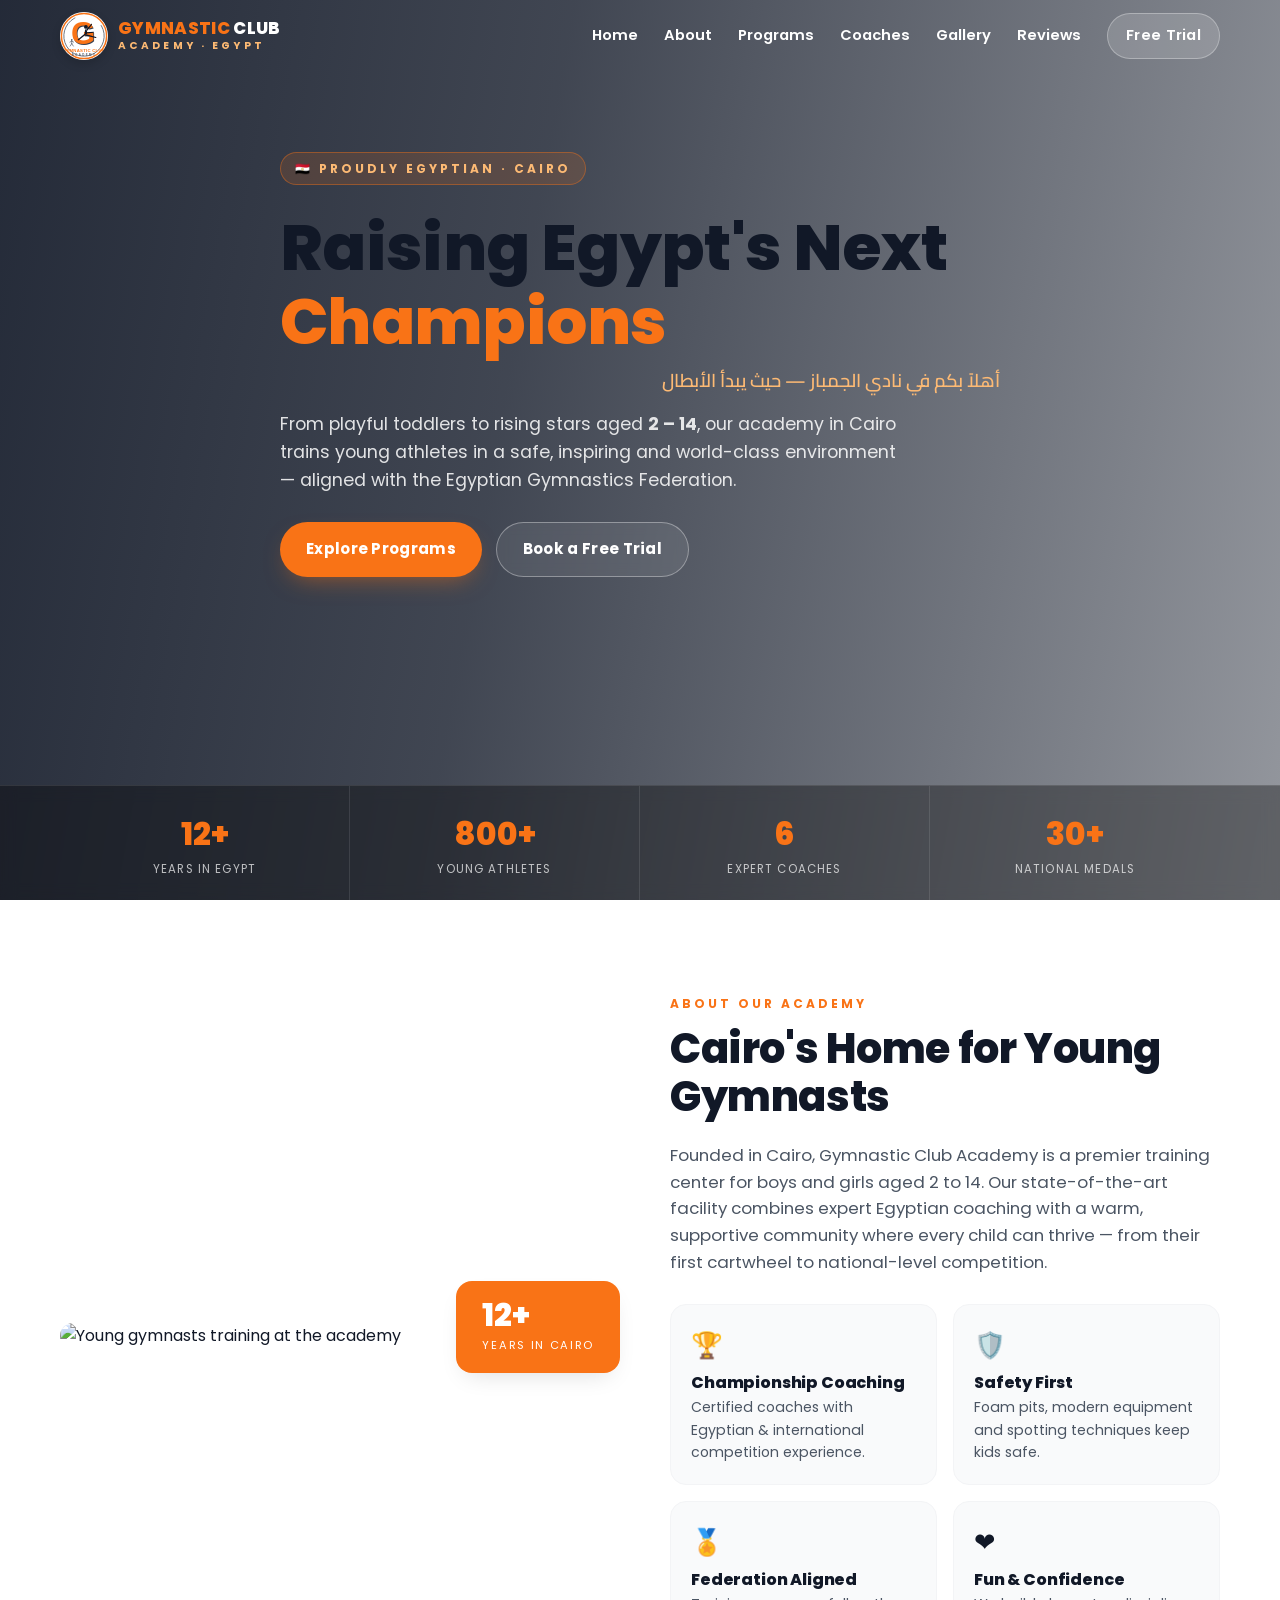
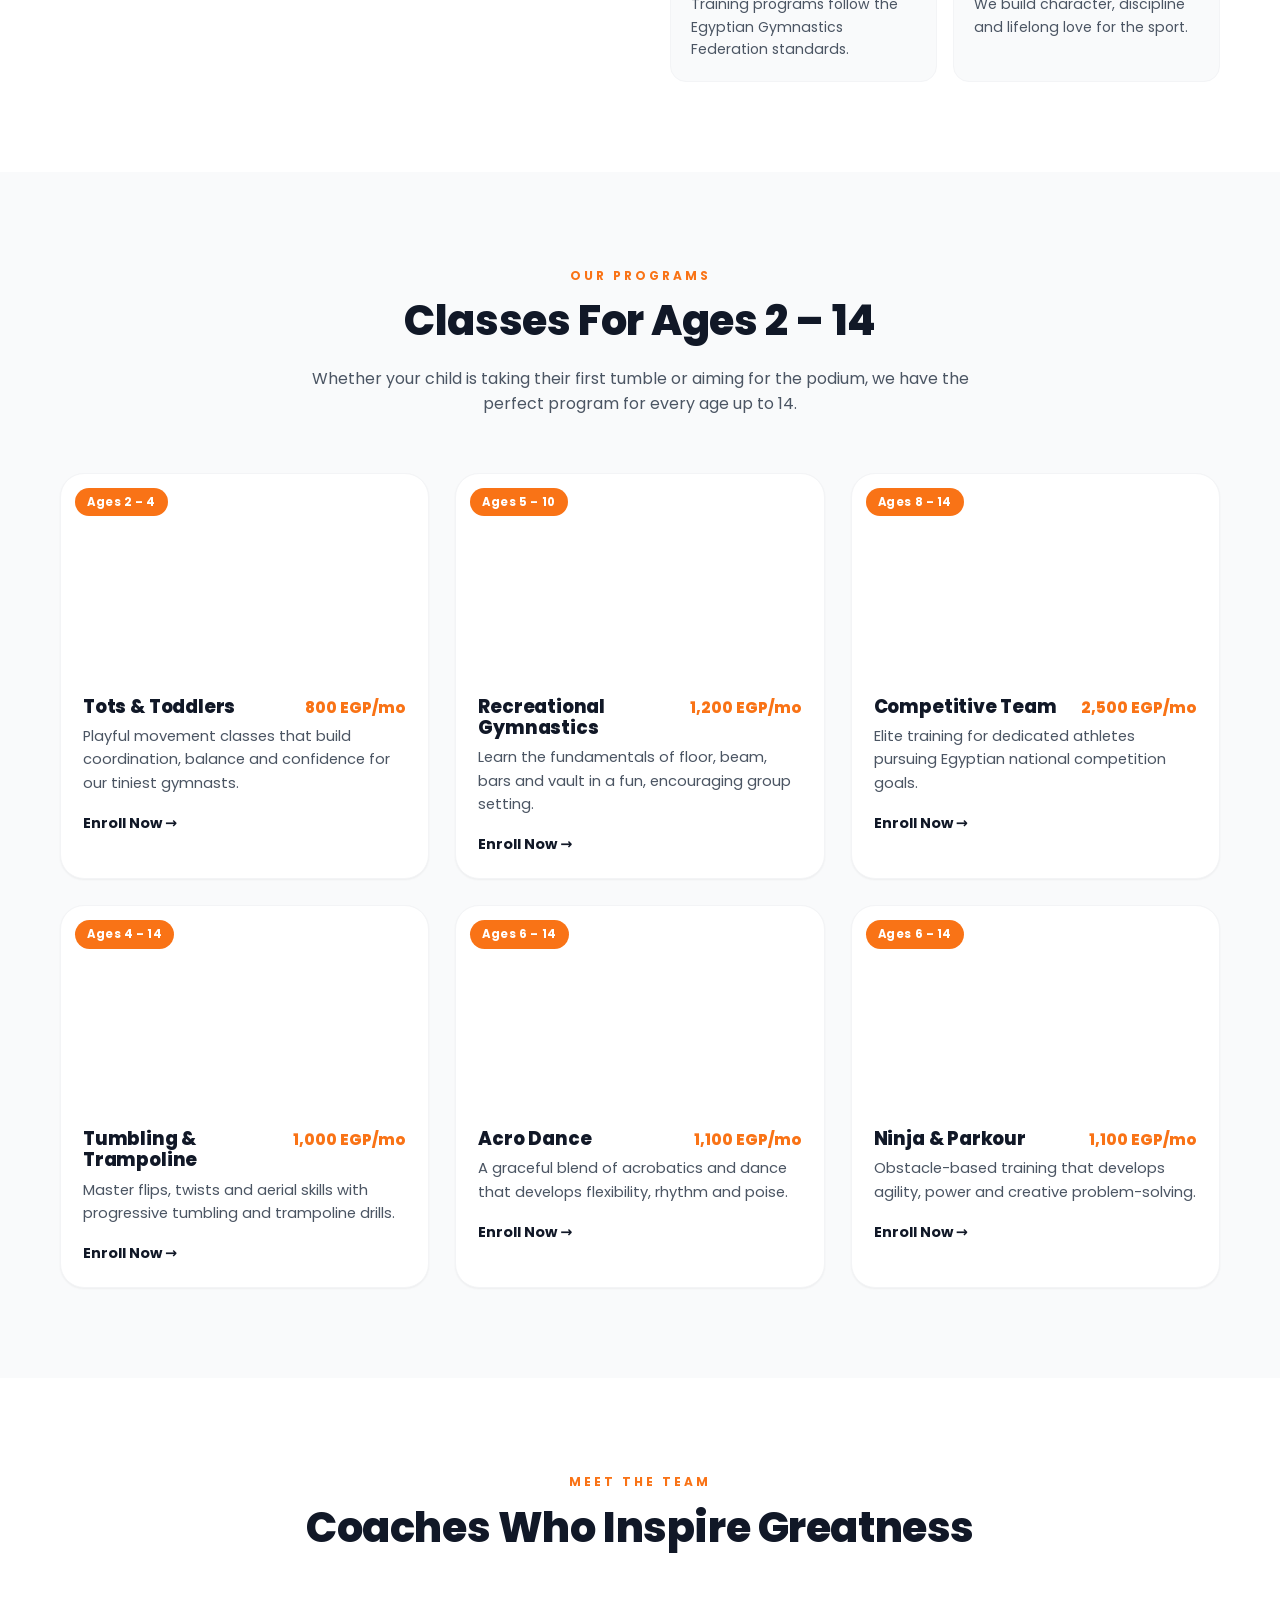
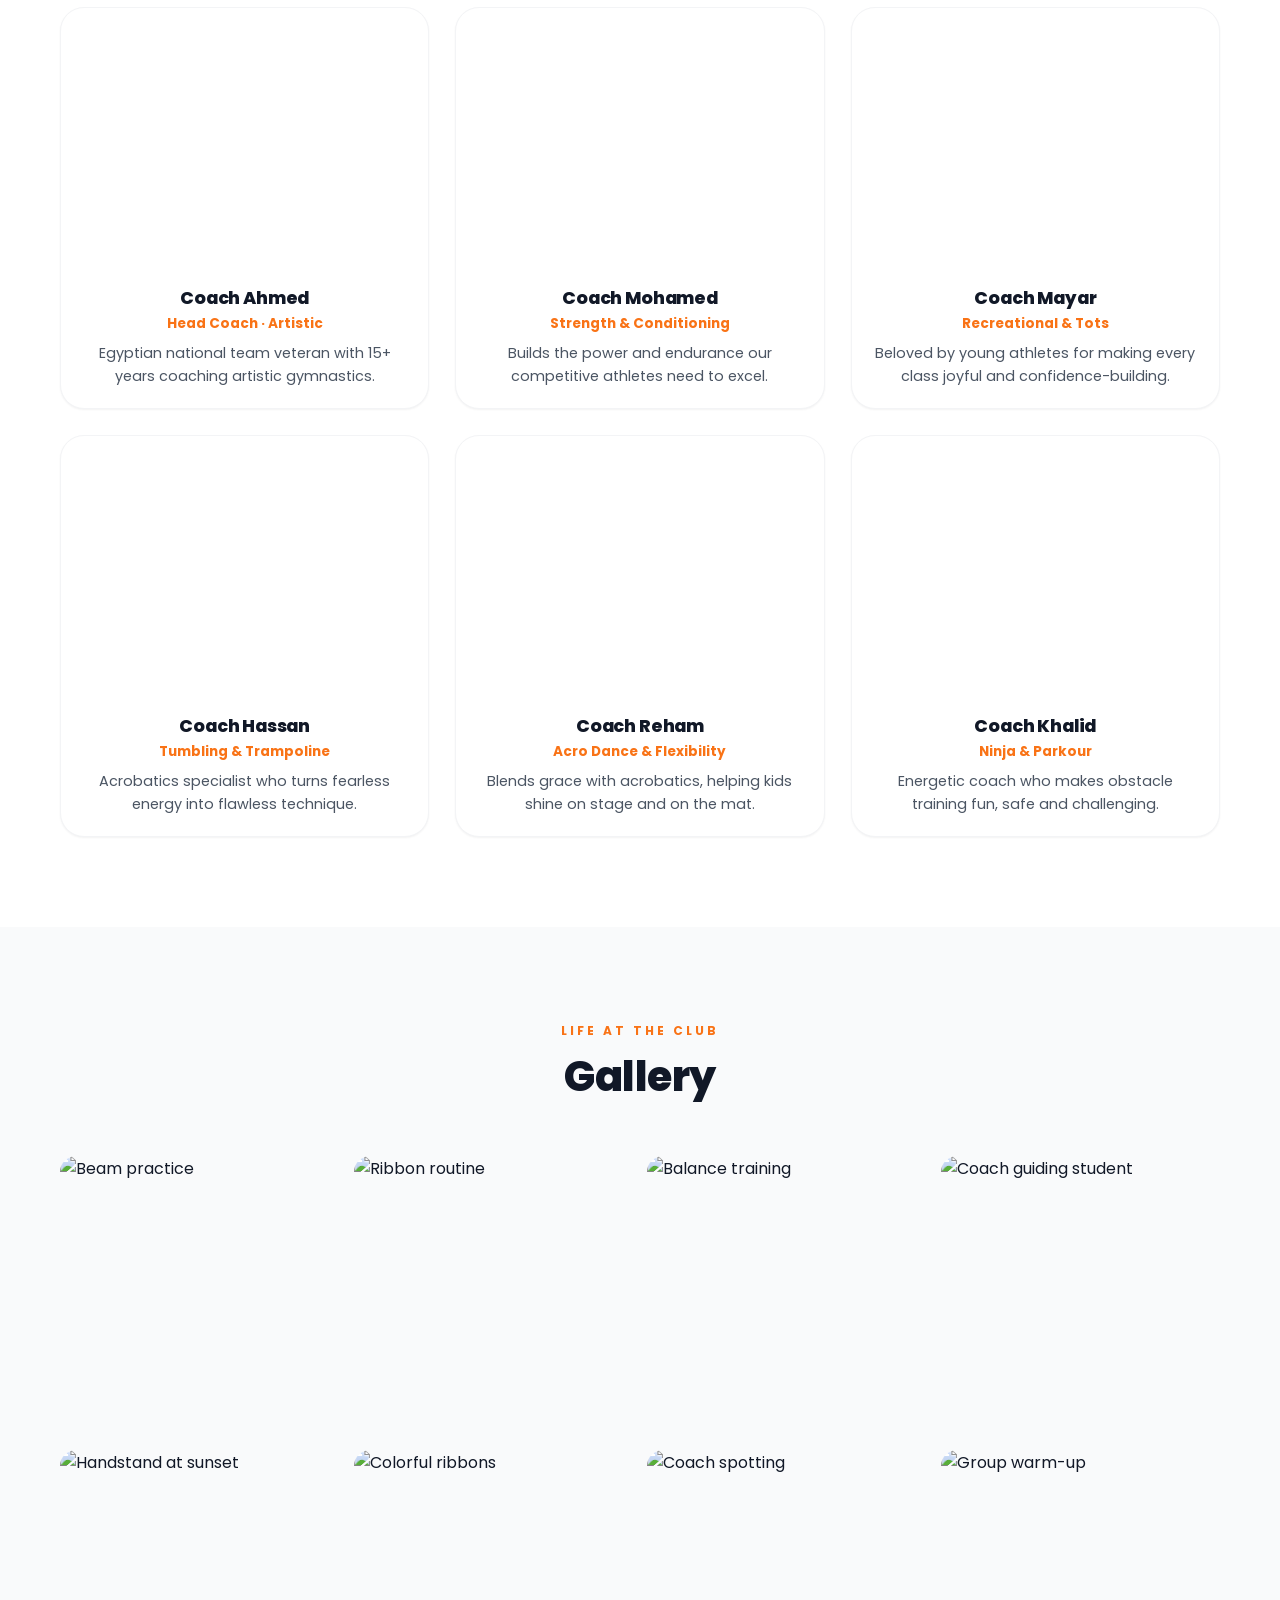
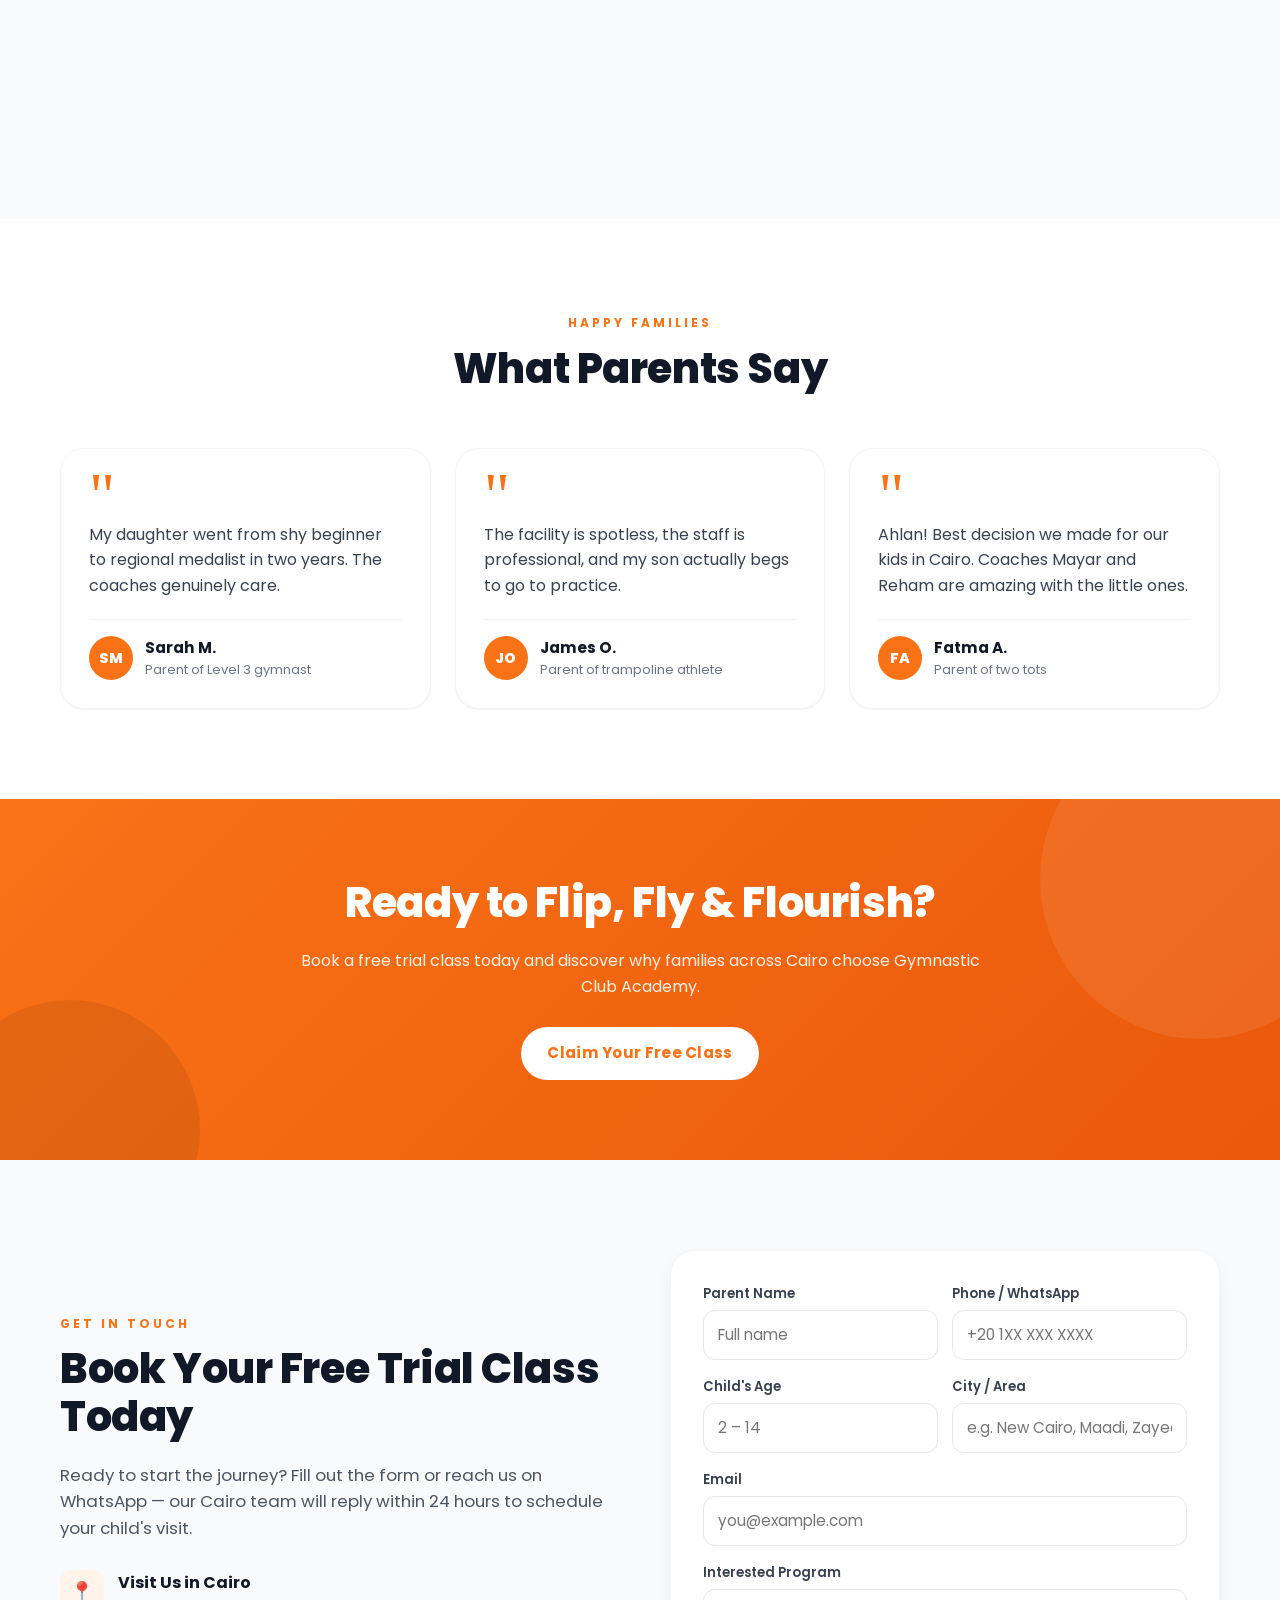
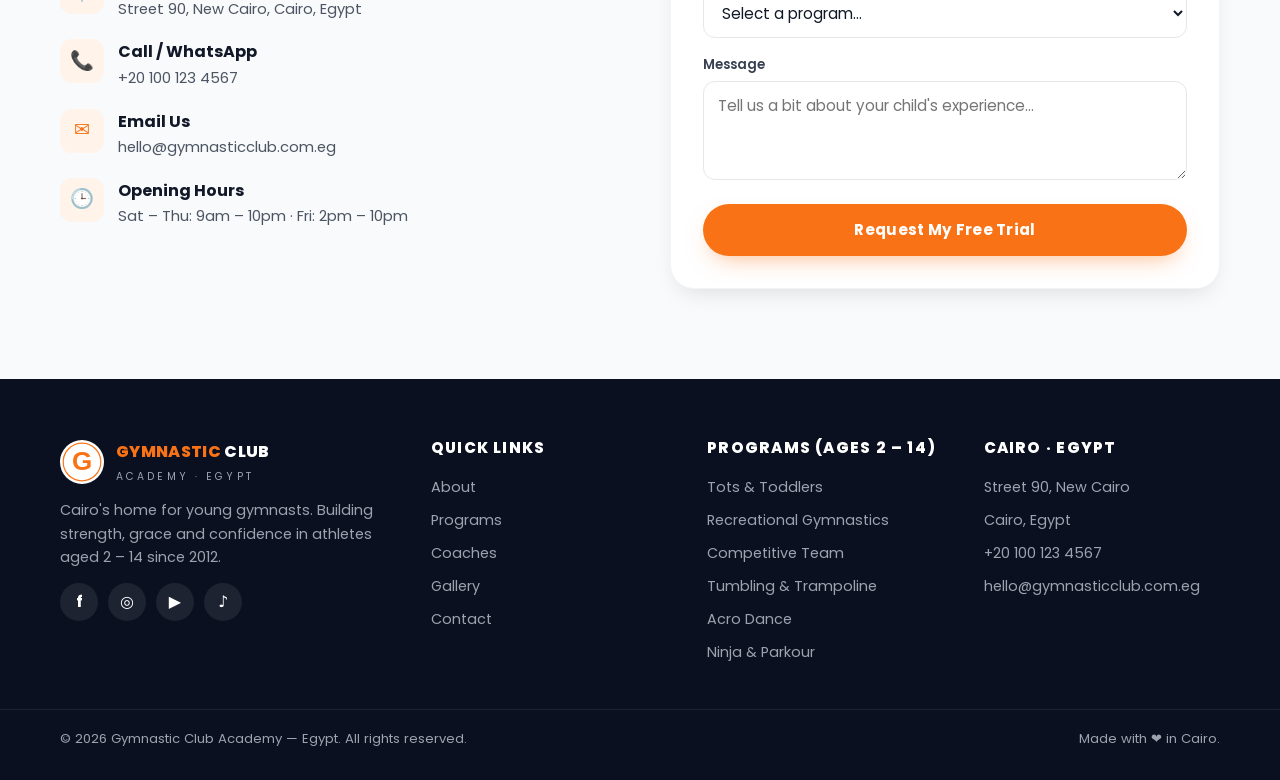
==== index.html @ 57401bd4 "Add files via upload" ====
<!doctype html>
<html lang="en">
<head>
  <meta charset="UTF-8" />
  <meta name="viewport" content="width=device-width, initial-scale=1.0" />
  <meta name="description" content="Gymnastic Club Academy — Cairo's home for young gymnasts aged 2 to 14. Programs, coaches, gallery and free trial booking." />
  <meta name="theme-color" content="#f97316" />
  <title>Gymnastic Club Academy · Cairo, Egypt</title>
  <link rel="stylesheet" href="./styles.css" />
  <link rel="preconnect" href="https://fonts.googleapis.com" />
  <link rel="preconnect" href="https://fonts.gstatic.com" crossorigin />
  <link href="https://fonts.googleapis.com/css2?family=Cairo:wght@400;600;700;900&family=Poppins:wght@400;500;600;700;800&display=swap" rel="stylesheet" />
</head>
<body>

  <!-- ============ NAVBAR ============ -->
  <header class="navbar" id="navbar">
    <div class="container nav-inner">
      <a href="#home" class="brand" aria-label="Gymnastic Club Academy home">
        <!-- Inline SVG logo matching the provided emblem -->
        <svg class="brand-logo" viewBox="0 0 200 200" xmlns="http://www.w3.org/2000/svg" aria-hidden="true">
          <circle cx="100" cy="100" r="96" fill="#ffffff" />
          <circle cx="100" cy="100" r="94" fill="none" stroke="#f97316" stroke-width="6" />
          <circle cx="100" cy="100" r="84" fill="none" stroke="#4b5563" stroke-width="3"
                  stroke-dasharray="400 120" transform="rotate(-30 100 100)" />
          <text x="100" y="138" text-anchor="middle" font-family="Arial Black, Impact, sans-serif"
                font-size="130" font-weight="900" fill="#374151">G</text>
          <text x="96" y="134" text-anchor="middle" font-family="Arial Black, Impact, sans-serif"
                font-size="130" font-weight="900" fill="#f97316">G</text>
          <g fill="#4b5563" transform="translate(38 110) scale(0.55)">
            <circle cx="20" cy="10" r="6" />
            <path d="M20 16 L20 40 M20 40 L8 58 M20 40 L32 58 M20 20 L6 28 M20 20 L34 28"
                  stroke="#4b5563" stroke-width="5" stroke-linecap="round" fill="none" />
          </g>
          <g fill="#111827">
            <circle cx="108" cy="62" r="8" />
            <path d="M108 70 C112 74 114 82 112 92 L104 92 C102 82 104 74 108 70 Z" />
            <path d="M110 72 L130 50 C132 48 135 51 133 53 L114 78 Z" />
            <path d="M110 84 L140 82 C143 82 143 86 140 86 L110 90 Z" />
            <path d="M106 92 L150 104 C153 105 152 109 149 108 L104 98 Z" />
            <path d="M108 94 L78 118 C76 120 72 117 74 115 L104 90 Z" />
          </g>
          <text x="100" y="168" text-anchor="middle" font-family="Arial Black, sans-serif"
                font-size="18" font-weight="900" fill="#f97316" letter-spacing="1">GYMNASTIC CLUB</text>
          <text x="100" y="184" text-anchor="middle" font-family="Arial, sans-serif"
                font-size="12" font-weight="700" fill="#4b5563" letter-spacing="6">ACADEMY</text>
        </svg>
        <span class="brand-text">
          <span class="brand-title"><span class="orange">GYMNASTIC</span> CLUB</span>
          <span class="brand-sub">ACADEMY · EGYPT</span>
        </span>
      </a>

      <nav class="nav-links" id="navLinks" aria-label="Primary">
        <a href="#home">Home</a>
        <a href="#about">About</a>
        <a href="#programs">Programs</a>
        <a href="#coaches">Coaches</a>
        <a href="#gallery">Gallery</a>
        <a href="#testimonials">Reviews</a>
        <a href="#contact" class="btn btn-primary btn-sm nav-cta">Free Trial</a>
      </nav>

      <button class="nav-toggle" id="navToggle" aria-label="Toggle menu" aria-expanded="false">
        <span></span><span></span><span></span>
      </button>
    </div>
  </header>

  <main>
    <!-- ============ HERO ============ -->
    <section id="home" class="hero">
      <div class="hero-bg" style="background-image:url('https://images.pexels.com/photos/3763699/pexels-photo-3763699.jpeg?auto=compress&cs=tinysrgb&fit=crop&h=1100&w=1600');"></div>
      <div class="hero-overlay"></div>
      <div class="container hero-inner">
        <span class="eyebrow eyebrow-light">🇪🇬 Proudly Egyptian · Cairo</span>
        <h1>Raising Egypt's Next <span class="orange">Champions</span></h1>
        <p class="hero-ar" dir="rtl" lang="ar">أهلاً بكم في نادي الجمباز — حيث يبدأ الأبطال</p>
        <p class="hero-lead">
          From playful toddlers to rising stars aged <strong>2 – 14</strong>, our academy
          in Cairo trains young athletes in a safe, inspiring and world-class environment —
          aligned with the Egyptian Gymnastics Federation.
        </p>
        <div class="hero-cta">
          <a href="#programs" class="btn btn-primary">Explore Programs</a>
          <a href="#contact" class="btn btn-ghost">Book a Free Trial</a>
        </div>
      </div>
      <div class="hero-stats">
        <div class="container stats-grid">
          <div><div class="stat-value">12+</div><div class="stat-label">Years in Egypt</div></div>
          <div><div class="stat-value">800+</div><div class="stat-label">Young Athletes</div></div>
          <div><div class="stat-value">6</div><div class="stat-label">Expert Coaches</div></div>
          <div><div class="stat-value">30+</div><div class="stat-label">National Medals</div></div>
        </div>
      </div>
    </section>

    <!-- ============ ABOUT ============ -->
    <section id="about" class="section">
      <div class="container grid-2">
        <div class="about-media reveal">
          <img src="https://images.pexels.com/photos/7201562/pexels-photo-7201562.jpeg?auto=compress&cs=tinysrgb&fit=crop&h=800&w=900"
               alt="Young gymnasts training at the academy" />
          <div class="about-badge">
            <div class="about-badge-value">12+</div>
            <div class="about-badge-label">Years in Cairo</div>
          </div>
        </div>
        <div class="reveal">
          <span class="eyebrow">About Our Academy</span>
          <h2>Cairo's Home for Young Gymnasts</h2>
          <p class="lead">
            Founded in Cairo, Gymnastic Club Academy is a premier training center for
            boys and girls aged 2 to 14. Our state-of-the-art facility combines expert
            Egyptian coaching with a warm, supportive community where every child can
            thrive — from their first cartwheel to national-level competition.
          </p>
          <div class="feature-grid">
            <div class="feature"><div class="feature-icon">🏆</div><h3>Championship Coaching</h3><p>Certified coaches with Egyptian & international competition experience.</p></div>
            <div class="feature"><div class="feature-icon">🛡️</div><h3>Safety First</h3><p>Foam pits, modern equipment and spotting techniques keep kids safe.</p></div>
            <div class="feature"><div class="feature-icon">🏅</div><h3>Federation Aligned</h3><p>Training programs follow the Egyptian Gymnastics Federation standards.</p></div>
            <div class="feature"><div class="feature-icon">❤️</div><h3>Fun & Confidence</h3><p>We build character, discipline and lifelong love for the sport.</p></div>
          </div>
        </div>
      </div>
    </section>

    <!-- ============ PROGRAMS ============ -->
    <section id="programs" class="section section-alt">
      <div class="container">
        <div class="section-head reveal">
          <span class="eyebrow">Our Programs</span>
          <h2>Classes For Ages 2 – 14</h2>
          <p>Whether your child is taking their first tumble or aiming for the podium, we have the perfect program for every age up to 14.</p>
        </div>
        <div class="cards">
          <article class="card reveal">
            <div class="card-img" style="background-image:url('https://images.pexels.com/photos/7207355/pexels-photo-7207355.jpeg?auto=compress&cs=tinysrgb&fit=crop&h=600&w=800');">
              <span class="badge">Ages 2 – 4</span>
            </div>
            <div class="card-body">
              <div class="card-row"><h3>Tots & Toddlers</h3><span class="price">800 EGP/mo</span></div>
              <p>Playful movement classes that build coordination, balance and confidence for our tiniest gymnasts.</p>
              <a href="#contact" class="link">Enroll Now →</a>
            </div>
          </article>
          <article class="card reveal">
            <div class="card-img" style="background-image:url('https://images.pexels.com/photos/7207754/pexels-photo-7207754.jpeg?auto=compress&cs=tinysrgb&fit=crop&h=600&w=800');">
              <span class="badge">Ages 5 – 10</span>
            </div>
            <div class="card-body">
              <div class="card-row"><h3>Recreational Gymnastics</h3><span class="price">1,200 EGP/mo</span></div>
              <p>Learn the fundamentals of floor, beam, bars and vault in a fun, encouraging group setting.</p>
              <a href="#contact" class="link">Enroll Now →</a>
            </div>
          </article>
          <article class="card reveal">
            <div class="card-img" style="background-image:url('https://images.pexels.com/photos/3763121/pexels-photo-3763121.jpeg?auto=compress&cs=tinysrgb&fit=crop&h=600&w=800');">
              <span class="badge">Ages 8 – 14</span>
            </div>
            <div class="card-body">
              <div class="card-row"><h3>Competitive Team</h3><span class="price">2,500 EGP/mo</span></div>
              <p>Elite training for dedicated athletes pursuing Egyptian national competition goals.</p>
              <a href="#contact" class="link">Enroll Now →</a>
            </div>
          </article>
          <article class="card reveal">
            <div class="card-img" style="background-image:url('https://images.pexels.com/photos/9654738/pexels-photo-9654738.jpeg?auto=compress&cs=tinysrgb&fit=crop&h=600&w=800');">
              <span class="badge">Ages 4 – 14</span>
            </div>
            <div class="card-body">
              <div class="card-row"><h3>Tumbling & Trampoline</h3><span class="price">1,000 EGP/mo</span></div>
              <p>Master flips, twists and aerial skills with progressive tumbling and trampoline drills.</p>
              <a href="#contact" class="link">Enroll Now →</a>
            </div>
          </article>
          <article class="card reveal">
            <div class="card-img" style="background-image:url('https://images.pexels.com/photos/6715767/pexels-photo-6715767.jpeg?auto=compress&cs=tinysrgb&fit=crop&h=600&w=800');">
              <span class="badge">Ages 6 – 14</span>
            </div>
            <div class="card-body">
              <div class="card-row"><h3>Acro Dance</h3><span class="price">1,100 EGP/mo</span></div>
              <p>A graceful blend of acrobatics and dance that develops flexibility, rhythm and poise.</p>
              <a href="#contact" class="link">Enroll Now →</a>
            </div>
          </article>
          <article class="card reveal">
            <div class="card-img" style="background-image:url('https://images.pexels.com/photos/6572570/pexels-photo-6572570.jpeg?auto=compress&cs=tinysrgb&fit=crop&h=600&w=800');">
              <span class="badge">Ages 6 – 14</span>
            </div>
            <div class="card-body">
              <div class="card-row"><h3>Ninja & Parkour</h3><span class="price">1,100 EGP/mo</span></div>
              <p>Obstacle-based training that develops agility, power and creative problem-solving.</p>
              <a href="#contact" class="link">Enroll Now →</a>
            </div>
          </article>
        </div>
      </div>
    </section>

    <!-- ============ COACHES ============ -->
    <section id="coaches" class="section">
      <div class="container">
        <div class="section-head reveal">
          <span class="eyebrow">Meet The Team</span>
          <h2>Coaches Who Inspire Greatness</h2>
        </div>
        <div class="coaches-grid">
          <article class="coach reveal">
            <div class="coach-img" style="background-image:url('https://images.pexels.com/photos/3764495/pexels-photo-3764495.jpeg?auto=compress&cs=tinysrgb&fit=crop&h=700&w=600');"></div>
            <div class="coach-body">
              <h3>Coach Ahmed</h3>
              <p class="coach-role">Head Coach · Artistic</p>
              <p class="coach-bio">Egyptian national team veteran with 15+ years coaching artistic gymnastics.</p>
            </div>
          </article>
          <article class="coach reveal">
            <div class="coach-img" style="background-image:url('https://images.pexels.com/photos/6572635/pexels-photo-6572635.jpeg?auto=compress&cs=tinysrgb&fit=crop&h=700&w=600');"></div>
            <div class="coach-body">
              <h3>Coach Mohamed</h3>
              <p class="coach-role">Strength & Conditioning</p>
              <p class="coach-bio">Builds the power and endurance our competitive athletes need to excel.</p>
            </div>
          </article>
          <article class="coach reveal">
            <div class="coach-img" style="background-image:url('https://images.pexels.com/photos/6715947/pexels-photo-6715947.jpeg?auto=compress&cs=tinysrgb&fit=crop&h=700&w=600');"></div>
            <div class="coach-body">
              <h3>Coach Mayar</h3>
              <p class="coach-role">Recreational & Tots</p>
              <p class="coach-bio">Beloved by young athletes for making every class joyful and confidence-building.</p>
            </div>
          </article>
          <article class="coach reveal">
            <div class="coach-img" style="background-image:url('https://images.pexels.com/photos/6572570/pexels-photo-6572570.jpeg?auto=compress&cs=tinysrgb&fit=crop&h=700&w=600');"></div>
            <div class="coach-body">
              <h3>Coach Hassan</h3>
              <p class="coach-role">Tumbling & Trampoline</p>
              <p class="coach-bio">Acrobatics specialist who turns fearless energy into flawless technique.</p>
            </div>
          </article>
          <article class="coach reveal">
            <div class="coach-img" style="background-image:url('https://images.pexels.com/photos/6715767/pexels-photo-6715767.jpeg?auto=compress&cs=tinysrgb&fit=crop&h=700&w=600');"></div>
            <div class="coach-body">
              <h3>Coach Reham</h3>
              <p class="coach-role">Acro Dance & Flexibility</p>
              <p class="coach-bio">Blends grace with acrobatics, helping kids shine on stage and on the mat.</p>
            </div>
          </article>
          <article class="coach reveal">
            <div class="coach-img" style="background-image:url('https://images.pexels.com/photos/3763121/pexels-photo-3763121.jpeg?auto=compress&cs=tinysrgb&fit=crop&h=700&w=600');"></div>
            <div class="coach-body">
              <h3>Coach Khalid</h3>
              <p class="coach-role">Ninja & Parkour</p>
              <p class="coach-bio">Energetic coach who makes obstacle training fun, safe and challenging.</p>
            </div>
          </article>
        </div>
      </div>
    </section>

    <!-- ============ GALLERY ============ -->
    <section id="gallery" class="section section-alt">
      <div class="container">
        <div class="section-head reveal">
          <span class="eyebrow">Life At The Club</span>
          <h2>Gallery</h2>
        </div>
        <div class="gallery">
          <figure class="reveal"><img src="https://images.pexels.com/photos/6572617/pexels-photo-6572617.jpeg?auto=compress&cs=tinysrgb&fit=crop&h=700&w=700" alt="Beam practice" /></figure>
          <figure class="reveal"><img src="https://images.pexels.com/photos/7207109/pexels-photo-7207109.jpeg?auto=compress&cs=tinysrgb&fit=crop&h=700&w=700" alt="Ribbon routine" /></figure>
          <figure class="reveal"><img src="https://images.pexels.com/photos/6572560/pexels-photo-6572560.jpeg?auto=compress&cs=tinysrgb&fit=crop&h=700&w=700" alt="Balance training" /></figure>
          <figure class="reveal"><img src="https://images.pexels.com/photos/7207351/pexels-photo-7207351.jpeg?auto=compress&cs=tinysrgb&fit=crop&h=700&w=700" alt="Coach guiding student" /></figure>
          <figure class="reveal"><img src="https://images.pexels.com/photos/36993250/pexels-photo-36993250.jpeg?auto=compress&cs=tinysrgb&fit=crop&h=700&w=700" alt="Handstand at sunset" /></figure>
          <figure class="reveal"><img src="https://images.pexels.com/photos/7207105/pexels-photo-7207105.jpeg?auto=compress&cs=tinysrgb&fit=crop&h=700&w=700" alt="Colorful ribbons" /></figure>
          <figure class="reveal"><img src="https://images.pexels.com/photos/7339099/pexels-photo-7339099.jpeg?auto=compress&cs=tinysrgb&fit=crop&h=700&w=700" alt="Coach spotting" /></figure>
          <figure class="reveal"><img src="https://images.pexels.com/photos/7207562/pexels-photo-7207562.jpeg?auto=compress&cs=tinysrgb&fit=crop&h=700&w=700" alt="Group warm-up" /></figure>
        </div>
      </div>
    </section>

    <!-- ============ TESTIMONIALS ============ -->
    <section id="testimonials" class="section">
      <div class="container">
        <div class="section-head reveal">
          <span class="eyebrow">Happy Families</span>
          <h2>What Parents Say</h2>
        </div>
        <div class="quotes">
          <figure class="quote reveal">
            <div class="quote-mark">"</div>
            <blockquote>My daughter went from shy beginner to regional medalist in two years. The coaches genuinely care.</blockquote>
            <figcaption><div class="avatar">SM</div><div><strong>Sarah M.</strong><span>Parent of Level 3 gymnast</span></div></figcaption>
          </figure>
          <figure class="quote reveal">
            <div class="quote-mark">"</div>
            <blockquote>The facility is spotless, the staff is professional, and my son actually begs to go to practice.</blockquote>
            <figcaption><div class="avatar">JO</div><div><strong>James O.</strong><span>Parent of trampoline athlete</span></div></figcaption>
          </figure>
          <figure class="quote reveal">
            <div class="quote-mark">"</div>
            <blockquote>Ahlan! Best decision we made for our kids in Cairo. Coaches Mayar and Reham are amazing with the little ones.</blockquote>
            <figcaption><div class="avatar">FA</div><div><strong>Fatma A.</strong><span>Parent of two tots</span></div></figcaption>
          </figure>
        </div>
      </div>
    </section>

    <!-- ============ CTA BANNER ============ -->
    <section class="cta-banner">
      <div class="container cta-inner">
        <h2>Ready to Flip, Fly & Flourish?</h2>
        <p>Book a free trial class today and discover why families across Cairo choose Gymnastic Club Academy.</p>
        <a href="#contact" class="btn btn-white">Claim Your Free Class</a>
      </div>
    </section>

    <!-- ============ CONTACT ============ -->
    <section id="contact" class="section section-alt">
      <div class="container grid-2">
        <div class="reveal">
          <span class="eyebrow">Get In Touch</span>
          <h2>Book Your Free Trial Class Today</h2>
          <p class="lead">Ready to start the journey? Fill out the form or reach us on WhatsApp — our Cairo team will reply within 24 hours to schedule your child's visit.</p>

          <ul class="contact-list">
            <li><div class="ci">📍</div><div><strong>Visit Us in Cairo</strong><span>Street 90, New Cairo, Cairo, Egypt</span></div></li>
            <li><div class="ci">📞</div><div><strong>Call / WhatsApp</strong><span>+20 100 123 4567</span></div></li>
            <li><div class="ci">✉️</div><div><strong>Email Us</strong><span>hello@gymnasticclub.com.eg</span></div></li>
            <li><div class="ci">🕒</div><div><strong>Opening Hours</strong><span>Sat – Thu: 9am – 10pm · Fri: 2pm – 10pm</span></div></li>
          </ul>
        </div>

        <form class="form reveal" id="contactForm" novalidate>
          <div class="form-row">
            <div>
              <label for="parentName">Parent Name</label>
              <input id="parentName" name="parentName" type="text" required placeholder="Full name" />
            </div>
            <div>
              <label for="phone">Phone / WhatsApp</label>
              <input id="phone" name="phone" type="tel" required placeholder="+20 1XX XXX XXXX" />
            </div>
          </div>
          <div class="form-row">
            <div>
              <label for="age">Child's Age</label>
              <input id="age" name="age" type="number" min="2" max="14" required placeholder="2 – 14" />
            </div>
            <div>
              <label for="area">City / Area</label>
              <input id="area" name="area" type="text" placeholder="e.g. New Cairo, Maadi, Zayed" />
            </div>
          </div>
          <div>
            <label for="email">Email</label>
            <input id="email" name="email" type="email" required placeholder="you@example.com" />
          </div>
          <div>
            <label for="program">Interested Program</label>
            <select id="program" name="program">
              <option value="">Select a program…</option>
              <option>Tots & Toddlers (2 – 4)</option>
              <option>Recreational Gymnastics (5 – 10)</option>
              <option>Competitive Team (8 – 14)</option>
              <option>Tumbling & Trampoline (4 – 14)</option>
              <option>Acro Dance (6 – 14)</option>
              <option>Ninja & Parkour (6 – 14)</option>
            </select>
          </div>
          <div>
            <label for="message">Message</label>
            <textarea id="message" name="message" rows="3" placeholder="Tell us a bit about your child's experience…"></textarea>
          </div>
          <button type="submit" class="btn btn-primary btn-block">Request My Free Trial</button>
          <div class="form-success" id="formSuccess" hidden>🎉 شكراً! Your request has been received. We'll be in touch soon.</div>
        </form>
      </div>
    </section>
  </main>

  <!-- ============ FOOTER ============ -->
  <footer class="footer">
    <div class="container footer-grid">
      <div>
        <div class="footer-logo">
          <svg viewBox="0 0 200 200" xmlns="http://www.w3.org/2000/svg" aria-hidden="true" width="44" height="44">
            <circle cx="100" cy="100" r="96" fill="#ffffff" />
            <circle cx="100" cy="100" r="94" fill="none" stroke="#f97316" stroke-width="6" />
            <text x="100" y="138" text-anchor="middle" font-family="Arial Black, sans-serif" font-size="130" font-weight="900" fill="#f97316">G</text>
          </svg>
          <div>
            <div class="footer-brand"><span class="orange">GYMNASTIC</span> CLUB</div>
            <div class="footer-brand-sub">ACADEMY · EGYPT</div>
          </div>
        </div>
        <p class="footer-desc">Cairo's home for young gymnasts. Building strength, grace and confidence in athletes aged 2 – 14 since 2012.</p>
        <div class="socials">
          <a href="#" aria-label="Facebook">f</a>
          <a href="#" aria-label="Instagram">◎</a>
          <a href="#" aria-label="YouTube">▶</a>
          <a href="#" aria-label="TikTok">♪</a>
        </div>
      </div>

      <div>
        <h4>Quick Links</h4>
        <ul>
          <li><a href="#about">About</a></li>
          <li><a href="#programs">Programs</a></li>
          <li><a href="#coaches">Coaches</a></li>
          <li><a href="#gallery">Gallery</a></li>
          <li><a href="#contact">Contact</a></li>
        </ul>
      </div>

      <div>
        <h4>Programs (Ages 2 – 14)</h4>
        <ul>
          <li>Tots & Toddlers</li>
          <li>Recreational Gymnastics</li>
          <li>Competitive Team</li>
          <li>Tumbling & Trampoline</li>
          <li>Acro Dance</li>
          <li>Ninja & Parkour</li>
        </ul>
      </div>

      <div>
        <h4>Cairo · Egypt</h4>
        <ul>
          <li>Street 90, New Cairo</li>
          <li>Cairo, Egypt</li>
          <li>+20 100 123 4567</li>
          <li>hello@gymnasticclub.com.eg</li>
        </ul>
      </div>
    </div>
    <div class="footer-bottom">
      <div class="container footer-bottom-inner">
        <p>© <span id="year"></span> Gymnastic Club Academy — Egypt. All rights reserved.</p>
        <p>Made with ❤️ in Cairo.</p>
      </div>
    </div>
  </footer>

  <script type="module" src="./script.js"></script>
</body>
</html>
---- styles.css ----
/* =================== Design tokens =================== */
:root {
  --orange: #f97316;
  --orange-dark: #ea580c;
  --orange-light: #fff3ea;
  --ink: #111827;
  --gray-900: #111827;
  --gray-800: #1f2937;
  --gray-700: #374151;
  --gray-600: #4b5563;
  --gray-500: #6b7280;
  --gray-400: #9ca3af;
  --gray-300: #d1d5db;
  --gray-200: #e5e7eb;
  --gray-100: #f3f4f6;
  --gray-50:  #f9fafb;
  --white: #ffffff;

  --radius: 16px;
  --radius-lg: 24px;
  --shadow-sm: 0 1px 2px rgba(0,0,0,.05);
  --shadow:    0 10px 25px -10px rgba(0,0,0,.15);
  --shadow-lg: 0 20px 40px -15px rgba(0,0,0,.25);

  --container: 1200px;
  --nav-h: 72px;

  --font: "Poppins", "Cairo", system-ui, -apple-system, "Segoe UI", sans-serif;
}

/* =================== Reset =================== */
*, *::before, *::after { box-sizing: border-box; }
html { scroll-behavior: smooth; -webkit-text-size-adjust: 100%; }
body {
  margin: 0;
  font-family: var(--font);
  color: var(--ink);
  background: var(--white);
  line-height: 1.6;
  -webkit-font-smoothing: antialiased;
}
img { max-width: 100%; display: block; }
a { color: inherit; text-decoration: none; }
button { font: inherit; cursor: pointer; border: none; background: none; color: inherit; }
h1, h2, h3, h4 { margin: 0 0 .5em; line-height: 1.15; font-weight: 800; letter-spacing: -.01em; color: var(--ink); }
p { margin: 0 0 1em; }
ul { margin: 0; padding: 0; list-style: none; }

.container { width: 100%; max-width: var(--container); margin: 0 auto; padding: 0 20px; }

.orange { color: var(--orange); }

/* =================== Buttons =================== */
.btn {
  display: inline-flex; align-items: center; justify-content: center;
  gap: .5em;
  padding: 14px 26px;
  border-radius: 999px;
  font-weight: 700;
  font-size: .95rem;
  letter-spacing: .02em;
  transition: transform .2s ease, background-color .2s ease, box-shadow .2s ease, color .2s ease;
  white-space: nowrap;
}
.btn-sm { padding: 10px 18px; font-size: .85rem; }
.btn-block { width: 100%; }
.btn-primary {
  background: var(--orange); color: white;
  box-shadow: 0 10px 25px -10px rgba(249,115,22,.55);
}
.btn-primary:hover { background: var(--orange-dark); transform: translateY(-2px); }
.btn-ghost {
  background: rgba(255,255,255,.08);
  color: white; border: 1px solid rgba(255,255,255,.35);
  backdrop-filter: blur(6px);
}
.btn-ghost:hover { background: rgba(255,255,255,.18); }
.btn-white { background: white; color: var(--orange); }
.btn-white:hover { transform: translateY(-2px); box-shadow: 0 15px 30px -10px rgba(0,0,0,.3); }

/* =================== Navbar =================== */
.navbar {
  position: fixed; inset: 0 0 auto 0; z-index: 50;
  height: var(--nav-h);
  display: flex; align-items: center;
  transition: background-color .25s ease, box-shadow .25s ease, color .25s ease;
  color: white;
}
.navbar.scrolled {
  background: rgba(255,255,255,.96);
  color: var(--ink);
  box-shadow: var(--shadow-sm);
  backdrop-filter: blur(8px);
}
.nav-inner { display: flex; align-items: center; justify-content: space-between; gap: 16px; width: 100%; }
.brand { display: inline-flex; align-items: center; gap: 10px; }
.brand-logo { width: 48px; height: 48px; border-radius: 50%; box-shadow: 0 4px 10px rgba(0,0,0,.15); background: white; }
.brand-text { display: flex; flex-direction: column; line-height: 1; }
.brand-title { font-weight: 800; font-size: 1.05rem; letter-spacing: .02em; }
.brand-sub { font-size: .65rem; font-weight: 700; letter-spacing: .3em; color: var(--orange); margin-top: 4px; }
.navbar:not(.scrolled) .brand-sub { color: #fdba74; }

.nav-links { display: flex; align-items: center; gap: 26px; }
.nav-links a { font-weight: 600; font-size: .92rem; transition: color .2s ease; }
.nav-links a:not(.btn):hover { color: var(--orange); }
.navbar:not(.scrolled) .nav-cta { background: rgba(255,255,255,.15); box-shadow: none; border: 1px solid rgba(255,255,255,.3); }
.navbar:not(.scrolled) .nav-cta:hover { background: var(--orange); border-color: var(--orange); }

.nav-toggle { display: none; width: 40px; height: 40px; flex-direction: column; justify-content: center; gap: 5px; }
.nav-toggle span { display: block; width: 22px; height: 2px; background: currentColor; border-radius: 2px; transition: transform .25s, opacity .2s; margin: 0 auto; }
.nav-toggle.open span:nth-child(1) { transform: translateY(7px) rotate(45deg); }
.nav-toggle.open span:nth-child(2) { opacity: 0; }
.nav-toggle.open span:nth-child(3) { transform: translateY(-7px) rotate(-45deg); }

@media (max-width: 960px) {
  .nav-toggle { display: flex; }
  .nav-links {
    position: absolute; top: var(--nav-h); left: 0; right: 0;
    flex-direction: column; align-items: stretch; gap: 0;
    background: var(--gray-900); color: white;
    padding: 12px 16px 20px;
    max-height: 0; overflow: hidden;
    transition: max-height .3s ease;
  }
  .nav-links.open { max-height: 500px; }
  .nav-links a { padding: 14px 8px; border-bottom: 1px solid rgba(255,255,255,.08); }
  .nav-links a.btn { margin-top: 12px; border-bottom: none; }
}

/* =================== Hero =================== */
.hero {
  position: relative; min-height: 100vh;
  display: flex; flex-direction: column; justify-content: center;
  padding-top: var(--nav-h);
  color: white;
  overflow: hidden;
}
.hero-bg {
  position: absolute; inset: 0;
  background-size: cover; background-position: center;
  transform: scale(1.05);
}
.hero-overlay {
  position: absolute; inset: 0;
  background: linear-gradient(100deg, rgba(17,24,39,.92) 0%, rgba(17,24,39,.8) 40%, rgba(17,24,39,.45) 100%);
}
.hero-inner { position: relative; z-index: 2; padding: 80px 20px 60px; max-width: 760px; }
.hero h1 { font-size: clamp(2.2rem, 5.5vw, 4rem); margin: 14px 0 8px; }
.hero-ar { font-family: "Cairo", sans-serif; color: #fdba74; font-weight: 600; font-size: 1.15rem; margin: 0 0 14px; }
.hero-lead { font-size: 1.1rem; color: rgba(255,255,255,.85); max-width: 620px; }
.hero-cta { display: flex; gap: 14px; flex-wrap: wrap; margin-top: 28px; }

.eyebrow {
  display: inline-block; font-size: .75rem; font-weight: 700;
  letter-spacing: .25em; text-transform: uppercase;
  color: var(--orange); margin-bottom: 12px;
}
.eyebrow-light { color: #fdba74; background: rgba(249,115,22,.15); padding: 6px 14px; border-radius: 999px; border: 1px solid rgba(249,115,22,.4); }

.hero-stats {
  position: relative; z-index: 2;
  background: rgba(0,0,0,.35); backdrop-filter: blur(8px);
  border-top: 1px solid rgba(255,255,255,.1);
  margin-top: auto;
}
.stats-grid { display: grid; grid-template-columns: repeat(4, 1fr); }
.stats-grid > div { padding: 22px 12px; text-align: center; border-right: 1px solid rgba(255,255,255,.1); }
.stats-grid > div:last-child { border-right: none; }
.stat-value { font-size: 2rem; font-weight: 800; color: var(--orange); }
.stat-label { font-size: .72rem; letter-spacing: .1em; text-transform: uppercase; color: rgba(255,255,255,.7); }
@media (max-width: 640px) {
  .stats-grid { grid-template-columns: repeat(2, 1fr); }
  .stats-grid > div:nth-child(2) { border-right: none; }
  .stats-grid > div:nth-child(1), .stats-grid > div:nth-child(2) { border-bottom: 1px solid rgba(255,255,255,.1); }
}

/* =================== Sections =================== */
.section { padding: 90px 0; }
.section-alt { background: var(--gray-50); }
.section-head { max-width: 680px; margin: 0 auto 56px; text-align: center; }
.section-head h2 { font-size: clamp(1.9rem, 3.5vw, 2.6rem); }
.section-head p { color: var(--gray-600); margin-top: 12px; }
h2 { font-size: clamp(1.9rem, 3.5vw, 2.6rem); }
.lead { color: var(--gray-600); font-size: 1.05rem; }

.grid-2 { display: grid; grid-template-columns: 1fr 1fr; gap: 60px; align-items: center; }
@media (max-width: 900px) { .grid-2 { grid-template-columns: 1fr; gap: 40px; } }

/* =================== About =================== */
.about-media { position: relative; }
.about-media img { border-radius: var(--radius-lg); box-shadow: var(--shadow-lg); }
.about-badge {
  position: absolute; right: -10px; bottom: -24px;
  background: var(--orange); color: white;
  padding: 18px 26px; border-radius: var(--radius);
  box-shadow: var(--shadow);
}
.about-badge-value { font-size: 2rem; font-weight: 800; line-height: 1; }
.about-badge-label { font-size: .7rem; letter-spacing: .15em; text-transform: uppercase; margin-top: 6px; }
@media (max-width: 600px) { .about-badge { right: 12px; bottom: -20px; padding: 12px 18px; } }

.feature-grid { display: grid; grid-template-columns: 1fr 1fr; gap: 16px; margin-top: 28px; }
.feature {
  padding: 20px; border-radius: var(--radius);
  background: var(--gray-50); border: 1px solid var(--gray-100);
  transition: border-color .2s, box-shadow .2s, transform .2s;
}
.feature:hover { border-color: #fed7aa; box-shadow: var(--shadow); transform: translateY(-2px); }
.feature-icon { font-size: 1.6rem; margin-bottom: 8px; }
.feature h3 { font-size: 1rem; margin: 0 0 4px; }
.feature p { font-size: .88rem; color: var(--gray-600); margin: 0; }
@media (max-width: 520px) { .feature-grid { grid-template-columns: 1fr; } }

/* =================== Program cards =================== */
.cards { display: grid; grid-template-columns: repeat(3, 1fr); gap: 26px; }
@media (max-width: 900px) { .cards { grid-template-columns: repeat(2, 1fr); } }
@media (max-width: 600px) { .cards { grid-template-columns: 1fr; } }

.card {
  background: white; border-radius: var(--radius-lg); overflow: hidden;
  box-shadow: var(--shadow-sm); border: 1px solid var(--gray-100);
  transition: transform .25s ease, box-shadow .25s ease;
}
.card:hover { transform: translateY(-6px); box-shadow: var(--shadow-lg); }
.card-img {
  position: relative; height: 200px;
  background-size: cover; background-position: center;
  transition: transform .5s ease;
}
.card:hover .card-img { transform: scale(1.05); }
.badge {
  position: absolute; top: 14px; left: 14px;
  background: var(--orange); color: white;
  padding: 5px 12px; border-radius: 999px;
  font-size: .72rem; font-weight: 700; letter-spacing: .05em;
}
.card-body { padding: 22px; }
.card-row { display: flex; justify-content: space-between; align-items: baseline; gap: 12px; }
.card-row h3 { font-size: 1.15rem; margin: 0 0 8px; }
.price { color: var(--orange); font-weight: 800; font-size: .95rem; white-space: nowrap; }
.card-body p { color: var(--gray-600); font-size: .92rem; margin: 0 0 14px; }
.link { color: var(--gray-900); font-weight: 700; font-size: .9rem; transition: color .2s; }
.link:hover { color: var(--orange); }

/* =================== Coaches =================== */
.coaches-grid { display: grid; grid-template-columns: repeat(3, 1fr); gap: 26px; }
@media (max-width: 900px) { .coaches-grid { grid-template-columns: repeat(2, 1fr); } }
@media (max-width: 560px) { .coaches-grid { grid-template-columns: 1fr; } }
.coach {
  background: white; border-radius: var(--radius-lg); overflow: hidden;
  box-shadow: var(--shadow-sm); border: 1px solid var(--gray-100);
  transition: box-shadow .25s, transform .25s;
}
.coach:hover { box-shadow: var(--shadow-lg); transform: translateY(-4px); }
.coach-img { height: 260px; background-size: cover; background-position: center top; transition: transform .5s; }
.coach:hover .coach-img { transform: scale(1.05); }
.coach-body { padding: 20px; text-align: center; }
.coach-body h3 { font-size: 1.1rem; margin: 0 0 4px; }
.coach-role { color: var(--orange); font-weight: 700; font-size: .85rem; margin: 0 0 8px; }
.coach-bio { color: var(--gray-600); font-size: .9rem; margin: 0; }

/* =================== Gallery =================== */
.gallery { display: grid; grid-template-columns: repeat(4, 1fr); gap: 14px; }
@media (max-width: 900px) { .gallery { grid-template-columns: repeat(3, 1fr); } }
@media (max-width: 600px) { .gallery { grid-template-columns: repeat(2, 1fr); } }
.gallery figure { margin: 0; overflow: hidden; border-radius: var(--radius); aspect-ratio: 1 / 1; }
.gallery img { width: 100%; height: 100%; object-fit: cover; transition: transform .6s ease; }
.gallery figure:hover img { transform: scale(1.1); }

/* =================== Testimonials =================== */
.quotes { display: grid; grid-template-columns: repeat(3, 1fr); gap: 24px; }
@media (max-width: 900px) { .quotes { grid-template-columns: 1fr; } }
.quote {
  background: white; padding: 28px;
  border-radius: var(--radius-lg);
  box-shadow: var(--shadow-sm); border: 1px solid var(--gray-100);
  margin: 0;
}
.quote-mark { font-size: 4rem; line-height: .6; color: var(--orange); font-family: Georgia, serif; }
.quote blockquote { margin: 6px 0 20px; color: var(--gray-700); font-size: 1rem; }
.quote figcaption { display: flex; align-items: center; gap: 12px; border-top: 1px solid var(--gray-100); padding-top: 16px; }
.avatar {
  width: 44px; height: 44px; border-radius: 50%;
  background: var(--orange); color: white;
  display: flex; align-items: center; justify-content: center;
  font-weight: 800; font-size: .9rem;
}
.quote figcaption div:last-child { display: flex; flex-direction: column; }
.quote figcaption strong { font-size: .95rem; }
.quote figcaption span { font-size: .8rem; color: var(--gray-500); }

/* =================== CTA Banner =================== */
.cta-banner {
  background: linear-gradient(135deg, #f97316, #ea580c);
  color: white; padding: 80px 0;
  position: relative; overflow: hidden;
}
.cta-banner::before, .cta-banner::after {
  content: ""; position: absolute; border-radius: 50%;
  background: rgba(255,255,255,.08);
}
.cta-banner::before { width: 320px; height: 320px; right: -80px; top: -80px; }
.cta-banner::after { width: 260px; height: 260px; left: -60px; bottom: -100px; background: rgba(0,0,0,.08); }
.cta-inner { position: relative; text-align: center; max-width: 720px; margin: 0 auto; }
.cta-inner h2 { color: white; font-size: clamp(1.8rem, 3.5vw, 2.6rem); }
.cta-inner p { color: rgba(255,255,255,.9); margin: 10px auto 28px; }

/* =================== Contact =================== */
.contact-list { display: grid; gap: 18px; margin-top: 28px; }
.contact-list li { display: flex; gap: 14px; align-items: flex-start; }
.ci {
  width: 44px; height: 44px; flex: 0 0 44px;
  background: var(--orange-light); color: var(--orange);
  display: flex; align-items: center; justify-content: center;
  border-radius: 12px; font-size: 1.2rem;
}
.contact-list strong { display: block; color: var(--ink); font-weight: 700; }
.contact-list span { color: var(--gray-600); font-size: .92rem; }

.form {
  background: white; padding: 32px;
  border-radius: var(--radius-lg);
  box-shadow: var(--shadow); border: 1px solid var(--gray-100);
  display: grid; gap: 16px;
}
.form-row { display: grid; grid-template-columns: 1fr 1fr; gap: 14px; }
@media (max-width: 560px) { .form-row { grid-template-columns: 1fr; } .form { padding: 22px; } }
.form label { display: block; font-size: .82rem; font-weight: 600; color: var(--gray-700); margin-bottom: 6px; }
.form input, .form select, .form textarea {
  width: 100%; padding: 12px 14px;
  border: 1px solid var(--gray-200); border-radius: 12px;
  font: inherit; font-size: .95rem; color: var(--ink);
  background: white; transition: border-color .2s, box-shadow .2s;
}
.form textarea { resize: vertical; min-height: 90px; }
.form input:focus, .form select:focus, .form textarea:focus {
  outline: none; border-color: var(--orange); box-shadow: 0 0 0 3px rgba(249,115,22,.15);
}
.form-success {
  background: #ecfdf5; color: #065f46; border: 1px solid #a7f3d0;
  padding: 12px 16px; border-radius: 12px; font-weight: 600; font-size: .9rem;
}

/* =================== Footer =================== */
.footer { background: #0b1020; color: #9ca3af; padding-top: 60px; }
.footer-grid { display: grid; grid-template-columns: 1.4fr 1fr 1fr 1fr; gap: 40px; padding-bottom: 40px; }
@media (max-width: 900px) { .footer-grid { grid-template-columns: 1fr 1fr; } }
@media (max-width: 520px) { .footer-grid { grid-template-columns: 1fr; } }
.footer-logo { display: flex; align-items: center; gap: 12px; margin-bottom: 14px; }
.footer-logo svg { background: white; border-radius: 50%; padding: 2px; }
.footer-brand { color: white; font-weight: 800; letter-spacing: .02em; }
.footer-brand-sub { font-size: .65rem; letter-spacing: .3em; color: var(--gray-400); margin-top: 4px; }
.footer-desc { font-size: .9rem; max-width: 320px; }
.footer h4 { color: white; font-size: .95rem; text-transform: uppercase; letter-spacing: .08em; margin-bottom: 14px; }
.footer ul li { padding: 5px 0; font-size: .9rem; }
.footer ul li a:hover { color: var(--orange); }
.socials { display: flex; gap: 10px; margin-top: 14px; }
.socials a {
  width: 38px; height: 38px; border-radius: 50%;
  background: rgba(255,255,255,.08); color: white;
  display: inline-flex; align-items: center; justify-content: center;
  font-weight: 700; transition: background .2s;
}
.socials a:hover { background: var(--orange); }
.footer-bottom { border-top: 1px solid rgba(255,255,255,.08); padding: 18px 0; }
.footer-bottom-inner { display: flex; justify-content: space-between; gap: 12px; flex-wrap: wrap; font-size: .82rem; }

/* =================== Reveal animation =================== */
.reveal { opacity: 0; transform: translateY(20px); transition: opacity .7s ease, transform .7s ease; }
.reveal.in { opacity: 1; transform: translateY(0); }
@media (prefers-reduced-motion: reduce) {
  .reveal { opacity: 1; transform: none; transition: none; }
  html { scroll-behavior: auto; }
}
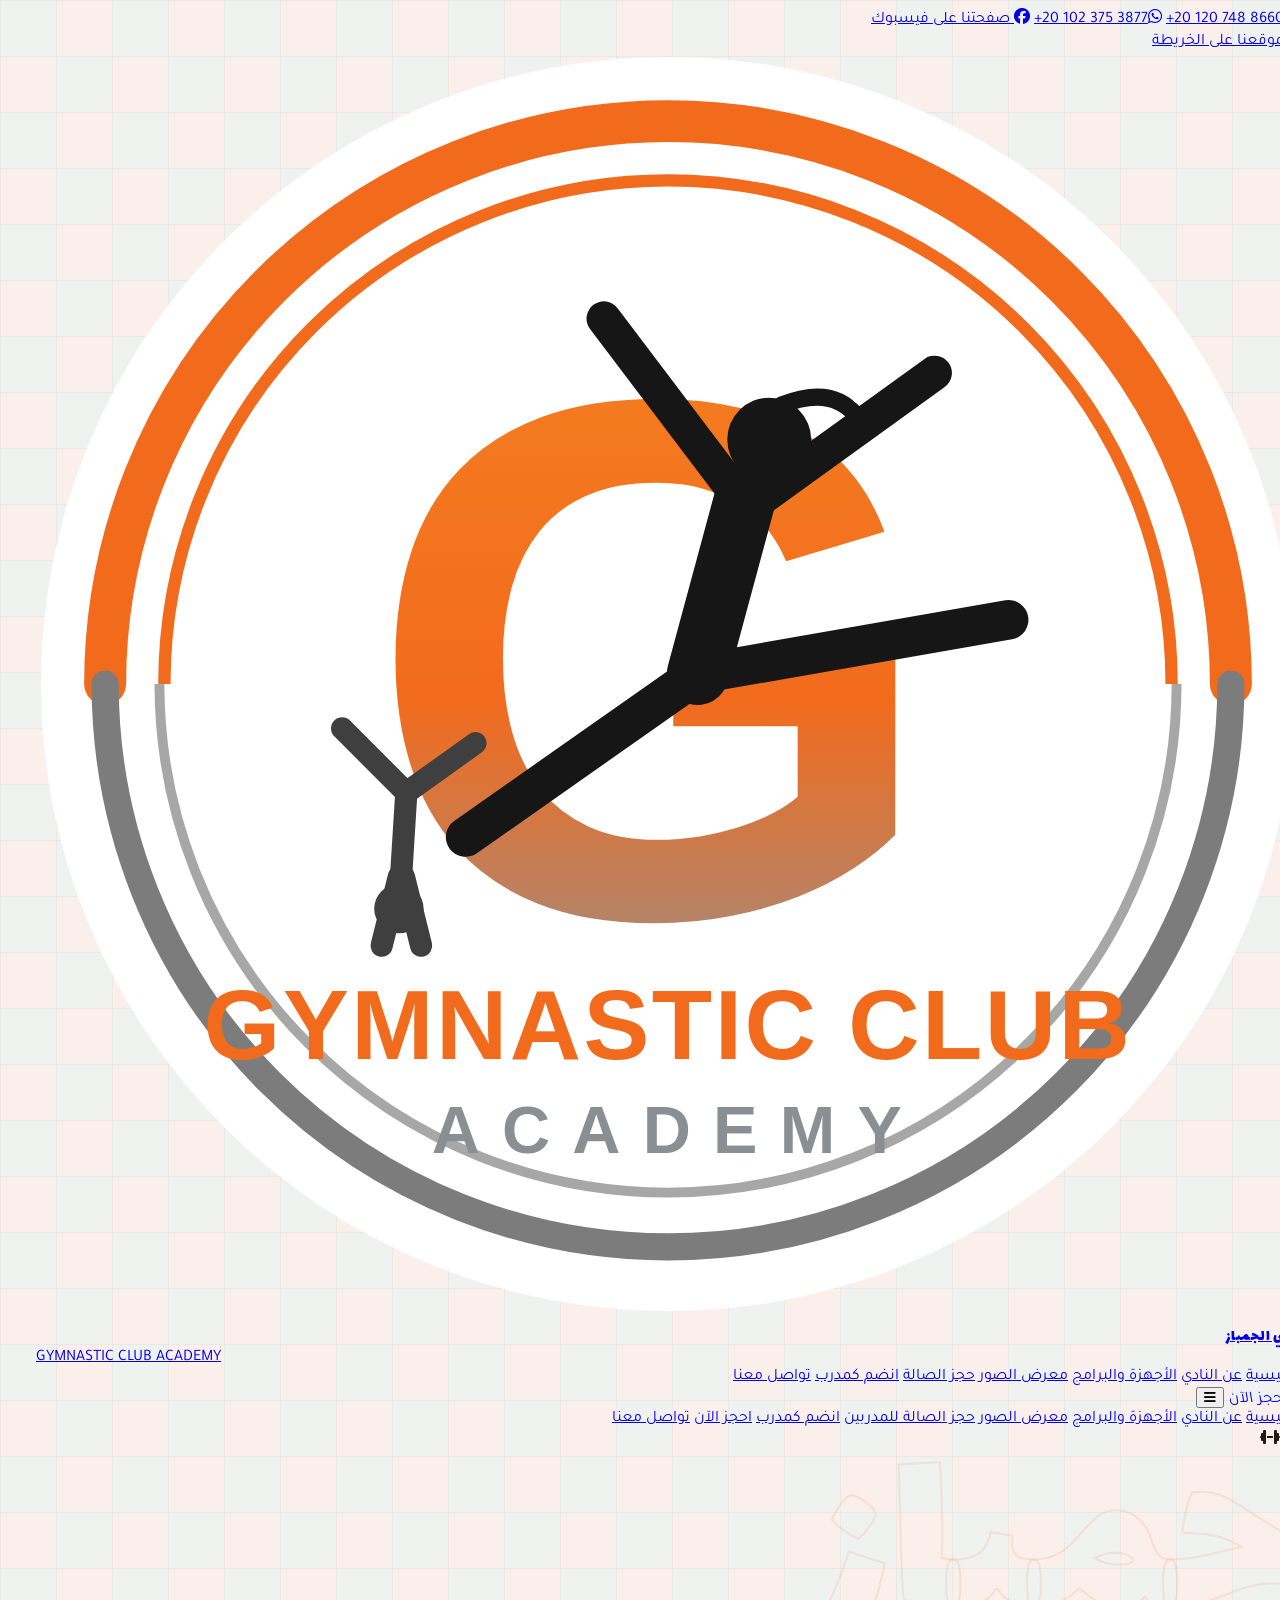
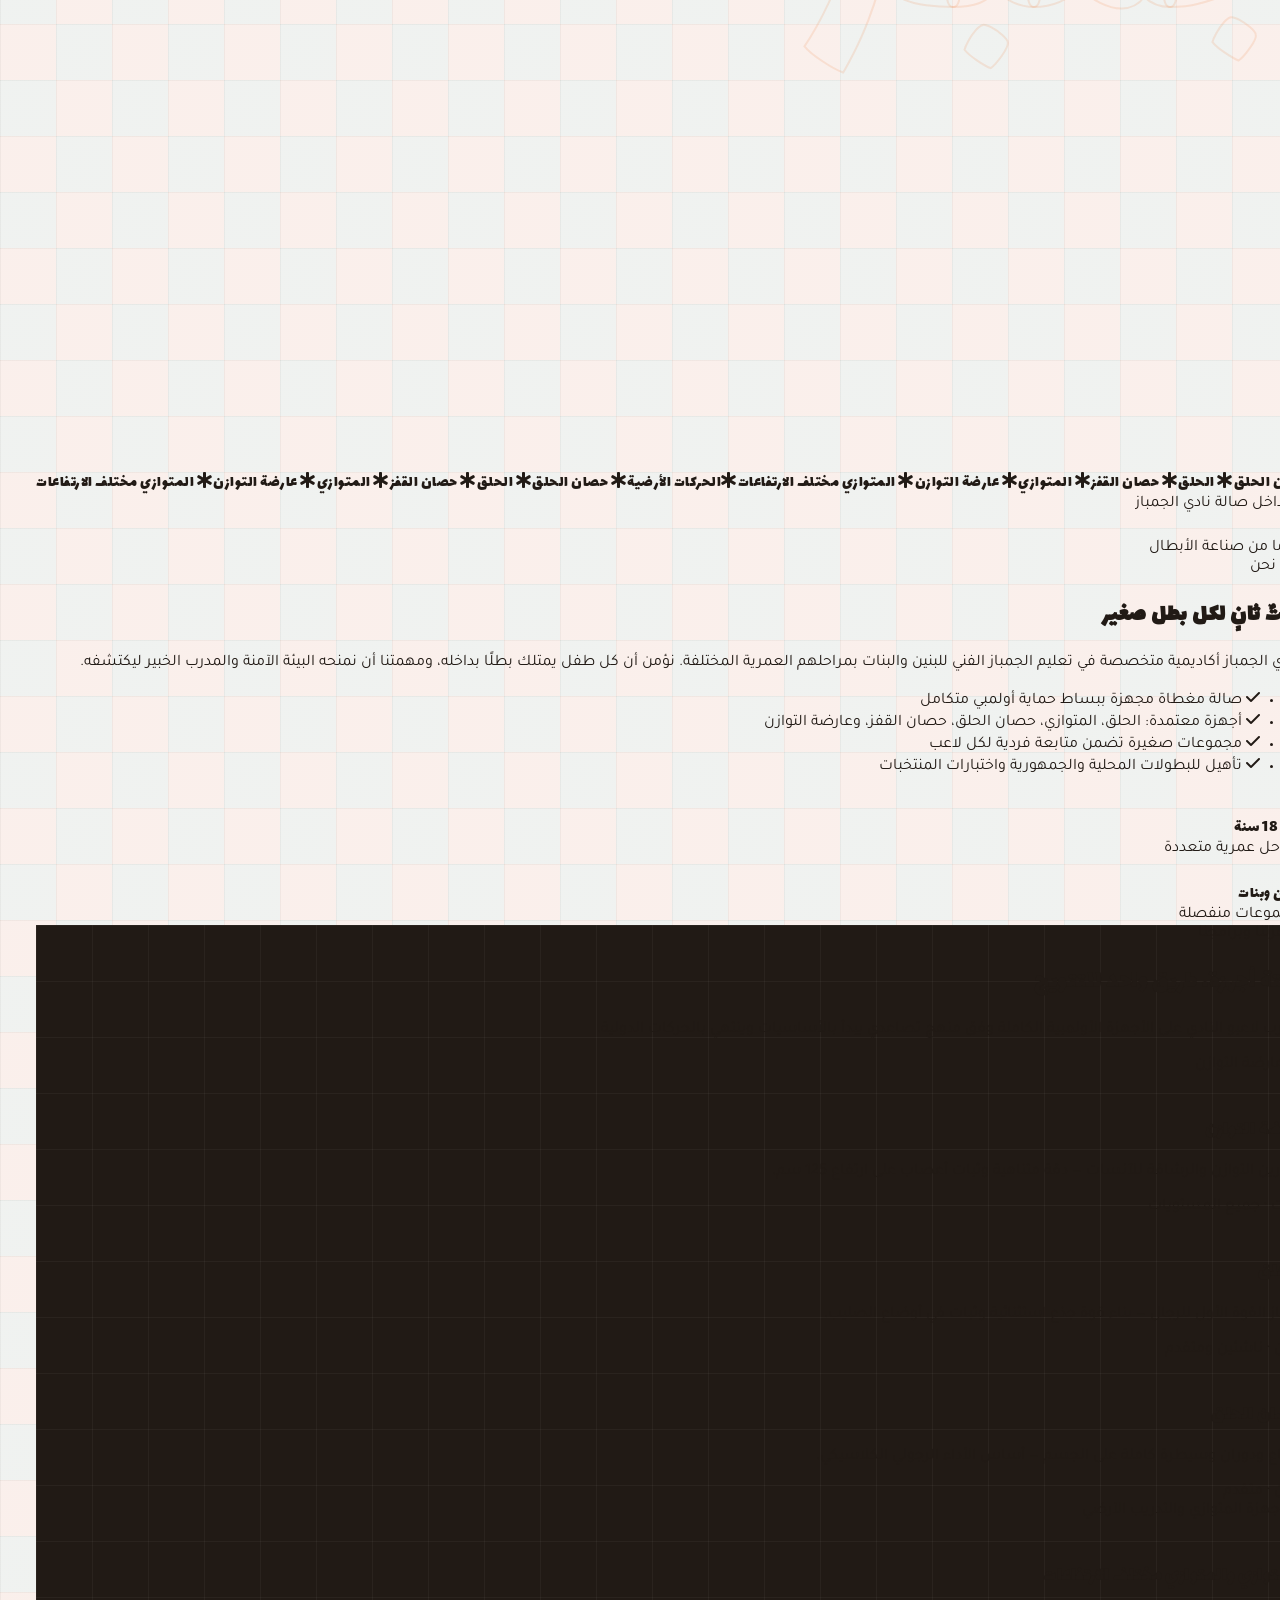
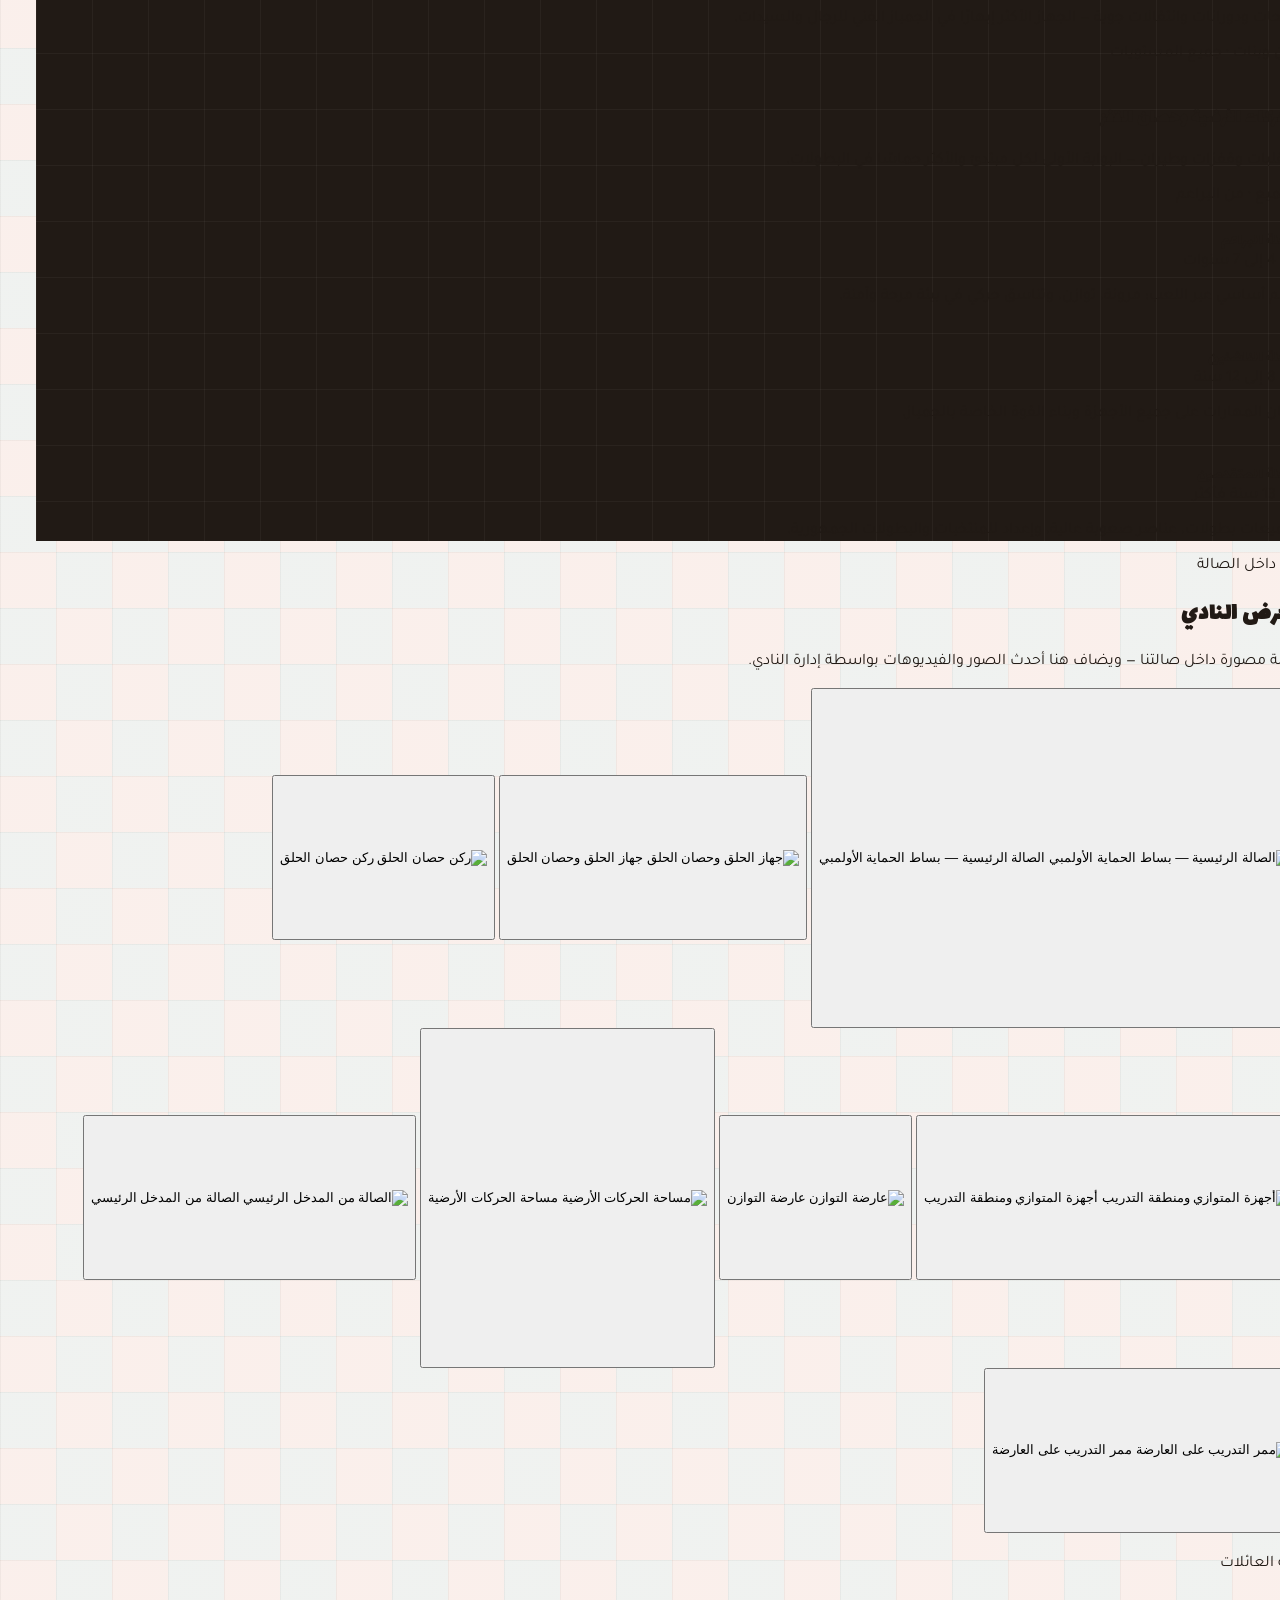
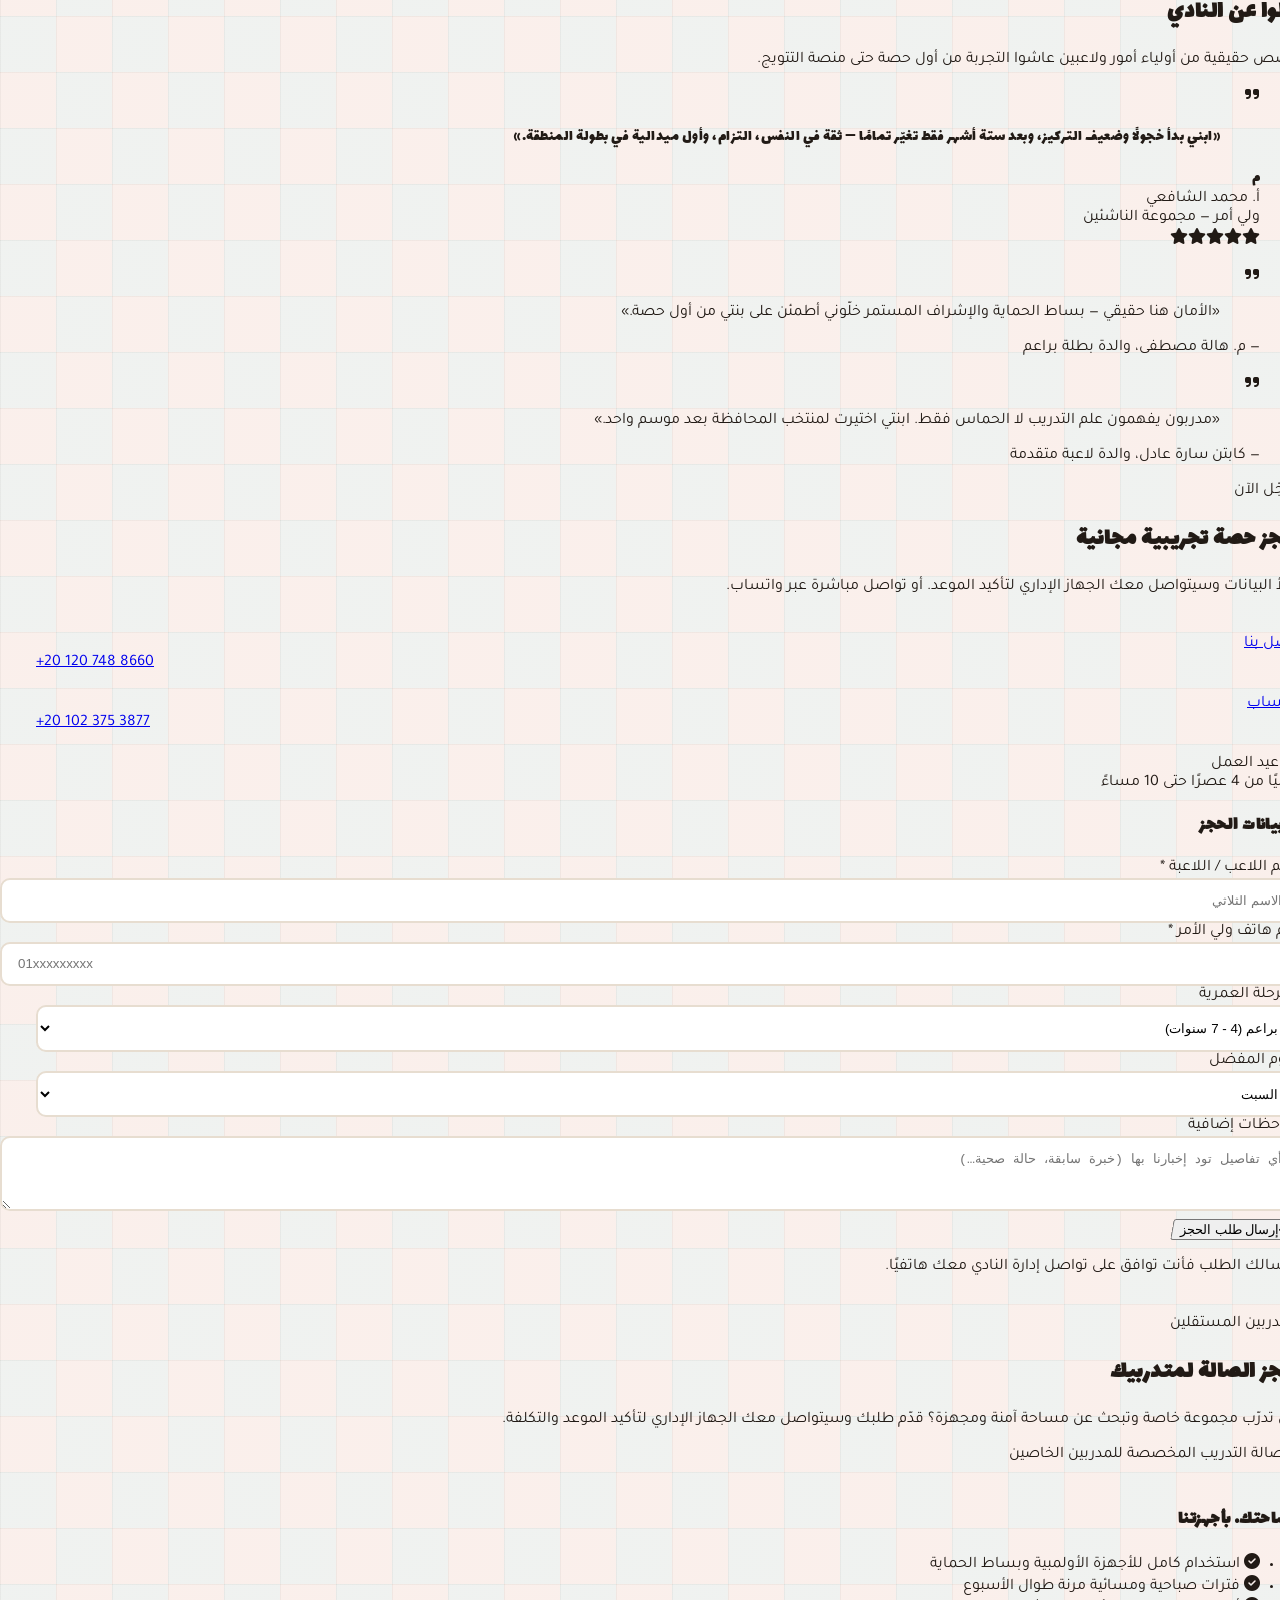
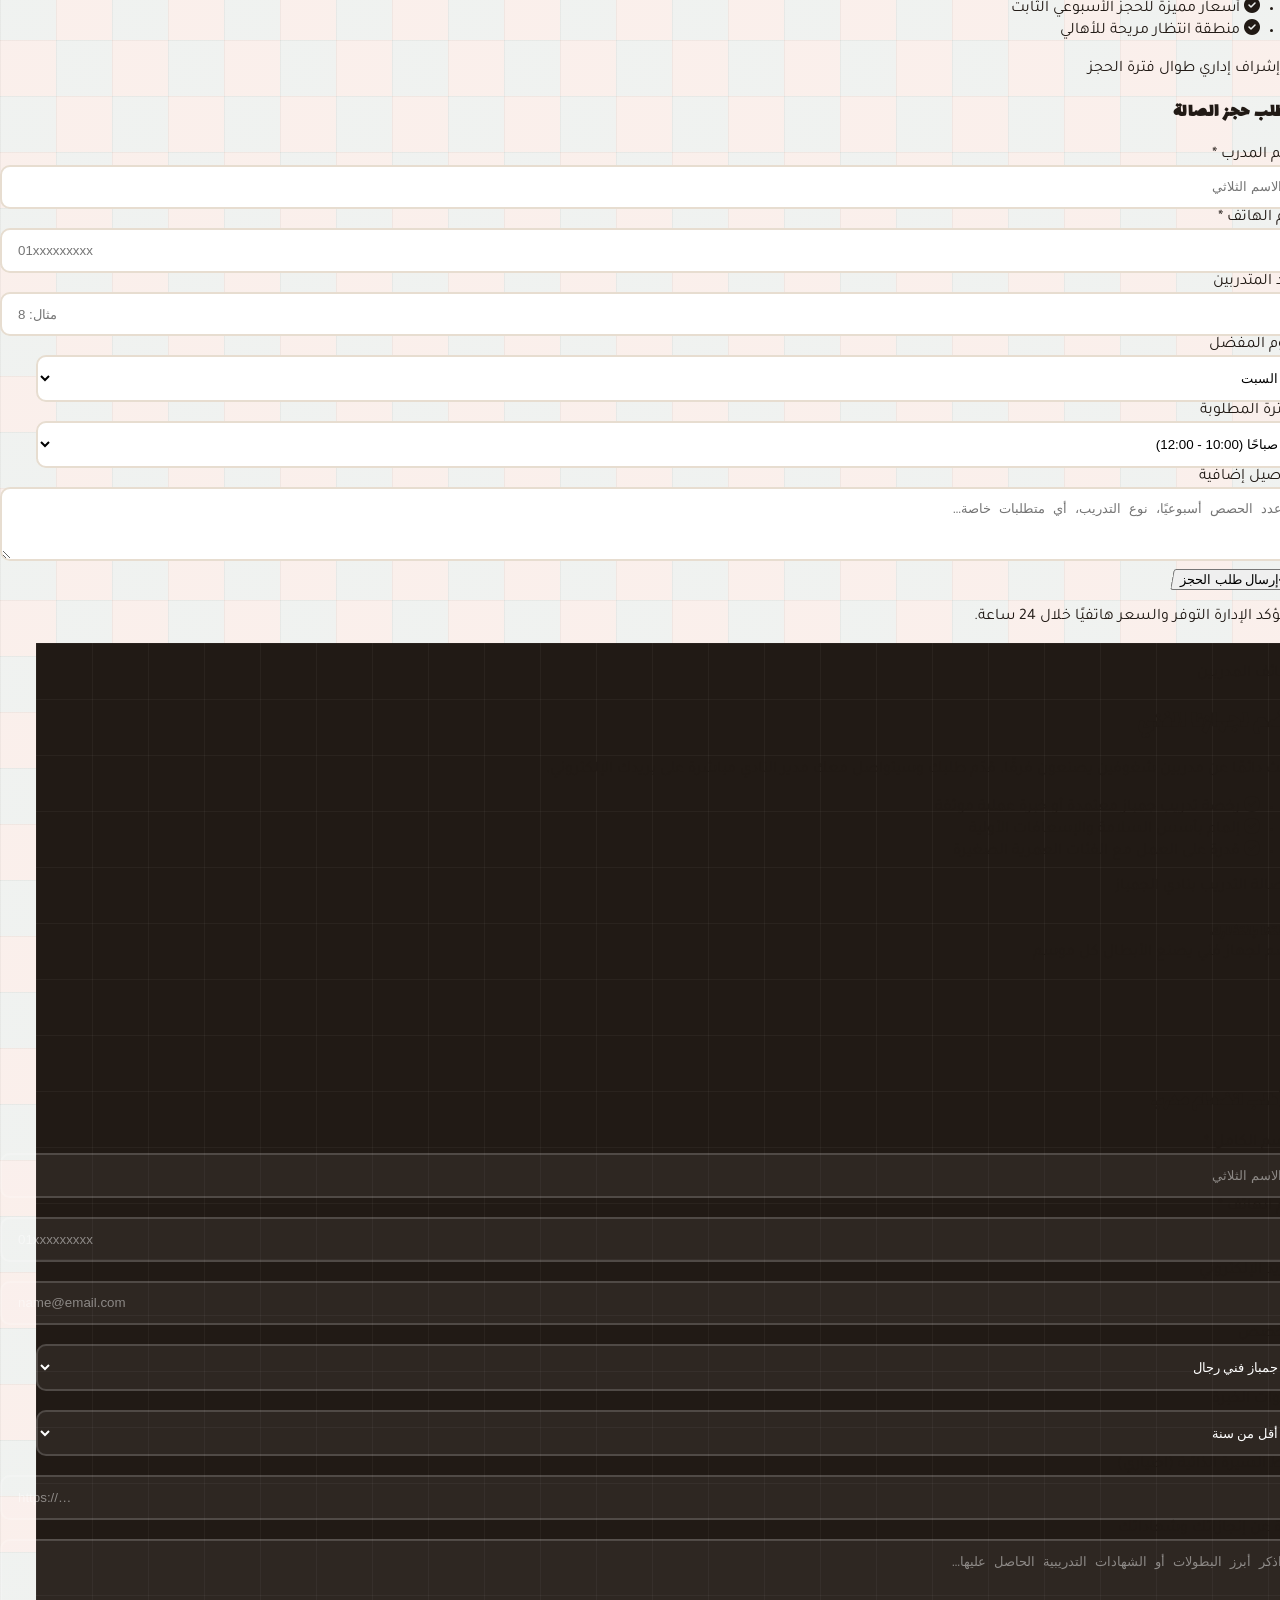
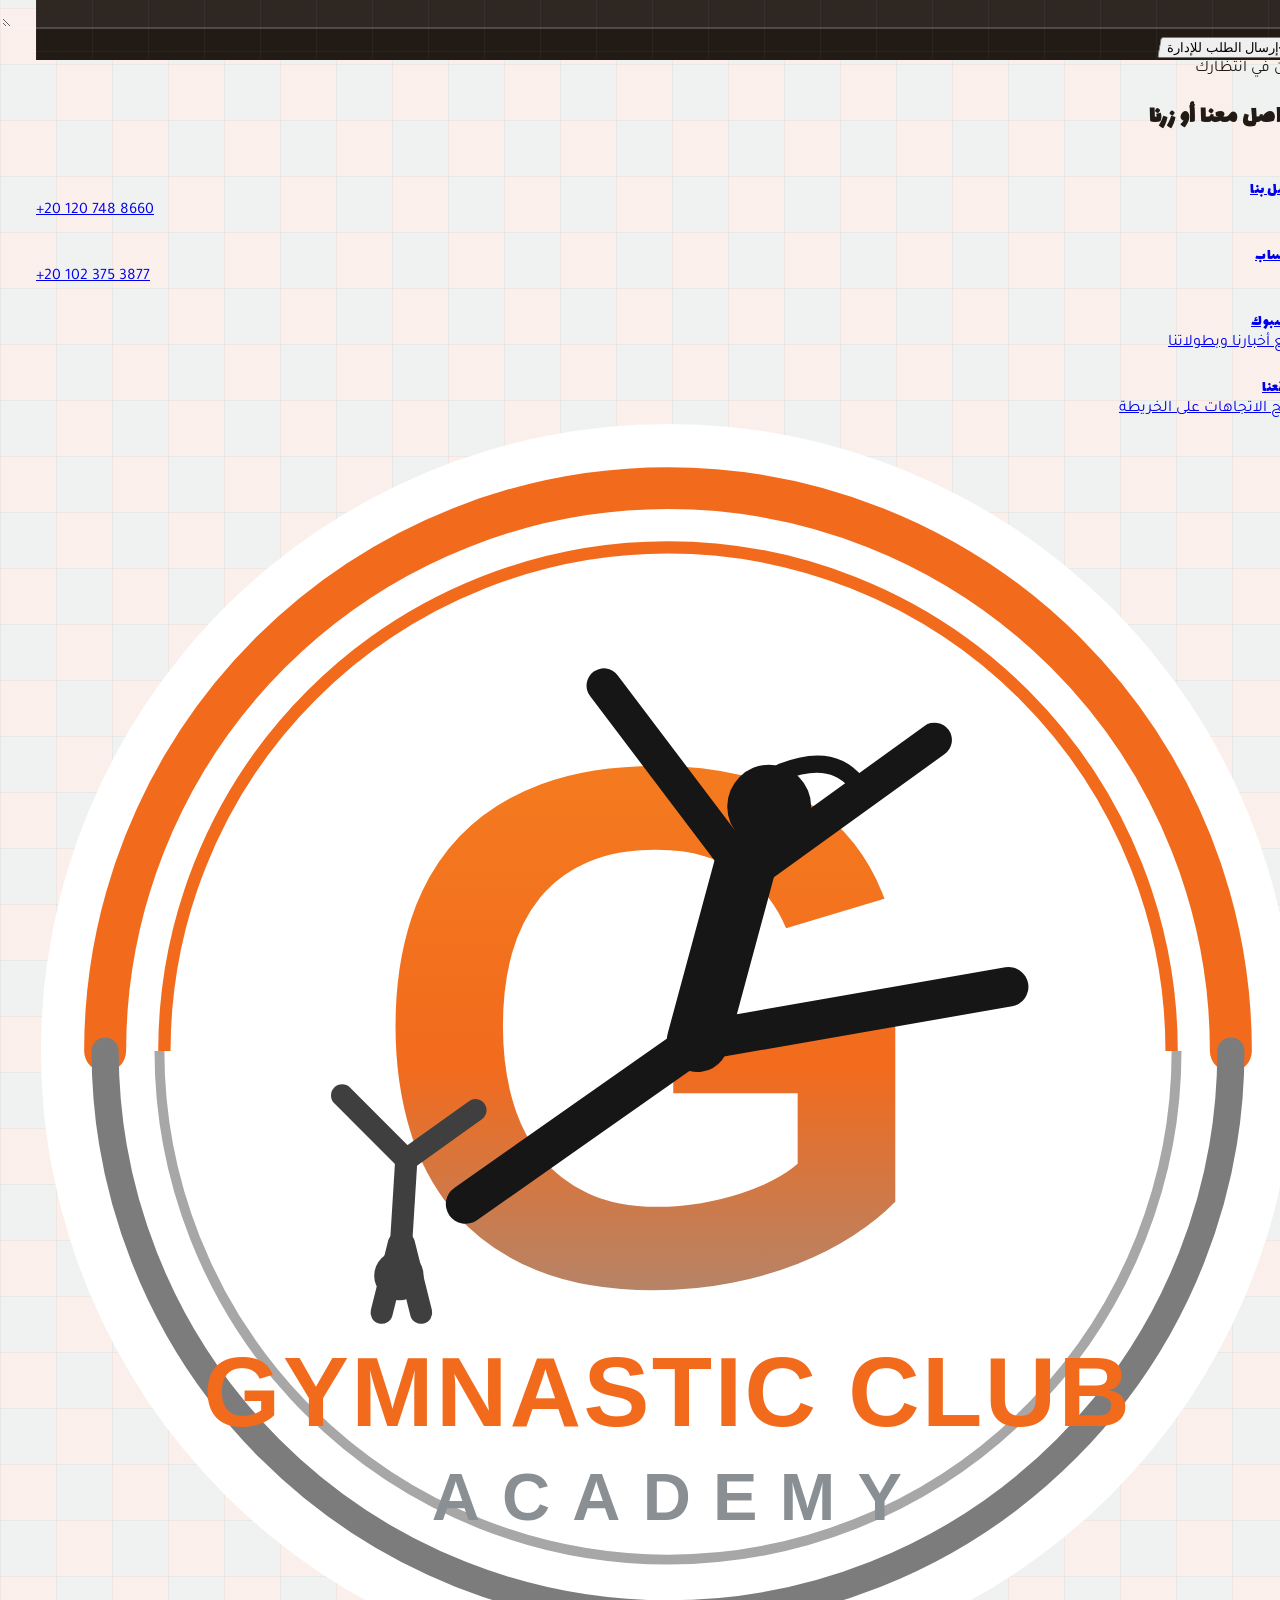
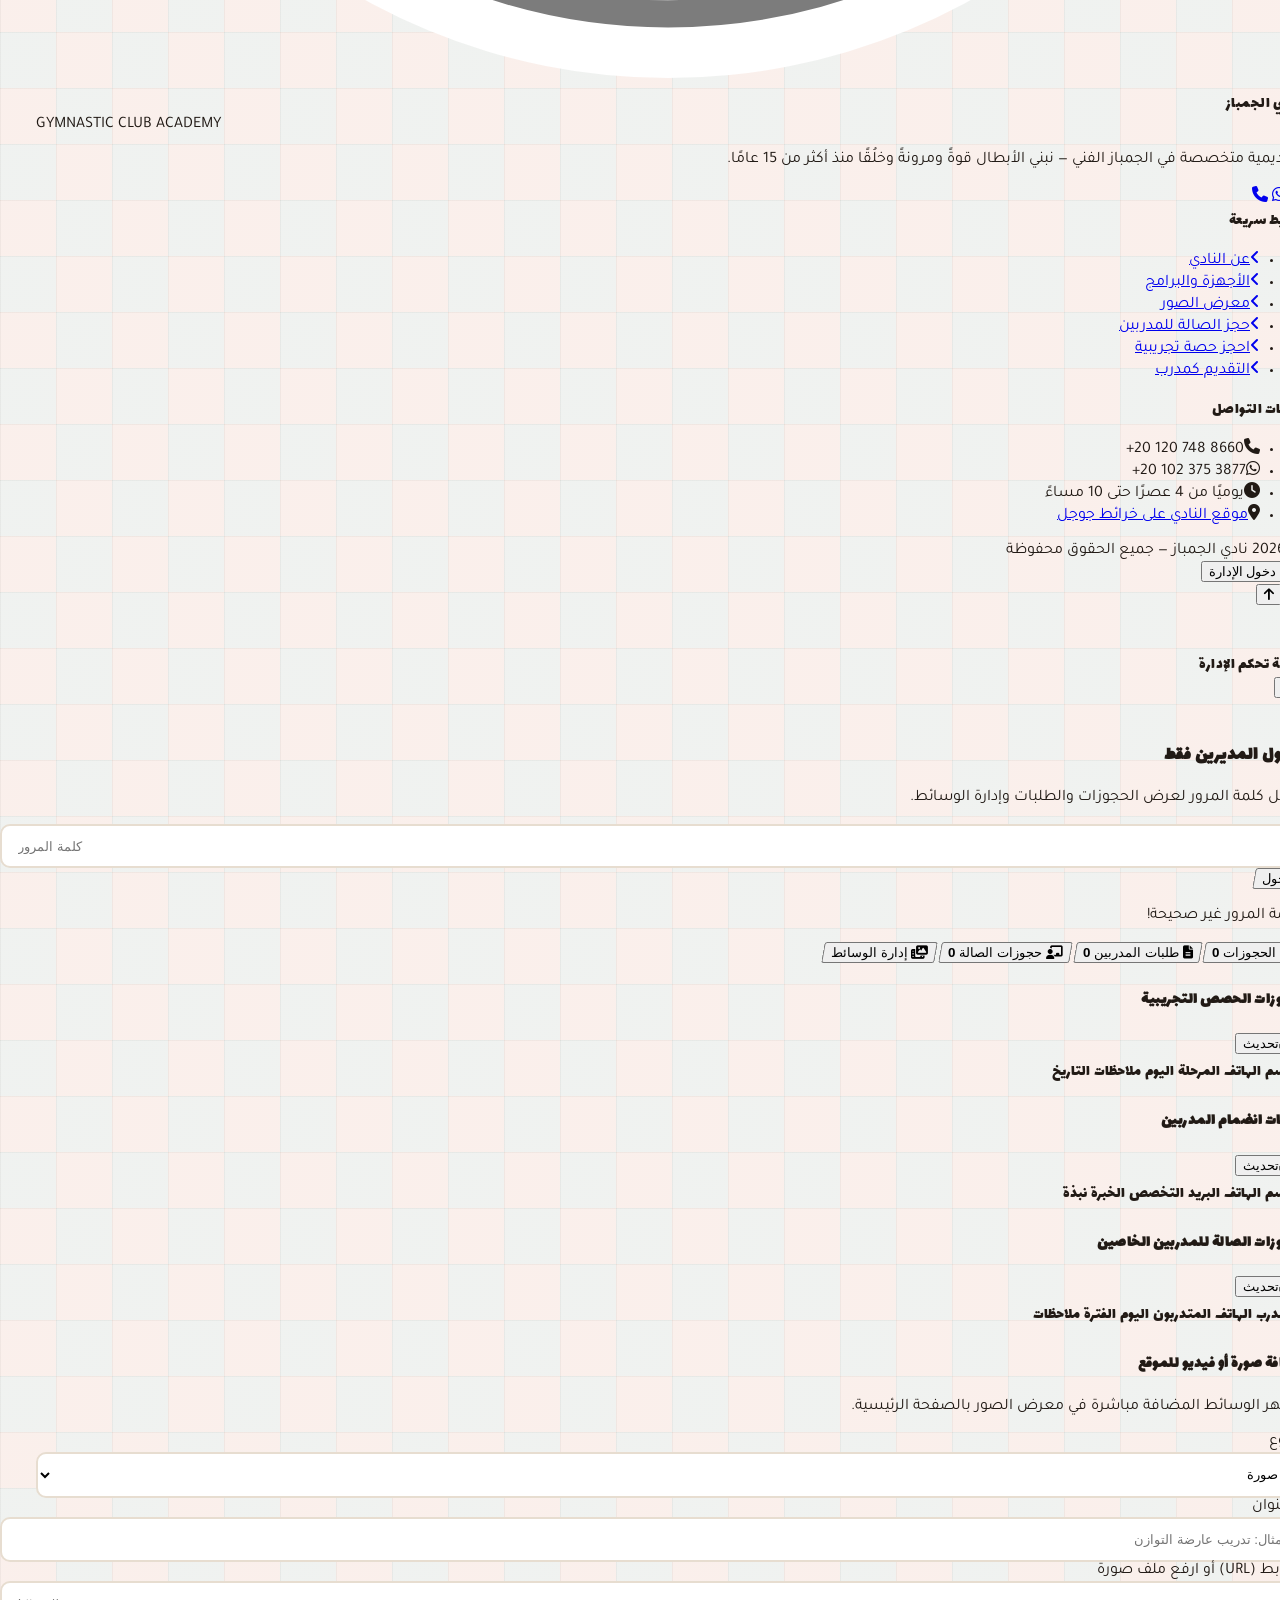
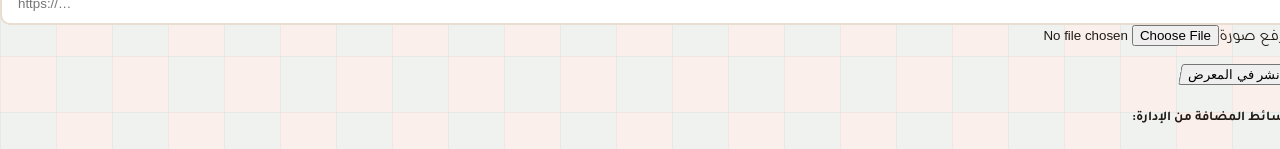
==== commit 2ffaecf4: "Add files via upload" ====
--- a/index.html
+++ b/index.html
@@ -1,449 +1,1139 @@
-<!doctype html>
-<html lang="en">
+<!DOCTYPE html>
+<!--
+============================================================
+  GYMNASTIC CLUB ACADEMY — موقع نادي الجمباز
+  ملف واحد: HTML + CSS + JS فقط (بدون TypeScript)
+============================================================
+  ★ ضع الملفات التالية في نفس مجلد index.html على GitHub:
+    logo.png            ← شعار النادي
+    gym-1.jpg … gym-8.jpg   ← صور الصالة الثمانية
+  (إذا لم توجد الصور محليًا سيستخدم الموقع صورًا بديلة تلقائيًا)
+
+  ★ إعداد جداول Supabase — افتح SQL Editor في لوحة Supabase والصق:
+
+  create table if not exists public.reservations (
+    id bigint generated by default as identity primary key,
+    name text not null, phone text not null,
+    program text, day text, notes text,
+    created_at timestamptz not null default now()
+  );
+  create table if not exists public.coach_applications (
+    id bigint generated by default as identity primary key,
+    name text not null, phone text not null, email text,
+    specialty text, experience text, message text,
+    created_at timestamptz not null default now()
+  );
+  create table if not exists public.coach_reservations (
+    id bigint generated by default as identity primary key,
+    name text not null, phone text not null, trainees text,
+    day text, slot text, notes text,
+    created_at timestamptz not null default now()
+  );
+  create table if not exists public.media (
+    id bigint generated by default as identity primary key,
+    type text not null default 'image',
+    url text not null, title text,
+    created_at timestamptz not null default now()
+  );
+  alter table public.reservations enable row level security;
+  alter table public.coach_applications enable row level security;
+  alter table public.media enable row level security;
+  create policy "anon all reservations" on public.reservations for all to anon using (true) with check (true);
+  create policy "anon all applications" on public.coach_applications for all to anon using (true) with check (true);
+  create policy "anon all coach_res" on public.coach_reservations for all to anon using (true) with check (true);
+  create policy "anon all media" on public.media for all to anon using (true) with check (true);
+
+  ★ كلمة مرور لوحة التحكم الافتراضية:  Gymnastic@2025
+    (غيّرها من المتغير ADMIN_PASS في نهاية الملف)
+============================================================
+-->
+<html lang="ar" dir="rtl">
 <head>
-  <meta charset="UTF-8" />
-  <meta name="viewport" content="width=device-width, initial-scale=1.0" />
-  <meta name="description" content="Gymnastic Club Academy — Cairo's home for young gymnasts aged 2 to 14. Programs, coaches, gallery and free trial booking." />
-  <meta name="theme-color" content="#f97316" />
-  <title>Gymnastic Club Academy · Cairo, Egypt</title>
-  <link rel="stylesheet" href="./styles.css" />
-  <link rel="preconnect" href="https://fonts.googleapis.com" />
-  <link rel="preconnect" href="https://fonts.gstatic.com" crossorigin />
-  <link href="https://fonts.googleapis.com/css2?family=Cairo:wght@400;600;700;900&family=Poppins:wght@400;500;600;700;800&display=swap" rel="stylesheet" />
+<meta charset="UTF-8">
+<meta name="viewport" content="width=device-width, initial-scale=1.0">
+<title>نادي الجمباز | Gymnastic Club Academy</title>
+<meta name="description" content="نادي الجمباز — أكاديمية تدريب الجمباز الفني للأبطال. احجز حصتك التجريبية أو انضم لفريق المدربين.">
+<script src="https://cdn.jsdelivr.net/npm/@tailwindcss/browser@4"></script>
+<link rel="stylesheet" href="https://cdnjs.cloudflare.com/ajax/libs/font-awesome/6.5.2/css/all.min.css">
+<link rel="preconnect" href="https://fonts.googleapis.com">
+<link rel="preconnect" href="https://fonts.gstatic.com" crossorigin>
+<link href="https://fonts.googleapis.com/css2?family=Lalezar&family=Tajawal:wght@400;500;700;800;900&display=swap" rel="stylesheet">
+<link rel="icon" type="image/png" href="logo.png">
+<style>
+  :root{
+    --orange:#F26B1D; --orange-d:#D9570E; --ink:#211A15; --ink-2:#2B221C;
+    --paper:#FBF7F1; --paper-2:#F3ECE2;
+    --pink:#EE7D8C; --blue:#3FA7DC; --gold:#C9A227;
+  }
+  html{scroll-behavior:smooth}
+  body{font-family:'Tajawal',sans-serif;background:var(--paper);color:var(--ink);overflow-x:hidden}
+  .font-display{font-family:'Lalezar',cursive;letter-spacing:.5px}
+  ::selection{background:var(--orange);color:#fff}
+
+  /* خلفية مربعات البساط — مستوحاة من أرضية الصالة */
+  .mat-bg{
+    background-color:var(--paper);
+    background-image:
+      linear-gradient(rgba(33,26,21,.045) 1px, transparent 1px),
+      linear-gradient(90deg, rgba(33,26,21,.045) 1px, transparent 1px),
+      conic-gradient(from 0deg, rgba(238,125,140,.06) 0 25%, rgba(63,167,220,.06) 0 50%, rgba(238,125,140,.06) 0 75%, rgba(63,167,220,.06) 0);
+    background-size:56px 56px,56px 56px,112px 112px;
+  }
+  .mat-bg-dark{
+    background-color:var(--ink);
+    background-image:
+      linear-gradient(rgba(255,255,255,.04) 1px, transparent 1px),
+      linear-gradient(90deg, rgba(255,255,255,.04) 1px, transparent 1px);
+    background-size:56px 56px;
+  }
+
+  /* أزرار رياضية مائلة */
+  .btn-skew{transform:skewX(-10deg);transition:all .25s ease}
+  .btn-skew > span{display:inline-block;transform:skewX(10deg)}
+  .btn-skew:hover{transform:skewX(-10deg) translateY(-3px);box-shadow:0 14px 28px -10px rgba(242,107,29,.55)}
+
+  .tag-skew{transform:skewX(-10deg)}
+  .tag-skew > span{display:inline-block;transform:skewX(10deg)}
+
+  /* الشريط المتحرك */
+  .marquee{overflow:hidden;direction:ltr}
+  .marquee-track{display:flex;width:max-content;animation:marquee 28s linear infinite}
+  .marquee:hover .marquee-track{animation-play-state:paused}
+  @keyframes marquee{from{transform:translateX(0)}to{transform:translateX(-50%)}}
+
+  /* ظهور عند التمرير */
+  [data-reveal]{opacity:0;transform:translateY(34px);transition:opacity .7s ease,transform .7s ease}
+  [data-reveal].revealed{opacity:1;transform:none}
+
+  @keyframes floaty{0%,100%{transform:translateY(0) rotate(var(--rot,0deg))}50%{transform:translateY(-14px) rotate(var(--rot,0deg))}}
+  .floaty{animation:floaty 5.5s ease-in-out infinite}
+  @keyframes pulse-ring{0%{box-shadow:0 0 0 0 rgba(242,107,29,.45)}70%{box-shadow:0 0 0 18px rgba(242,107,29,0)}100%{box-shadow:0 0 0 0 rgba(242,107,29,0)}}
+  .pulse-ring{animation:pulse-ring 2.2s infinite}
+
+  .nav-link{position:relative}
+  .nav-link::after{content:'';position:absolute;bottom:-6px;right:0;width:0;height:3px;background:var(--orange);transition:width .3s}
+  .nav-link:hover::after{width:100%}
+
+  .img-frame{overflow:hidden}
+  .img-frame img{transition:transform .8s cubic-bezier(.2,.8,.2,1)}
+  .img-frame:hover img{transform:scale(1.08)}
+
+  input,select,textarea{outline:none}
+  .field{width:100%;background:#fff;border:2px solid #E7DDD0;border-radius:10px;padding:.8rem 1rem;font-weight:500;transition:all .2s}
+  .field:focus{border-color:var(--orange);box-shadow:0 0 0 4px rgba(242,107,29,.14)}
+  .field-dark{background:rgba(255,255,255,.06);border-color:rgba(255,255,255,.16);color:#fff}
+  .field-dark::placeholder{color:rgba(255,255,255,.45)}
+  .field-dark:focus{border-color:var(--orange);box-shadow:0 0 0 4px rgba(242,107,29,.2)}
+  .field-dark option{color:var(--ink)}
+
+  /* Lightbox */
+  #lightbox{transition:opacity .3s}
+  #lightbox.hidden-lb{opacity:0;pointer-events:none}
+
+  /* توست */
+  #toasts{position:fixed;top:90px;left:50%;transform:translateX(-50%);z-index:120;display:flex;flex-direction:column;gap:10px;width:min(92vw,420px)}
+  .toast{background:#fff;border-right:5px solid var(--orange);border-radius:12px;box-shadow:0 18px 40px -12px rgba(33,26,21,.35);padding:14px 18px;display:flex;gap:12px;align-items:center;animation:toastIn .4s cubic-bezier(.2,.9,.3,1.2)}
+  .toast.err{border-right-color:#DC2626}
+  .toast.ok{border-right-color:#16A34A}
+  @keyframes toastIn{from{opacity:0;transform:translateY(-16px) scale(.96)}to{opacity:1;transform:none}}
+
+  /* شريط تقدم القراءة */
+  #progress{position:fixed;top:0;right:0;height:4px;width:0;background:linear-gradient(90deg,#F26B1D,#EE7D8C,#3FA7DC);z-index:70;transition:width .1s linear}
+
+  #navbar.nav-scrolled{box-shadow:0 12px 32px -14px rgba(33,26,21,.3)}
+  #navbar .brand-logo{transition:width .3s ease,height .3s ease}
+  #navbar.nav-scrolled .brand-logo{width:3rem;height:3rem}
+
+  /* كلمة شبح خلف الواجهة */
+  .ghost-word{position:absolute;font-family:'Lalezar',cursive;color:transparent;-webkit-text-stroke:2px rgba(242,107,29,.13);font-size:clamp(110px,20vw,280px);line-height:1;pointer-events:none;user-select:none;z-index:0}
+
+  @keyframes bounceDown{0%,100%{transform:translate(-50%,0)}50%{transform:translate(-50%,9px)}}
+  .scroll-hint{animation:bounceDown 1.9s ease-in-out infinite}
+
+  /* بطاقات شهادات بلمسة بولارويد */
+  .quote-card{position:relative;transition:transform .35s ease,box-shadow .35s ease}
+  .quote-card:hover{transform:translateY(-6px) rotate(0deg) !important;box-shadow:0 24px 48px -18px rgba(33,26,21,.35)}
+
+  .scrollbar-thin::-webkit-scrollbar{width:6px;height:6px}
+  .scrollbar-thin::-webkit-scrollbar-thumb{background:var(--orange);border-radius:99px}
+
+  table.gc th{font-family:'Lalezar';font-weight:400}
+</style>
 </head>
-<body>
-
-  <!-- ============ NAVBAR ============ -->
-  <header class="navbar" id="navbar">
-    <div class="container nav-inner">
-      <a href="#home" class="brand" aria-label="Gymnastic Club Academy home">
-        <!-- Inline SVG logo matching the provided emblem -->
-        <svg class="brand-logo" viewBox="0 0 200 200" xmlns="http://www.w3.org/2000/svg" aria-hidden="true">
-          <circle cx="100" cy="100" r="96" fill="#ffffff" />
-          <circle cx="100" cy="100" r="94" fill="none" stroke="#f97316" stroke-width="6" />
-          <circle cx="100" cy="100" r="84" fill="none" stroke="#4b5563" stroke-width="3"
-                  stroke-dasharray="400 120" transform="rotate(-30 100 100)" />
-          <text x="100" y="138" text-anchor="middle" font-family="Arial Black, Impact, sans-serif"
-                font-size="130" font-weight="900" fill="#374151">G</text>
-          <text x="96" y="134" text-anchor="middle" font-family="Arial Black, Impact, sans-serif"
-                font-size="130" font-weight="900" fill="#f97316">G</text>
-          <g fill="#4b5563" transform="translate(38 110) scale(0.55)">
-            <circle cx="20" cy="10" r="6" />
-            <path d="M20 16 L20 40 M20 40 L8 58 M20 40 L32 58 M20 20 L6 28 M20 20 L34 28"
-                  stroke="#4b5563" stroke-width="5" stroke-linecap="round" fill="none" />
-          </g>
-          <g fill="#111827">
-            <circle cx="108" cy="62" r="8" />
-            <path d="M108 70 C112 74 114 82 112 92 L104 92 C102 82 104 74 108 70 Z" />
-            <path d="M110 72 L130 50 C132 48 135 51 133 53 L114 78 Z" />
-            <path d="M110 84 L140 82 C143 82 143 86 140 86 L110 90 Z" />
-            <path d="M106 92 L150 104 C153 105 152 109 149 108 L104 98 Z" />
-            <path d="M108 94 L78 118 C76 120 72 117 74 115 L104 90 Z" />
-          </g>
-          <text x="100" y="168" text-anchor="middle" font-family="Arial Black, sans-serif"
-                font-size="18" font-weight="900" fill="#f97316" letter-spacing="1">GYMNASTIC CLUB</text>
-          <text x="100" y="184" text-anchor="middle" font-family="Arial, sans-serif"
-                font-size="12" font-weight="700" fill="#4b5563" letter-spacing="6">ACADEMY</text>
-        </svg>
-        <span class="brand-text">
-          <span class="brand-title"><span class="orange">GYMNASTIC</span> CLUB</span>
-          <span class="brand-sub">ACADEMY · EGYPT</span>
-        </span>
-      </a>
-
-      <nav class="nav-links" id="navLinks" aria-label="Primary">
-        <a href="#home">Home</a>
-        <a href="#about">About</a>
-        <a href="#programs">Programs</a>
-        <a href="#coaches">Coaches</a>
-        <a href="#gallery">Gallery</a>
-        <a href="#testimonials">Reviews</a>
-        <a href="#contact" class="btn btn-primary btn-sm nav-cta">Free Trial</a>
-      </nav>
-
-      <button class="nav-toggle" id="navToggle" aria-label="Toggle menu" aria-expanded="false">
-        <span></span><span></span><span></span>
-      </button>
-    </div>
-  </header>
-
-  <main>
-    <!-- ============ HERO ============ -->
-    <section id="home" class="hero">
-      <div class="hero-bg" style="background-image:url('https://images.pexels.com/photos/3763699/pexels-photo-3763699.jpeg?auto=compress&cs=tinysrgb&fit=crop&h=1100&w=1600');"></div>
-      <div class="hero-overlay"></div>
-      <div class="container hero-inner">
-        <span class="eyebrow eyebrow-light">🇪🇬 Proudly Egyptian · Cairo</span>
-        <h1>Raising Egypt's Next <span class="orange">Champions</span></h1>
-        <p class="hero-ar" dir="rtl" lang="ar">أهلاً بكم في نادي الجمباز — حيث يبدأ الأبطال</p>
-        <p class="hero-lead">
-          From playful toddlers to rising stars aged <strong>2 – 14</strong>, our academy
-          in Cairo trains young athletes in a safe, inspiring and world-class environment —
-          aligned with the Egyptian Gymnastics Federation.
-        </p>
-        <div class="hero-cta">
-          <a href="#programs" class="btn btn-primary">Explore Programs</a>
-          <a href="#contact" class="btn btn-ghost">Book a Free Trial</a>
+<body class="mat-bg">
+
+<div id="progress"></div>
+
+<!-- ═══════════ الشريط العلوي ═══════════ -->
+<div class="bg-[#211A15] text-white/85 text-sm">
+  <div class="max-w-7xl mx-auto px-4 py-2 flex flex-wrap items-center justify-between gap-2">
+    <div class="flex flex-wrap items-center gap-4">
+      <a href="tel:+201207488660" class="hover:text-[#F26B1D] transition flex items-center gap-2"><i class="fa-solid fa-phone text-[#F26B1D]"></i><span dir="ltr">+20 120 748 8660</span></a>
+      <a href="https://wa.me/201023753877" target="_blank" class="hover:text-[#F26B1D] transition flex items-center gap-2"><i class="fa-brands fa-whatsapp text-green-400"></i><span dir="ltr">+20 102 375 3877</span></a>
+      <a href="https://www.facebook.com/share/17uFY8qNni/" target="_blank" class="hover:text-[#F26B1D] transition flex items-center gap-2"><i class="fa-brands fa-facebook text-blue-400"></i> صفحتنا على فيسبوك</a>
+    </div>
+    <a href="https://maps.app.goo.gl/FRZ6HWBvZ15D42vx8?g_st=aw" target="_blank" class="hover:text-[#F26B1D] transition flex items-center gap-2"><i class="fa-solid fa-location-dot text-[#EE7D8C]"></i> موقعنا على الخريطة</a>
+  </div>
+</div>
+
+<!-- ═══════════ القائمة الرئيسية ═══════════ -->
+<header id="navbar" class="sticky top-0 z-50 bg-[#FBF7F1]/95 backdrop-blur border-b-4 border-[#F26B1D] transition-all">
+  <div class="max-w-7xl mx-auto px-4 flex items-center justify-between py-3">
+    <a href="#home" class="flex items-center gap-3">
+      <img src="logo.png" alt="شعار نادي الجمباز" class="brand-logo w-14 h-14 object-contain drop-shadow">
+      <div class="leading-tight">
+        <div class="font-display text-2xl text-[#211A15]">نادي الجمباز</div>
+        <div class="text-[11px] font-bold tracking-widest text-[#F26B1D]" dir="ltr">GYMNASTIC CLUB ACADEMY</div>
+      </div>
+    </a>
+    <nav class="hidden lg:flex items-center gap-7 font-bold text-[15px]">
+      <a href="#home" class="nav-link">الرئيسية</a>
+      <a href="#about" class="nav-link">عن النادي</a>
+      <a href="#programs" class="nav-link">الأجهزة والبرامج</a>
+      <a href="#gallery" class="nav-link">معرض الصور</a>
+      <a href="#coach-booking" class="nav-link">حجز الصالة</a>
+      <a href="#careers" class="nav-link">انضم كمدرب</a>
+      <a href="#contact" class="nav-link">تواصل معنا</a>
+    </nav>
+    <div class="flex items-center gap-3">
+      <a href="#booking" class="btn-skew hidden sm:inline-flex bg-[#F26B1D] text-white font-extrabold px-6 py-2.5 rounded-md"><span><i class="fa-solid fa-calendar-check ml-2"></i>احجز الآن</span></a>
+      <button id="menuBtn" class="lg:hidden w-11 h-11 grid place-items-center rounded-lg border-2 border-[#211A15] text-xl"><i class="fa-solid fa-bars"></i></button>
+    </div>
+  </div>
+  <div id="mobileMenu" class="lg:hidden hidden border-t border-[#211A15]/10 bg-[#FBF7F1] px-6 py-4 flex-col gap-4 font-bold">
+    <a href="#home" class="block py-1">الرئيسية</a>
+    <a href="#about" class="block py-1">عن النادي</a>
+    <a href="#programs" class="block py-1">الأجهزة والبرامج</a>
+    <a href="#gallery" class="block py-1">معرض الصور</a>
+    <a href="#coach-booking" class="block py-1 text-[#3FA7DC]">حجز الصالة للمدربين</a>
+    <a href="#careers" class="block py-1 text-[#F26B1D]">انضم كمدرب</a>
+    <a href="#booking" class="block py-1 text-[#F26B1D]">احجز الآن</a>
+    <a href="#contact" class="block py-1">تواصل معنا</a>
+  </div>
+</header>
+
+<!-- ═══════════ الواجهة الرئيسية ═══════════ -->
+<section id="home" class="relative overflow-hidden">
+  <span class="ghost-word top-4 right-0" aria-hidden="true">جمباز</span>
+  <i class="fa-solid fa-circle-notch absolute top-28 left-8 text-[#3FA7DC]/10 text-7xl floaty" aria-hidden="true"></i>
+  <i class="fa-solid fa-dumbbell absolute bottom-44 right-4 text-[#EE7D8C]/10 text-6xl floaty" style="animation-delay:1.4s" aria-hidden="true"></i>
+  <div class="max-w-7xl mx-auto px-4 pt-14 pb-10 grid lg:grid-cols-2 gap-12 items-center relative z-10">
+    <!-- النص -->
+    <div data-reveal>
+      <div class="tag-skew inline-block bg-[#211A15] text-[#F26B1D] font-extrabold text-sm px-4 py-1.5 rounded mb-6"><span><i class="fa-solid fa-medal ml-1"></i> أكاديمية الجمباز الفني — الإسكندرية</span></div>
+      <h1 class="font-display text-[#211A15] leading-[1.05] text-5xl sm:text-6xl xl:text-7xl">
+        هنا نصنع<br>
+        <span class="text-[#F26B1D]">الأبطال</span> من أول قفزة
+        <svg class="w-40 h-4 -mt-1" viewBox="0 0 200 14" fill="none"><path d="M3 10C60 3 140 3 197 9" stroke="#EE7D8C" stroke-width="6" stroke-linecap="round"/></svg>
+      </h1>
+      <p class="mt-6 text-lg text-[#211A15]/75 font-medium max-w-xl leading-relaxed">
+        صالة مجهزة بأحدث أجهزة الجمباز الأولمبية، ونخبة من المدربين المعتمدين.
+        نرافق طفلك من أول تمرين على البساط حتى منصات التتويج — قوة، مرونة، توازن، وثقة تدوم مدى الحياة.
+      </p>
+      <div class="mt-8 flex flex-wrap gap-4">
+        <a href="#booking" class="btn-skew bg-[#F26B1D] text-white font-extrabold px-8 py-3.5 rounded-md text-lg"><span><i class="fa-solid fa-bolt ml-2"></i>احجز حصة تجريبية</span></a>
+        <a href="#careers" class="btn-skew bg-[#211A15] text-white font-extrabold px-8 py-3.5 rounded-md text-lg"><span><i class="fa-solid fa-person-running ml-2"></i>انضم كمدرب</span></a>
+      </div>
+      <div class="mt-10 grid grid-cols-3 gap-4 max-w-md">
+        <div><div class="font-display text-4xl text-[#F26B1D]" data-count="15">0</div><div class="text-sm font-bold text-[#211A15]/60">سنة خبرة</div></div>
+        <div><div class="font-display text-4xl text-[#3FA7DC]" data-count="6">0</div><div class="text-sm font-bold text-[#211A15]/60">أجهزة أولمبية</div></div>
+        <div><div class="font-display text-4xl text-[#EE7D8C]" data-count="300">0</div><div class="text-sm font-bold text-[#211A15]/60">بطل وبطلة</div></div>
+      </div>
+    </div>
+    <!-- الصور -->
+    <div class="relative h-[420px] sm:h-[500px]" data-reveal>
+      <div class="absolute top-0 right-0 w-[72%] h-[78%] img-frame rounded-2xl shadow-2xl border-8 border-white rotate-2" style="--rot:2deg">
+        <img src="gym-6.jpg" alt="الصالة الرئيسية لنادي الجمباز" class="w-full h-full object-cover"
+             onerror="this.onerror=null;this.src='https://images.pexels.com/photos/6572570/pexels-photo-6572570.jpeg?auto=compress&cs=tinysrgb&dpr=2&h=650&w=940'">
+      </div>
+      <div class="absolute bottom-0 left-0 w-[52%] h-[52%] img-frame rounded-2xl shadow-2xl border-8 border-white -rotate-3 floaty" style="--rot:-3deg">
+        <img src="gym-2.jpg" alt="جهاز الحلقات وحصان الحلق" class="w-full h-full object-cover"
+             onerror="this.onerror=null;this.src='https://images.pexels.com/photos/6572567/pexels-photo-6572567.jpeg?auto=compress&cs=tinysrgb&dpr=2&h=650&w=940'">
+      </div>
+      <div class="absolute top-6 left-2 bg-white rounded-xl shadow-xl px-5 py-3 flex items-center gap-3 floaty" style="animation-delay:1s">
+        <span class="w-11 h-11 grid place-items-center rounded-full bg-[#F26B1D]/15 text-[#F26B1D] text-xl"><i class="fa-solid fa-trophy"></i></span>
+        <div><div class="font-display text-xl leading-none">بطولات جمهورية</div><div class="text-xs font-bold text-[#211A15]/55">ميداليات كل موسم</div></div>
+      </div>
+      <div class="absolute bottom-8 right-4 bg-[#211A15] text-white rounded-xl shadow-xl px-5 py-3 flex items-center gap-3 pulse-ring">
+        <span class="w-11 h-11 grid place-items-center rounded-full bg-[#3FA7DC]/25 text-[#3FA7DC] text-xl"><i class="fa-solid fa-shield-halved"></i></span>
+        <div><div class="font-display text-xl leading-none">أرضيات آمنة</div><div class="text-xs font-bold text-white/60">بساط حماية أولمبي</div></div>
+      </div>
+    </div>
+  </div>
+
+  <a href="#about" class="scroll-hint absolute bottom-24 left-1/2 text-[#211A15]/35 hover:text-[#F26B1D] transition text-2xl z-10" aria-label="انتقل للأسفل"><i class="fa-solid fa-angles-down"></i></a>
+
+  <!-- شريط الأجهزة المتحرك -->
+  <div class="marquee bg-[#F26B1D] text-white py-3 -rotate-1 scale-[1.02] shadow-lg">
+    <div class="marquee-track font-display text-2xl">
+      <span class="flex items-center gap-10 px-5">
+        <span>الحركات الأرضية</span><i class="fa-solid fa-star-of-life text-white/50"></i>
+        <span>حصان الحلق</span><i class="fa-solid fa-star-of-life text-white/50"></i>
+        <span>الحلق</span><i class="fa-solid fa-star-of-life text-white/50"></i>
+        <span>حصان القفز</span><i class="fa-solid fa-star-of-life text-white/50"></i>
+        <span>المتوازي</span><i class="fa-solid fa-star-of-life text-white/50"></i>
+        <span>عارضة التوازن</span><i class="fa-solid fa-star-of-life text-white/50"></i>
+        <span>المتوازي مختلف الارتفاعات</span><i class="fa-solid fa-star-of-life text-white/50"></i>
+      </span>
+      <span class="flex items-center gap-10 px-5" aria-hidden="true">
+        <span>الحركات الأرضية</span><i class="fa-solid fa-star-of-life text-white/50"></i>
+        <span>حصان الحلق</span><i class="fa-solid fa-star-of-life text-white/50"></i>
+        <span>الحلق</span><i class="fa-solid fa-star-of-life text-white/50"></i>
+        <span>حصان القفز</span><i class="fa-solid fa-star-of-life text-white/50"></i>
+        <span>المتوازي</span><i class="fa-solid fa-star-of-life text-white/50"></i>
+        <span>عارضة التوازن</span><i class="fa-solid fa-star-of-life text-white/50"></i>
+        <span>المتوازي مختلف الارتفاعات</span><i class="fa-solid fa-star-of-life text-white/50"></i>
+      </span>
+    </div>
+  </div>
+</section>
+
+<!-- ═══════════ عن النادي ═══════════ -->
+<section id="about" class="py-20">
+  <div class="max-w-7xl mx-auto px-4 grid lg:grid-cols-2 gap-14 items-center">
+    <div class="relative" data-reveal>
+      <div class="img-frame rounded-2xl shadow-xl border-8 border-white">
+        <img src="gym-7.jpg" alt="داخل صالة نادي الجمباز" class="w-full h-[420px] object-cover"
+             onerror="this.onerror=null;this.src='https://images.pexels.com/photos/3755836/pexels-photo-3755836.jpeg?auto=compress&cs=tinysrgb&dpr=2&h=650&w=940'">
+      </div>
+      <div class="absolute -bottom-8 -left-2 sm:left-8 bg-[#F26B1D] text-white rounded-2xl shadow-2xl px-8 py-5 text-center">
+        <div class="font-display text-5xl leading-none" data-count="15">0</div>
+        <div class="font-bold text-sm mt-1">عامًا من صناعة الأبطال</div>
+      </div>
+    </div>
+    <div data-reveal>
+      <div class="tag-skew inline-block bg-[#F26B1D] text-white font-extrabold text-sm px-4 py-1.5 rounded mb-5"><span>من نحن</span></div>
+      <h2 class="font-display text-4xl sm:text-5xl text-[#211A15]">بيتٌ ثانٍ لكل بطل صغير</h2>
+      <p class="mt-5 text-lg text-[#211A15]/75 font-medium leading-relaxed">
+        نادي الجمباز أكاديمية متخصصة في تعليم الجمباز الفني للبنين والبنات بمراحلهم العمرية المختلفة.
+        نؤمن أن كل طفل يمتلك بطلًا بداخله، ومهمتنا أن نمنحه البيئة الآمنة والمدرب الخبير ليكتشفه.
+      </p>
+      <ul class="mt-7 space-y-4 font-bold text-[#211A15]/85">
+        <li class="flex items-start gap-3"><span class="mt-1 w-7 h-7 shrink-0 grid place-items-center rounded-full bg-[#16A34A]/15 text-[#16A34A]"><i class="fa-solid fa-check"></i></span> صالة مغطاة مجهزة ببساط حماية أولمبي متكامل</li>
+        <li class="flex items-start gap-3"><span class="mt-1 w-7 h-7 shrink-0 grid place-items-center rounded-full bg-[#16A34A]/15 text-[#16A34A]"><i class="fa-solid fa-check"></i></span> أجهزة معتمدة: الحلق، المتوازي، حصان الحلق، حصان القفز، وعارضة التوازن</li>
+        <li class="flex items-start gap-3"><span class="mt-1 w-7 h-7 shrink-0 grid place-items-center rounded-full bg-[#16A34A]/15 text-[#16A34A]"><i class="fa-solid fa-check"></i></span> مجموعات صغيرة تضمن متابعة فردية لكل لاعب</li>
+        <li class="flex items-start gap-3"><span class="mt-1 w-7 h-7 shrink-0 grid place-items-center rounded-full bg-[#16A34A]/15 text-[#16A34A]"><i class="fa-solid fa-check"></i></span> تأهيل للبطولات المحلية والجمهورية واختبارات المنتخبات</li>
+      </ul>
+      <div class="mt-8 flex flex-wrap gap-6">
+        <div class="flex items-center gap-3"><span class="w-12 h-12 grid place-items-center rounded-xl bg-[#3FA7DC]/15 text-[#3FA7DC] text-2xl"><i class="fa-solid fa-child-reaching"></i></span><div><div class="font-display text-2xl leading-none">4 – 18 سنة</div><div class="text-xs font-bold text-[#211A15]/55">مراحل عمرية متعددة</div></div></div>
+        <div class="flex items-center gap-3"><span class="w-12 h-12 grid place-items-center rounded-xl bg-[#EE7D8C]/20 text-[#EE7D8C] text-2xl"><i class="fa-solid fa-venus-mars"></i></span><div><div class="font-display text-2xl leading-none">بنين وبنات</div><div class="text-xs font-bold text-[#211A15]/55">مجموعات منفصلة</div></div></div>
+      </div>
+    </div>
+  </div>
+</section>
+
+<!-- ═══════════ الأجهزة والبرامج ═══════════ -->
+<section id="programs" class="py-20 mat-bg-dark text-white relative">
+  <div class="max-w-7xl mx-auto px-4">
+    <div class="flex flex-wrap items-end justify-between gap-6 mb-12" data-reveal>
+      <div>
+        <div class="tag-skew inline-block bg-[#F26B1D] text-white font-extrabold text-sm px-4 py-1.5 rounded mb-5"><span>أجهزتنا وبرامجنا</span></div>
+        <h2 class="font-display text-4xl sm:text-5xl">ستة أجهزة… طريق واحد للتتويج</h2>
+      </div>
+      <p class="max-w-md text-white/65 font-medium">يتدرب لاعبو النادي على الأجهزة الأولمبية الكاملة وفق منهج تصاعدي يبدأ بالأساسيات وينتهي بالحركات الدولية.</p>
+    </div>
+
+    <div class="grid md:grid-cols-3 gap-5">
+      <div class="md:col-span-2 group relative overflow-hidden rounded-2xl min-h-[260px] img-frame" data-reveal>
+        <img src="gym-5.jpg" alt="عارضة التوازن" class="absolute inset-0 w-full h-full object-cover"
+             onerror="this.onerror=null;this.src='https://images.pexels.com/photos/4164645/pexels-photo-4164645.jpeg?auto=compress&cs=tinysrgb&dpr=2&h=650&w=940'">
+        <div class="absolute inset-0 bg-gradient-to-t from-[#211A15] via-[#211A15]/40 to-transparent"></div>
+        <div class="relative h-full flex flex-col justify-end p-7">
+          <span class="w-12 h-12 grid place-items-center rounded-xl bg-[#EE7D8C] text-white text-xl mb-3"><i class="fa-solid fa-minus"></i></span>
+          <h3 class="font-display text-3xl">عارضة التوازن</h3>
+          <p class="text-white/75 font-medium mt-1 max-w-md">تمارين التوازن والرشاقة للآنسات — دقة متناهية وثبات أعصاب على ارتفاع 125 سم.</p>
+          <span class="mt-3 inline-block w-fit text-xs font-extrabold bg-white/15 px-3 py-1 rounded-full">بنات · جميع المستويات</span>
         </div>
       </div>
-      <div class="hero-stats">
-        <div class="container stats-grid">
-          <div><div class="stat-value">12+</div><div class="stat-label">Years in Egypt</div></div>
-          <div><div class="stat-value">800+</div><div class="stat-label">Young Athletes</div></div>
-          <div><div class="stat-value">6</div><div class="stat-label">Expert Coaches</div></div>
-          <div><div class="stat-value">30+</div><div class="stat-label">National Medals</div></div>
+      <div class="group bg-white/5 border border-white/10 rounded-2xl p-7 hover:bg-[#F26B1D] hover:-translate-y-2 transition-all duration-300" data-reveal>
+        <span class="w-12 h-12 grid place-items-center rounded-xl bg-[#F26B1D] group-hover:bg-white group-hover:text-[#F26B1D] text-white text-xl mb-4 transition"><i class="fa-solid fa-circle-notch"></i></span>
+        <h3 class="font-display text-3xl">الحلق</h3>
+        <p class="text-white/70 group-hover:text-white/90 font-medium mt-2">جهاز القوة الأول للرجال — بناء قوة جذع استثنائية وثبات في أوضاع الصليب.</p>
+        <span class="mt-4 inline-block text-xs font-extrabold bg-white/10 group-hover:bg-white/25 px-3 py-1 rounded-full">بنين · ناشئين ومتقدم</span>
+      </div>
+      <div class="group bg-white/5 border border-white/10 rounded-2xl p-7 hover:bg-[#3FA7DC] hover:-translate-y-2 transition-all duration-300" data-reveal>
+        <span class="w-12 h-12 grid place-items-center rounded-xl bg-[#3FA7DC] group-hover:bg-white group-hover:text-[#3FA7DC] text-white text-xl mb-4 transition"><i class="fa-solid fa-horse"></i></span>
+        <h3 class="font-display text-3xl">حصان الحلق</h3>
+        <p class="text-white/70 group-hover:text-white/90 font-medium mt-2">إيقاع ودوران وسيطرة كاملة على الجسم — أساس الأداء الرجولي الكلاسيكي.</p>
+        <span class="mt-4 inline-block text-xs font-extrabold bg-white/10 group-hover:bg-white/25 px-3 py-1 rounded-full">بنين · متقدم</span>
+      </div>
+      <div class="md:col-span-2 group relative overflow-hidden rounded-2xl min-h-[260px] img-frame" data-reveal>
+        <img src="gym-4.jpg" alt="أجهزة المتوازي والتدريب الأرضي" class="absolute inset-0 w-full h-full object-cover"
+             onerror="this.onerror=null;this.src='https://images.pexels.com/photos/3764495/pexels-photo-3764495.jpeg?auto=compress&cs=tinysrgb&dpr=2&h=650&w=940'">
+        <div class="absolute inset-0 bg-gradient-to-t from-[#211A15] via-[#211A15]/40 to-transparent"></div>
+        <div class="relative h-full flex flex-col justify-end p-7">
+          <span class="w-12 h-12 grid place-items-center rounded-xl bg-[#3FA7DC] text-white text-xl mb-3"><i class="fa-solid fa-equals"></i></span>
+          <h3 class="font-display text-3xl">المتوازي والمتوازي مختلف الارتفاعات</h3>
+          <p class="text-white/75 font-medium mt-1 max-w-md">أرجحات ودورانات وانتقالات جوية — الجهاز الأكثر إبهارًا في الجمباز الفني للرجال والسيدات.</p>
+          <span class="mt-3 inline-block w-fit text-xs font-extrabold bg-white/15 px-3 py-1 rounded-full">بنين وبنات · جميع المستويات</span>
         </div>
       </div>
-    </section>
-
-    <!-- ============ ABOUT ============ -->
-    <section id="about" class="section">
-      <div class="container grid-2">
-        <div class="about-media reveal">
-          <img src="https://images.pexels.com/photos/7201562/pexels-photo-7201562.jpeg?auto=compress&cs=tinysrgb&fit=crop&h=800&w=900"
-               alt="Young gymnasts training at the academy" />
-          <div class="about-badge">
-            <div class="about-badge-value">12+</div>
-            <div class="about-badge-label">Years in Cairo</div>
+      <div class="group bg-white/5 border border-white/10 rounded-2xl p-7 hover:bg-[#EE7D8C] hover:-translate-y-2 transition-all duration-300" data-reveal>
+        <span class="w-12 h-12 grid place-items-center rounded-xl bg-[#EE7D8C] group-hover:bg-white group-hover:text-[#EE7D8C] text-white text-xl mb-4 transition"><i class="fa-solid fa-person-running"></i></span>
+        <h3 class="font-display text-3xl">الحركات الأرضية وحصان القفز</h3>
+        <p class="text-white/70 group-hover:text-white/90 font-medium mt-2">شقلبات وقفزات وطيران — البوابة الأولى لكل مبتدئ والأكثر حماسًا في البطولات.</p>
+        <span class="mt-4 inline-block text-xs font-extrabold bg-white/10 group-hover:bg-white/25 px-3 py-1 rounded-full">الجميع · من البراعم</span>
+      </div>
+    </div>
+
+    <!-- مراحل التدريب -->
+    <div class="mt-14 grid sm:grid-cols-3 gap-5" data-reveal>
+      <div class="relative bg-gradient-to-br from-[#EE7D8C] to-[#d95f70] rounded-2xl p-6 overflow-hidden">
+        <i class="fa-solid fa-baby absolute -left-4 -bottom-5 text-white/15 text-[110px]"></i>
+        <div class="font-display text-2xl">مرحلة البراعم</div>
+        <div class="font-extrabold text-white/90 mt-1">من 4 إلى 7 سنوات</div>
+        <p class="text-white/85 text-sm font-medium mt-2">تعلم أساسي عبر اللعب: مرونة، توازن، وتناسق حركي في بيئة مرحة وآمنة.</p>
+      </div>
+      <div class="relative bg-gradient-to-br from-[#3FA7DC] to-[#2b87b8] rounded-2xl p-6 overflow-hidden">
+        <i class="fa-solid fa-child absolute -left-4 -bottom-5 text-white/15 text-[110px]"></i>
+        <div class="font-display text-2xl">مرحلة الناشئين</div>
+        <div class="font-extrabold text-white/90 mt-1">من 8 إلى 12 سنة</div>
+        <p class="text-white/85 text-sm font-medium mt-2">إتقان المهارات على جميع الأجهزة وبناء القوة الخاصة بالجمباز.</p>
+      </div>
+      <div class="relative bg-gradient-to-br from-[#F26B1D] to-[#d9570e] rounded-2xl p-6 overflow-hidden">
+        <i class="fa-solid fa-trophy absolute -left-4 -bottom-5 text-white/15 text-[110px]"></i>
+        <div class="font-display text-2xl">مرحلة المتقدمين</div>
+        <div class="font-extrabold text-white/90 mt-1">من 13 سنة فأكثر</div>
+        <p class="text-white/85 text-sm font-medium mt-2">تجميعات بطولات، عناصر صعوبة عالية، وإعداد للمنتخبات والبطولات الجمهورية.</p>
+      </div>
+    </div>
+  </div>
+</section>
+
+<!-- ═══════════ معرض الصور ═══════════ -->
+<section id="gallery" class="py-20 bg-[#F3ECE2]">
+  <div class="max-w-7xl mx-auto px-4">
+    <div class="flex flex-wrap items-end justify-between gap-6 mb-10" data-reveal>
+      <div>
+        <div class="tag-skew inline-block bg-[#EE7D8C] text-white font-extrabold text-sm px-4 py-1.5 rounded mb-5"><span>من داخل الصالة</span></div>
+        <h2 class="font-display text-4xl sm:text-5xl text-[#211A15]">معرض النادي</h2>
+      </div>
+      <p class="max-w-md text-[#211A15]/60 font-medium">جولة مصورة داخل صالتنا — ويضاف هنا أحدث الصور والفيديوهات بواسطة إدارة النادي.</p>
+    </div>
+    <div id="galleryGrid" class="grid grid-cols-2 md:grid-cols-3 lg:grid-cols-4 gap-4"></div>
+  </div>
+</section>
+
+<!-- ═══════════ قالوا عن النادي ═══════════ -->
+<section id="testimonials" class="py-20 relative overflow-hidden">
+  <i class="fa-solid fa-quote-right absolute top-10 left-8 text-[#F26B1D]/8 text-[160px]" aria-hidden="true"></i>
+  <div class="max-w-7xl mx-auto px-4">
+    <div class="flex flex-wrap items-end justify-between gap-6 mb-12" data-reveal>
+      <div>
+        <div class="tag-skew inline-block bg-[#C9A227] text-white font-extrabold text-sm px-4 py-1.5 rounded mb-5"><span>ثقة العائلات</span></div>
+        <h2 class="font-display text-4xl sm:text-5xl text-[#211A15]">قالوا عن النادي</h2>
+      </div>
+      <p class="max-w-md text-[#211A15]/65 font-medium">قصص حقيقية من أولياء أمور ولاعبين عاشوا التجربة من أول حصة حتى منصة التتويج.</p>
+    </div>
+    <div class="grid lg:grid-cols-5 gap-6 items-start">
+      <figure class="quote-card lg:col-span-3 bg-[#211A15] text-white rounded-2xl p-9 shadow-2xl -rotate-1" data-reveal>
+        <i class="fa-solid fa-quote-right text-[#F26B1D] text-4xl"></i>
+        <blockquote class="font-display text-2xl sm:text-3xl leading-relaxed mt-5">«ابني بدأ خجولًا وضعيف التركيز، وبعد ستة أشهر فقط تغيّر تمامًا — ثقة في النفس، التزام، وأول ميدالية في بطولة المنطقة.»</blockquote>
+        <figcaption class="mt-7 flex items-center gap-4">
+          <span class="w-12 h-12 grid place-items-center rounded-full bg-[#F26B1D] font-display text-xl">م</span>
+          <div><div class="font-extrabold">أ. محمد الشافعي</div><div class="text-sm text-white/55 font-bold">ولي أمر — مجموعة الناشئين</div></div>
+          <span class="mr-auto text-[#C9A227]"><i class="fa-solid fa-star"></i><i class="fa-solid fa-star"></i><i class="fa-solid fa-star"></i><i class="fa-solid fa-star"></i><i class="fa-solid fa-star"></i></span>
+        </figcaption>
+      </figure>
+      <div class="lg:col-span-2 grid gap-6">
+        <figure class="quote-card bg-white rounded-2xl p-7 shadow-xl border-b-8 border-[#3FA7DC] rotate-1" data-reveal>
+          <i class="fa-solid fa-quote-right text-[#3FA7DC] text-2xl"></i>
+          <blockquote class="font-bold text-[#211A15]/80 leading-relaxed mt-3">«الأمان هنا حقيقي — بساط الحماية والإشراف المستمر خلّوني أطمئن على بنتي من أول حصة.»</blockquote>
+          <figcaption class="mt-5 font-extrabold text-sm text-[#211A15]/60">— م. هالة مصطفى، والدة بطلة براعم</figcaption>
+        </figure>
+        <figure class="quote-card bg-white rounded-2xl p-7 shadow-xl border-b-8 border-[#EE7D8C] -rotate-1" data-reveal>
+          <i class="fa-solid fa-quote-right text-[#EE7D8C] text-2xl"></i>
+          <blockquote class="font-bold text-[#211A15]/80 leading-relaxed mt-3">«مدربون يفهمون علم التدريب لا الحماس فقط. ابنتي اختيرت لمنتخب المحافظة بعد موسم واحد.»</blockquote>
+          <figcaption class="mt-5 font-extrabold text-sm text-[#211A15]/60">— كابتن سارة عادل، والدة لاعبة متقدمة</figcaption>
+        </figure>
+      </div>
+    </div>
+  </div>
+</section>
+
+<!-- ═══════════ الحجز ═══════════ -->
+<section id="booking" class="py-20 relative overflow-hidden">
+  <div class="max-w-7xl mx-auto px-4 grid lg:grid-cols-5 gap-10">
+    <div class="lg:col-span-2" data-reveal>
+      <div class="tag-skew inline-block bg-[#3FA7DC] text-white font-extrabold text-sm px-4 py-1.5 rounded mb-5"><span>سجّل الآن</span></div>
+      <h2 class="font-display text-4xl sm:text-5xl text-[#211A15]">احجز حصة تجريبية مجانية</h2>
+      <p class="mt-4 text-lg text-[#211A15]/70 font-medium">املأ البيانات وسيتواصل معك الجهاز الإداري لتأكيد الموعد. أو تواصل مباشرة عبر واتساب.</p>
+      <div class="mt-8 space-y-4">
+        <a href="tel:+201207488660" class="flex items-center gap-4 bg-white rounded-xl p-4 shadow border border-[#E7DDD0] hover:-translate-y-1 hover:shadow-lg transition">
+          <span class="w-12 h-12 grid place-items-center rounded-xl bg-[#F26B1D]/15 text-[#F26B1D] text-xl"><i class="fa-solid fa-phone"></i></span>
+          <div><div class="text-xs font-bold text-[#211A15]/55">اتصل بنا</div><div class="font-extrabold" dir="ltr">+20 120 748 8660</div></div>
+        </a>
+        <a href="https://wa.me/201023753877?text=%D8%A7%D9%84%D8%B3%D9%84%D8%A7%D9%85%20%D8%B9%D9%84%D9%8A%D9%83%D9%85%D8%8C%20%D8%A3%D8%B1%D9%8A%D8%AF%20%D8%AD%D8%AC%D8%B2%20%D8%AD%D8%B5%D8%A9%20%D8%AA%D8%AC%D8%B1%D9%8A%D8%A8%D9%8A%D8%A9" target="_blank" class="flex items-center gap-4 bg-white rounded-xl p-4 shadow border border-[#E7DDD0] hover:-translate-y-1 hover:shadow-lg transition">
+          <span class="w-12 h-12 grid place-items-center rounded-xl bg-green-500/15 text-green-600 text-xl"><i class="fa-brands fa-whatsapp"></i></span>
+          <div><div class="text-xs font-bold text-[#211A15]/55">واتساب</div><div class="font-extrabold" dir="ltr">+20 102 375 3877</div></div>
+        </a>
+        <div class="flex items-center gap-4 bg-white rounded-xl p-4 shadow border border-[#E7DDD0]">
+          <span class="w-12 h-12 grid place-items-center rounded-xl bg-[#3FA7DC]/15 text-[#3FA7DC] text-xl"><i class="fa-solid fa-clock"></i></span>
+          <div><div class="text-xs font-bold text-[#211A15]/55">مواعيد العمل</div><div class="font-extrabold">يوميًا من 4 عصرًا حتى 10 مساءً</div></div>
+        </div>
+      </div>
+    </div>
+    <form id="bookingForm" class="lg:col-span-3 bg-white rounded-2xl shadow-2xl border-t-8 border-[#F26B1D] p-8" data-reveal>
+      <h3 class="font-display text-3xl text-[#211A15] mb-6"><i class="fa-solid fa-calendar-plus text-[#F26B1D] ml-2"></i>بيانات الحجز</h3>
+      <div class="grid sm:grid-cols-2 gap-5">
+        <div><label class="block font-bold mb-2 text-sm">اسم اللاعب / اللاعبة <span class="text-[#DC2626]">*</span></label><input required name="name" class="field" placeholder="الاسم الثلاثي"></div>
+        <div><label class="block font-bold mb-2 text-sm">رقم هاتف ولي الأمر <span class="text-[#DC2626]">*</span></label><input required name="phone" type="tel" class="field" placeholder="01xxxxxxxxx" dir="ltr"></div>
+        <div><label class="block font-bold mb-2 text-sm">المرحلة العمرية</label>
+          <select name="program" class="field">
+            <option>براعم (4 - 7 سنوات)</option>
+            <option>ناشئين (8 - 12 سنة)</option>
+            <option>متقدم (13+ سنة)</option>
+            <option>بنات متقدم</option>
+          </select>
+        </div>
+        <div><label class="block font-bold mb-2 text-sm">اليوم المفضل</label>
+          <select name="day" class="field">
+            <option>السبت</option><option>الأحد</option><option>الاثنين</option><option>الثلاثاء</option><option>الأربعاء</option><option>الخميس</option>
+          </select>
+        </div>
+        <div class="sm:col-span-2"><label class="block font-bold mb-2 text-sm">ملاحظات إضافية</label><textarea name="notes" rows="3" class="field" placeholder="أي تفاصيل تود إخبارنا بها (خبرة سابقة، حالة صحية…)"></textarea></div>
+      </div>
+      <button type="submit" class="btn-skew mt-6 w-full bg-[#F26B1D] text-white font-extrabold py-4 rounded-md text-lg"><span><i class="fa-solid fa-paper-plane ml-2"></i>إرسال طلب الحجز</span></button>
+      <p class="text-xs text-[#211A15]/50 font-medium mt-3 text-center">بإرسالك الطلب فأنت توافق على تواصل إدارة النادي معك هاتفيًا.</p>
+    </form>
+  </div>
+</section>
+
+<!-- ═══════════ حجز الصالة للمدربين الخاصين ═══════════ -->
+<section id="coach-booking" class="py-20 relative overflow-hidden">
+  <i class="fa-solid fa-stopwatch absolute -bottom-10 left-6 text-[#3FA7DC]/8 text-[170px] -rotate-12"></i>
+  <div class="max-w-7xl mx-auto px-4 relative">
+    <div class="flex flex-wrap items-end justify-between gap-6 mb-10" data-reveal>
+      <div>
+        <div class="tag-skew inline-block bg-[#3FA7DC] text-white font-extrabold text-sm px-4 py-1.5 rounded mb-5"><span>للمدربين المستقلين</span></div>
+        <h2 class="font-display text-4xl sm:text-5xl text-[#211A15]">احجز الصالة لمتدربيك</h2>
+      </div>
+      <p class="max-w-md text-[#211A15]/65 font-medium">هل تدرّب مجموعة خاصة وتبحث عن مساحة آمنة ومجهزة؟ قدّم طلبك وسيتواصل معك الجهاز الإداري لتأكيد الموعد والتكلفة.</p>
+    </div>
+
+    <div class="grid lg:grid-cols-5 gap-8 items-stretch">
+      <!-- بطاقة تعريفية بصورة من الصالة -->
+      <div class="lg:col-span-2 relative rounded-2xl overflow-hidden shadow-2xl min-h-[420px] img-frame group" data-reveal>
+        <img src="gym-3.jpg" alt="صالة التدريب المخصصة للمدربين الخاصين" class="absolute inset-0 w-full h-full object-cover"
+             onerror="this.onerror=null;this.src='https://images.pexels.com/photos/3753035/pexels-photo-3753035.jpeg?auto=compress&cs=tinysrgb&dpr=2&h=650&w=940'">
+        <div class="absolute inset-0 bg-gradient-to-t from-[#211A15] via-[#211A15]/45 to-[#3FA7DC]/20"></div>
+        <div class="relative h-full flex flex-col justify-end p-8">
+          <span class="w-14 h-14 grid place-items-center rounded-2xl bg-[#3FA7DC] text-white text-2xl mb-5 shadow-lg"><i class="fa-solid fa-key"></i></span>
+          <h3 class="font-display text-3xl text-white">مساحتك… بأجهزتنا</h3>
+          <ul class="mt-5 space-y-3 font-bold text-white/90 text-sm">
+            <li class="flex items-center gap-3"><i class="fa-solid fa-circle-check text-[#3FA7DC]"></i> استخدام كامل للأجهزة الأولمبية وبساط الحماية</li>
+            <li class="flex items-center gap-3"><i class="fa-solid fa-circle-check text-[#3FA7DC]"></i> فترات صباحية ومسائية مرنة طوال الأسبوع</li>
+            <li class="flex items-center gap-3"><i class="fa-solid fa-circle-check text-[#3FA7DC]"></i> أسعار مميزة للحجز الأسبوعي الثابت</li>
+            <li class="flex items-center gap-3"><i class="fa-solid fa-circle-check text-[#3FA7DC]"></i> منطقة انتظار مريحة للأهالي</li>
+          </ul>
+          <div class="mt-6 inline-flex items-center gap-2 bg-white/10 backdrop-blur border border-white/20 rounded-full px-4 py-2 text-xs font-extrabold text-white w-fit">
+            <i class="fa-solid fa-shield-halved text-[#3FA7DC]"></i> إشراف إداري طوال فترة الحجز
           </div>
         </div>
-        <div class="reveal">
-          <span class="eyebrow">About Our Academy</span>
-          <h2>Cairo's Home for Young Gymnasts</h2>
-          <p class="lead">
-            Founded in Cairo, Gymnastic Club Academy is a premier training center for
-            boys and girls aged 2 to 14. Our state-of-the-art facility combines expert
-            Egyptian coaching with a warm, supportive community where every child can
-            thrive — from their first cartwheel to national-level competition.
-          </p>
-          <div class="feature-grid">
-            <div class="feature"><div class="feature-icon">🏆</div><h3>Championship Coaching</h3><p>Certified coaches with Egyptian & international competition experience.</p></div>
-            <div class="feature"><div class="feature-icon">🛡️</div><h3>Safety First</h3><p>Foam pits, modern equipment and spotting techniques keep kids safe.</p></div>
-            <div class="feature"><div class="feature-icon">🏅</div><h3>Federation Aligned</h3><p>Training programs follow the Egyptian Gymnastics Federation standards.</p></div>
-            <div class="feature"><div class="feature-icon">❤️</div><h3>Fun & Confidence</h3><p>We build character, discipline and lifelong love for the sport.</p></div>
-          </div>
-        </div>
-      </div>
-    </section>
-
-    <!-- ============ PROGRAMS ============ -->
-    <section id="programs" class="section section-alt">
-      <div class="container">
-        <div class="section-head reveal">
-          <span class="eyebrow">Our Programs</span>
-          <h2>Classes For Ages 2 – 14</h2>
-          <p>Whether your child is taking their first tumble or aiming for the podium, we have the perfect program for every age up to 14.</p>
-        </div>
-        <div class="cards">
-          <article class="card reveal">
-            <div class="card-img" style="background-image:url('https://images.pexels.com/photos/7207355/pexels-photo-7207355.jpeg?auto=compress&cs=tinysrgb&fit=crop&h=600&w=800');">
-              <span class="badge">Ages 2 – 4</span>
-            </div>
-            <div class="card-body">
-              <div class="card-row"><h3>Tots & Toddlers</h3><span class="price">800 EGP/mo</span></div>
-              <p>Playful movement classes that build coordination, balance and confidence for our tiniest gymnasts.</p>
-              <a href="#contact" class="link">Enroll Now →</a>
-            </div>
-          </article>
-          <article class="card reveal">
-            <div class="card-img" style="background-image:url('https://images.pexels.com/photos/7207754/pexels-photo-7207754.jpeg?auto=compress&cs=tinysrgb&fit=crop&h=600&w=800');">
-              <span class="badge">Ages 5 – 10</span>
-            </div>
-            <div class="card-body">
-              <div class="card-row"><h3>Recreational Gymnastics</h3><span class="price">1,200 EGP/mo</span></div>
-              <p>Learn the fundamentals of floor, beam, bars and vault in a fun, encouraging group setting.</p>
-              <a href="#contact" class="link">Enroll Now →</a>
-            </div>
-          </article>
-          <article class="card reveal">
-            <div class="card-img" style="background-image:url('https://images.pexels.com/photos/3763121/pexels-photo-3763121.jpeg?auto=compress&cs=tinysrgb&fit=crop&h=600&w=800');">
-              <span class="badge">Ages 8 – 14</span>
-            </div>
-            <div class="card-body">
-              <div class="card-row"><h3>Competitive Team</h3><span class="price">2,500 EGP/mo</span></div>
-              <p>Elite training for dedicated athletes pursuing Egyptian national competition goals.</p>
-              <a href="#contact" class="link">Enroll Now →</a>
-            </div>
-          </article>
-          <article class="card reveal">
-            <div class="card-img" style="background-image:url('https://images.pexels.com/photos/9654738/pexels-photo-9654738.jpeg?auto=compress&cs=tinysrgb&fit=crop&h=600&w=800');">
-              <span class="badge">Ages 4 – 14</span>
-            </div>
-            <div class="card-body">
-              <div class="card-row"><h3>Tumbling & Trampoline</h3><span class="price">1,000 EGP/mo</span></div>
-              <p>Master flips, twists and aerial skills with progressive tumbling and trampoline drills.</p>
-              <a href="#contact" class="link">Enroll Now →</a>
-            </div>
-          </article>
-          <article class="card reveal">
-            <div class="card-img" style="background-image:url('https://images.pexels.com/photos/6715767/pexels-photo-6715767.jpeg?auto=compress&cs=tinysrgb&fit=crop&h=600&w=800');">
-              <span class="badge">Ages 6 – 14</span>
-            </div>
-            <div class="card-body">
-              <div class="card-row"><h3>Acro Dance</h3><span class="price">1,100 EGP/mo</span></div>
-              <p>A graceful blend of acrobatics and dance that develops flexibility, rhythm and poise.</p>
-              <a href="#contact" class="link">Enroll Now →</a>
-            </div>
-          </article>
-          <article class="card reveal">
-            <div class="card-img" style="background-image:url('https://images.pexels.com/photos/6572570/pexels-photo-6572570.jpeg?auto=compress&cs=tinysrgb&fit=crop&h=600&w=800');">
-              <span class="badge">Ages 6 – 14</span>
-            </div>
-            <div class="card-body">
-              <div class="card-row"><h3>Ninja & Parkour</h3><span class="price">1,100 EGP/mo</span></div>
-              <p>Obstacle-based training that develops agility, power and creative problem-solving.</p>
-              <a href="#contact" class="link">Enroll Now →</a>
-            </div>
-          </article>
-        </div>
-      </div>
-    </section>
-
-    <!-- ============ COACHES ============ -->
-    <section id="coaches" class="section">
-      <div class="container">
-        <div class="section-head reveal">
-          <span class="eyebrow">Meet The Team</span>
-          <h2>Coaches Who Inspire Greatness</h2>
-        </div>
-        <div class="coaches-grid">
-          <article class="coach reveal">
-            <div class="coach-img" style="background-image:url('https://images.pexels.com/photos/3764495/pexels-photo-3764495.jpeg?auto=compress&cs=tinysrgb&fit=crop&h=700&w=600');"></div>
-            <div class="coach-body">
-              <h3>Coach Ahmed</h3>
-              <p class="coach-role">Head Coach · Artistic</p>
-              <p class="coach-bio">Egyptian national team veteran with 15+ years coaching artistic gymnastics.</p>
-            </div>
-          </article>
-          <article class="coach reveal">
-            <div class="coach-img" style="background-image:url('https://images.pexels.com/photos/6572635/pexels-photo-6572635.jpeg?auto=compress&cs=tinysrgb&fit=crop&h=700&w=600');"></div>
-            <div class="coach-body">
-              <h3>Coach Mohamed</h3>
-              <p class="coach-role">Strength & Conditioning</p>
-              <p class="coach-bio">Builds the power and endurance our competitive athletes need to excel.</p>
-            </div>
-          </article>
-          <article class="coach reveal">
-            <div class="coach-img" style="background-image:url('https://images.pexels.com/photos/6715947/pexels-photo-6715947.jpeg?auto=compress&cs=tinysrgb&fit=crop&h=700&w=600');"></div>
-            <div class="coach-body">
-              <h3>Coach Mayar</h3>
-              <p class="coach-role">Recreational & Tots</p>
-              <p class="coach-bio">Beloved by young athletes for making every class joyful and confidence-building.</p>
-            </div>
-          </article>
-          <article class="coach reveal">
-            <div class="coach-img" style="background-image:url('https://images.pexels.com/photos/6572570/pexels-photo-6572570.jpeg?auto=compress&cs=tinysrgb&fit=crop&h=700&w=600');"></div>
-            <div class="coach-body">
-              <h3>Coach Hassan</h3>
-              <p class="coach-role">Tumbling & Trampoline</p>
-              <p class="coach-bio">Acrobatics specialist who turns fearless energy into flawless technique.</p>
-            </div>
-          </article>
-          <article class="coach reveal">
-            <div class="coach-img" style="background-image:url('https://images.pexels.com/photos/6715767/pexels-photo-6715767.jpeg?auto=compress&cs=tinysrgb&fit=crop&h=700&w=600');"></div>
-            <div class="coach-body">
-              <h3>Coach Reham</h3>
-              <p class="coach-role">Acro Dance & Flexibility</p>
-              <p class="coach-bio">Blends grace with acrobatics, helping kids shine on stage and on the mat.</p>
-            </div>
-          </article>
-          <article class="coach reveal">
-            <div class="coach-img" style="background-image:url('https://images.pexels.com/photos/3763121/pexels-photo-3763121.jpeg?auto=compress&cs=tinysrgb&fit=crop&h=700&w=600');"></div>
-            <div class="coach-body">
-              <h3>Coach Khalid</h3>
-              <p class="coach-role">Ninja & Parkour</p>
-              <p class="coach-bio">Energetic coach who makes obstacle training fun, safe and challenging.</p>
-            </div>
-          </article>
-        </div>
-      </div>
-    </section>
-
-    <!-- ============ GALLERY ============ -->
-    <section id="gallery" class="section section-alt">
-      <div class="container">
-        <div class="section-head reveal">
-          <span class="eyebrow">Life At The Club</span>
-          <h2>Gallery</h2>
-        </div>
-        <div class="gallery">
-          <figure class="reveal"><img src="https://images.pexels.com/photos/6572617/pexels-photo-6572617.jpeg?auto=compress&cs=tinysrgb&fit=crop&h=700&w=700" alt="Beam practice" /></figure>
-          <figure class="reveal"><img src="https://images.pexels.com/photos/7207109/pexels-photo-7207109.jpeg?auto=compress&cs=tinysrgb&fit=crop&h=700&w=700" alt="Ribbon routine" /></figure>
-          <figure class="reveal"><img src="https://images.pexels.com/photos/6572560/pexels-photo-6572560.jpeg?auto=compress&cs=tinysrgb&fit=crop&h=700&w=700" alt="Balance training" /></figure>
-          <figure class="reveal"><img src="https://images.pexels.com/photos/7207351/pexels-photo-7207351.jpeg?auto=compress&cs=tinysrgb&fit=crop&h=700&w=700" alt="Coach guiding student" /></figure>
-          <figure class="reveal"><img src="https://images.pexels.com/photos/36993250/pexels-photo-36993250.jpeg?auto=compress&cs=tinysrgb&fit=crop&h=700&w=700" alt="Handstand at sunset" /></figure>
-          <figure class="reveal"><img src="https://images.pexels.com/photos/7207105/pexels-photo-7207105.jpeg?auto=compress&cs=tinysrgb&fit=crop&h=700&w=700" alt="Colorful ribbons" /></figure>
-          <figure class="reveal"><img src="https://images.pexels.com/photos/7339099/pexels-photo-7339099.jpeg?auto=compress&cs=tinysrgb&fit=crop&h=700&w=700" alt="Coach spotting" /></figure>
-          <figure class="reveal"><img src="https://images.pexels.com/photos/7207562/pexels-photo-7207562.jpeg?auto=compress&cs=tinysrgb&fit=crop&h=700&w=700" alt="Group warm-up" /></figure>
-        </div>
-      </div>
-    </section>
-
-    <!-- ============ TESTIMONIALS ============ -->
-    <section id="testimonials" class="section">
-      <div class="container">
-        <div class="section-head reveal">
-          <span class="eyebrow">Happy Families</span>
-          <h2>What Parents Say</h2>
-        </div>
-        <div class="quotes">
-          <figure class="quote reveal">
-            <div class="quote-mark">"</div>
-            <blockquote>My daughter went from shy beginner to regional medalist in two years. The coaches genuinely care.</blockquote>
-            <figcaption><div class="avatar">SM</div><div><strong>Sarah M.</strong><span>Parent of Level 3 gymnast</span></div></figcaption>
-          </figure>
-          <figure class="quote reveal">
-            <div class="quote-mark">"</div>
-            <blockquote>The facility is spotless, the staff is professional, and my son actually begs to go to practice.</blockquote>
-            <figcaption><div class="avatar">JO</div><div><strong>James O.</strong><span>Parent of trampoline athlete</span></div></figcaption>
-          </figure>
-          <figure class="quote reveal">
-            <div class="quote-mark">"</div>
-            <blockquote>Ahlan! Best decision we made for our kids in Cairo. Coaches Mayar and Reham are amazing with the little ones.</blockquote>
-            <figcaption><div class="avatar">FA</div><div><strong>Fatma A.</strong><span>Parent of two tots</span></div></figcaption>
-          </figure>
-        </div>
-      </div>
-    </section>
-
-    <!-- ============ CTA BANNER ============ -->
-    <section class="cta-banner">
-      <div class="container cta-inner">
-        <h2>Ready to Flip, Fly & Flourish?</h2>
-        <p>Book a free trial class today and discover why families across Cairo choose Gymnastic Club Academy.</p>
-        <a href="#contact" class="btn btn-white">Claim Your Free Class</a>
-      </div>
-    </section>
-
-    <!-- ============ CONTACT ============ -->
-    <section id="contact" class="section section-alt">
-      <div class="container grid-2">
-        <div class="reveal">
-          <span class="eyebrow">Get In Touch</span>
-          <h2>Book Your Free Trial Class Today</h2>
-          <p class="lead">Ready to start the journey? Fill out the form or reach us on WhatsApp — our Cairo team will reply within 24 hours to schedule your child's visit.</p>
-
-          <ul class="contact-list">
-            <li><div class="ci">📍</div><div><strong>Visit Us in Cairo</strong><span>Street 90, New Cairo, Cairo, Egypt</span></div></li>
-            <li><div class="ci">📞</div><div><strong>Call / WhatsApp</strong><span>+20 100 123 4567</span></div></li>
-            <li><div class="ci">✉️</div><div><strong>Email Us</strong><span>hello@gymnasticclub.com.eg</span></div></li>
-            <li><div class="ci">🕒</div><div><strong>Opening Hours</strong><span>Sat – Thu: 9am – 10pm · Fri: 2pm – 10pm</span></div></li>
-          </ul>
-        </div>
-
-        <form class="form reveal" id="contactForm" novalidate>
-          <div class="form-row">
-            <div>
-              <label for="parentName">Parent Name</label>
-              <input id="parentName" name="parentName" type="text" required placeholder="Full name" />
-            </div>
-            <div>
-              <label for="phone">Phone / WhatsApp</label>
-              <input id="phone" name="phone" type="tel" required placeholder="+20 1XX XXX XXXX" />
-            </div>
-          </div>
-          <div class="form-row">
-            <div>
-              <label for="age">Child's Age</label>
-              <input id="age" name="age" type="number" min="2" max="14" required placeholder="2 – 14" />
-            </div>
-            <div>
-              <label for="area">City / Area</label>
-              <input id="area" name="area" type="text" placeholder="e.g. New Cairo, Maadi, Zayed" />
-            </div>
-          </div>
-          <div>
-            <label for="email">Email</label>
-            <input id="email" name="email" type="email" required placeholder="you@example.com" />
-          </div>
-          <div>
-            <label for="program">Interested Program</label>
-            <select id="program" name="program">
-              <option value="">Select a program…</option>
-              <option>Tots & Toddlers (2 – 4)</option>
-              <option>Recreational Gymnastics (5 – 10)</option>
-              <option>Competitive Team (8 – 14)</option>
-              <option>Tumbling & Trampoline (4 – 14)</option>
-              <option>Acro Dance (6 – 14)</option>
-              <option>Ninja & Parkour (6 – 14)</option>
+      </div>
+
+      <!-- نموذج الطلب -->
+      <form id="coachBookingForm" class="lg:col-span-3 bg-white rounded-2xl shadow-2xl border-t-8 border-[#3FA7DC] p-8" data-reveal>
+        <h3 class="font-display text-3xl text-[#211A15] mb-6"><i class="fa-solid fa-clipboard-check text-[#3FA7DC] ml-2"></i>طلب حجز الصالة</h3>
+        <div class="grid sm:grid-cols-2 gap-5">
+          <div><label class="block font-bold mb-2 text-sm">اسم المدرب <span class="text-[#DC2626]">*</span></label><input required name="name" class="field" placeholder="الاسم الثلاثي"></div>
+          <div><label class="block font-bold mb-2 text-sm">رقم الهاتف <span class="text-[#DC2626]">*</span></label><input required name="phone" type="tel" class="field" placeholder="01xxxxxxxxx" dir="ltr"></div>
+          <div><label class="block font-bold mb-2 text-sm">عدد المتدربين</label><input name="trainees" type="number" min="1" max="40" class="field" placeholder="مثال: 8" dir="ltr"></div>
+          <div><label class="block font-bold mb-2 text-sm">اليوم المفضل</label>
+            <select name="day" class="field">
+              <option>السبت</option><option>الأحد</option><option>الاثنين</option><option>الثلاثاء</option><option>الأربعاء</option><option>الخميس</option><option>الجمعة</option>
             </select>
           </div>
-          <div>
-            <label for="message">Message</label>
-            <textarea id="message" name="message" rows="3" placeholder="Tell us a bit about your child's experience…"></textarea>
+          <div class="sm:col-span-2"><label class="block font-bold mb-2 text-sm">الفترة المطلوبة</label>
+            <select name="slot" class="field">
+              <option>صباحًا (10:00 - 12:00)</option>
+              <option>ظهرًا (12:00 - 2:00)</option>
+              <option>عصرًا (4:00 - 6:00)</option>
+              <option>مساءً (6:00 - 8:00)</option>
+              <option>مساءً (8:00 - 10:00)</option>
+            </select>
           </div>
-          <button type="submit" class="btn btn-primary btn-block">Request My Free Trial</button>
-          <div class="form-success" id="formSuccess" hidden>🎉 شكراً! Your request has been received. We'll be in touch soon.</div>
+          <div class="sm:col-span-2"><label class="block font-bold mb-2 text-sm">تفاصيل إضافية</label><textarea name="notes" rows="3" class="field" placeholder="عدد الحصص أسبوعيًا، نوع التدريب، أي متطلبات خاصة…"></textarea></div>
+        </div>
+        <button type="submit" class="btn-skew mt-6 w-full bg-[#3FA7DC] text-white font-extrabold py-4 rounded-md text-lg"><span><i class="fa-solid fa-paper-plane ml-2"></i>إرسال طلب الحجز</span></button>
+        <p class="text-xs text-[#211A15]/50 font-medium mt-3 text-center">سيؤكد الإدارة التوفر والسعر هاتفيًا خلال 24 ساعة.</p>
+      </form>
+    </div>
+  </div>
+</section>
+
+<!-- ═══════════ انضم كمدرب ═══════════ -->
+<section id="careers" class="py-20 mat-bg-dark text-white relative overflow-hidden">
+  <i class="fa-solid fa-dumbbell absolute -top-8 left-10 text-white/5 text-[180px] rotate-12"></i>
+  <div class="max-w-7xl mx-auto px-4 grid lg:grid-cols-5 gap-10 relative">
+    <div class="lg:col-span-2" data-reveal>
+      <div class="tag-skew inline-block bg-[#F26B1D] text-white font-extrabold text-sm px-4 py-1.5 rounded mb-5"><span>وظائف المدربين</span></div>
+      <h2 class="font-display text-4xl sm:text-5xl">انضم لجهازنا الفني</h2>
+      <p class="mt-4 text-white/70 font-medium text-lg leading-relaxed">نبحث دائمًا عن مدربين شغوفين يصنعون فرقًا. قدّم طلبك وسيتواصل معك مدير النادي مباشرة على بريدك الإلكتروني.</p>
+      <ul class="mt-8 space-y-4 font-bold text-white/85">
+        <li class="flex items-center gap-3"><i class="fa-solid fa-circle-check text-[#F26B1D] text-xl"></i> رخصة تدريب جمباز معتمدة أو خبرة عملية موثقة</li>
+        <li class="flex items-center gap-3"><i class="fa-solid fa-circle-check text-[#F26B1D] text-xl"></i> إلمام بأسس السلامة والإسعافات الأولية</li>
+        <li class="flex items-center gap-3"><i class="fa-solid fa-circle-check text-[#F26B1D] text-xl"></i> قدرة على العمل مع الفئات العمرية الصغيرة</li>
+      </ul>
+      <div class="mt-8 relative img-frame rounded-2xl overflow-hidden border border-white/10 shadow-2xl" style="height:190px">
+        <img src="gym-8.jpg" alt="صالة التدريب بنادي الجمباز" class="absolute inset-0 w-full h-full object-cover"
+             onerror="this.onerror=null;this.src='https://images.pexels.com/photos/3753035/pexels-photo-3753035.jpeg?auto=compress&cs=tinysrgb&dpr=2&h=650&w=940'">
+        <div class="absolute inset-0 bg-gradient-to-t from-[#211A15]/90 via-[#211A15]/30 to-transparent"></div>
+        <div class="absolute bottom-0 inset-x-0 p-5 flex items-center gap-3">
+          <span class="w-11 h-11 shrink-0 grid place-items-center rounded-xl bg-[#F26B1D] text-white text-lg"><i class="fa-solid fa-handshake"></i></span>
+          <div><div class="font-display text-xl text-white leading-none">صالتنا بانتظارك</div><div class="text-xs font-bold text-white/70 mt-1">انضم لجهاز فني يصنع الأبطال كل موسم</div></div>
+        </div>
+      </div>
+    </div>
+    <form id="careerForm" class="lg:col-span-3 bg-white/[.04] border border-white/10 backdrop-blur rounded-2xl p-8" data-reveal>
+      <h3 class="font-display text-3xl mb-6"><i class="fa-solid fa-file-signature text-[#F26B1D] ml-2"></i>طلب انضمام مدرب</h3>
+      <div class="grid sm:grid-cols-2 gap-5">
+        <div><label class="block font-bold mb-2 text-sm text-white/80">الاسم الكامل <span class="text-[#F26B1D]">*</span></label><input required name="name" class="field field-dark" placeholder="الاسم الثلاثي"></div>
+        <div><label class="block font-bold mb-2 text-sm text-white/80">رقم الهاتف <span class="text-[#F26B1D]">*</span></label><input required name="phone" type="tel" class="field field-dark" placeholder="01xxxxxxxxx" dir="ltr"></div>
+        <div><label class="block font-bold mb-2 text-sm text-white/80">البريد الإلكتروني</label><input name="email" type="email" class="field field-dark" placeholder="name@email.com" dir="ltr"></div>
+        <div><label class="block font-bold mb-2 text-sm text-white/80">التخصص</label>
+          <select name="specialty" class="field field-dark">
+            <option>جمباز فني رجال</option>
+            <option>جمباز فني آنسات</option>
+            <option>تأسيس وبراعم</option>
+            <option>إعداد بدني ومرونة</option>
+            <option>أكروباتيك</option>
+          </select>
+        </div>
+        <div><label class="block font-bold mb-2 text-sm text-white/80">سنوات الخبرة</label>
+          <select name="experience" class="field field-dark">
+            <option>أقل من سنة</option><option>1 - 3 سنوات</option><option>3 - 7 سنوات</option><option>أكثر من 7 سنوات</option>
+          </select>
+        </div>
+        <div><label class="block font-bold mb-2 text-sm text-white/80">رابط السيرة الذاتية (اختياري)</label><input name="cv" type="url" class="field field-dark" placeholder="https://…" dir="ltr"></div>
+        <div class="sm:col-span-2"><label class="block font-bold mb-2 text-sm text-white/80">نبذة عن إنجازاتك وشهاداتك</label><textarea name="message" rows="4" class="field field-dark" placeholder="اذكر أبرز البطولات أو الشهادات التدريبية الحاصل عليها…"></textarea></div>
+      </div>
+      <button type="submit" class="btn-skew mt-6 w-full bg-[#F26B1D] text-white font-extrabold py-4 rounded-md text-lg"><span><i class="fa-solid fa-paper-plane ml-2"></i>إرسال الطلب للإدارة</span></button>
+    </form>
+  </div>
+</section>
+
+<!-- ═══════════ تواصل معنا ═══════════ -->
+<section id="contact" class="py-20">
+  <div class="max-w-7xl mx-auto px-4">
+    <div class="text-center mb-12" data-reveal>
+      <div class="tag-skew inline-block bg-[#211A15] text-[#F26B1D] font-extrabold text-sm px-4 py-1.5 rounded mb-5"><span>نحن في انتظارك</span></div>
+      <h2 class="font-display text-4xl sm:text-5xl text-[#211A15]">تواصل معنا أو زرنا</h2>
+    </div>
+    <div class="grid sm:grid-cols-2 lg:grid-cols-4 gap-5">
+      <a href="tel:+201207488660" class="group bg-white rounded-2xl p-7 text-center shadow border border-[#E7DDD0] hover:-translate-y-2 hover:shadow-xl transition" data-reveal>
+        <span class="mx-auto w-16 h-16 grid place-items-center rounded-2xl bg-[#F26B1D]/12 text-[#F26B1D] text-2xl group-hover:bg-[#F26B1D] group-hover:text-white transition"><i class="fa-solid fa-phone-volume"></i></span>
+        <div class="font-display text-2xl mt-4 text-[#211A15]">اتصل بنا</div>
+        <div class="font-bold text-[#211A15]/60 mt-1" dir="ltr">+20 120 748 8660</div>
+      </a>
+      <a href="https://wa.me/201023753877" target="_blank" class="group bg-white rounded-2xl p-7 text-center shadow border border-[#E7DDD0] hover:-translate-y-2 hover:shadow-xl transition" data-reveal>
+        <span class="mx-auto w-16 h-16 grid place-items-center rounded-2xl bg-green-500/12 text-green-600 text-2xl group-hover:bg-green-500 group-hover:text-white transition"><i class="fa-brands fa-whatsapp"></i></span>
+        <div class="font-display text-2xl mt-4 text-[#211A15]">واتساب</div>
+        <div class="font-bold text-[#211A15]/60 mt-1" dir="ltr">+20 102 375 3877</div>
+      </a>
+      <a href="https://www.facebook.com/share/17uFY8qNni/" target="_blank" class="group bg-white rounded-2xl p-7 text-center shadow border border-[#E7DDD0] hover:-translate-y-2 hover:shadow-xl transition" data-reveal>
+        <span class="mx-auto w-16 h-16 grid place-items-center rounded-2xl bg-blue-500/12 text-blue-600 text-2xl group-hover:bg-blue-600 group-hover:text-white transition"><i class="fa-brands fa-facebook-f"></i></span>
+        <div class="font-display text-2xl mt-4 text-[#211A15]">فيسبوك</div>
+        <div class="font-bold text-[#211A15]/60 mt-1">تابع أخبارنا وبطولاتنا</div>
+      </a>
+      <a href="https://maps.app.goo.gl/FRZ6HWBvZ15D42vx8?g_st=aw" target="_blank" class="group bg-white rounded-2xl p-7 text-center shadow border border-[#E7DDD0] hover:-translate-y-2 hover:shadow-xl transition" data-reveal>
+        <span class="mx-auto w-16 h-16 grid place-items-center rounded-2xl bg-[#EE7D8C]/15 text-[#EE7D8C] text-2xl group-hover:bg-[#EE7D8C] group-hover:text-white transition"><i class="fa-solid fa-map-location-dot"></i></span>
+        <div class="font-display text-2xl mt-4 text-[#211A15]">موقعنا</div>
+        <div class="font-bold text-[#211A15]/60 mt-1">افتح الاتجاهات على الخريطة</div>
+      </a>
+    </div>
+  </div>
+</section>
+
+<!-- ═══════════ الفوتر ═══════════ -->
+<footer class="bg-[#211A15] text-white/75">
+  <div class="max-w-7xl mx-auto px-4 py-14 grid md:grid-cols-3 gap-10">
+    <div>
+      <div class="flex items-center gap-3">
+        <img src="logo.png" alt="شعار نادي الجمباز" class="brand-logo w-14 h-14 object-contain">
+        <div><div class="font-display text-2xl text-white">نادي الجمباز</div><div class="text-[10px] font-bold tracking-widest text-[#F26B1D]" dir="ltr">GYMNASTIC CLUB ACADEMY</div></div>
+      </div>
+      <p class="mt-4 text-sm font-medium leading-relaxed">أكاديمية متخصصة في الجمباز الفني — نبني الأبطال قوةً ومرونةً وخلُقًا منذ أكثر من 15 عامًا.</p>
+      <div class="flex gap-3 mt-5">
+        <a href="https://www.facebook.com/share/17uFY8qNni/" target="_blank" class="w-10 h-10 grid place-items-center rounded-lg bg-white/8 hover:bg-blue-600 transition"><i class="fa-brands fa-facebook-f"></i></a>
+        <a href="https://wa.me/201023753877" target="_blank" class="w-10 h-10 grid place-items-center rounded-lg bg-white/8 hover:bg-green-600 transition"><i class="fa-brands fa-whatsapp"></i></a>
+        <a href="tel:+201207488660" class="w-10 h-10 grid place-items-center rounded-lg bg-white/8 hover:bg-[#F26B1D] transition"><i class="fa-solid fa-phone"></i></a>
+      </div>
+    </div>
+    <div>
+      <div class="font-display text-2xl text-white mb-4">روابط سريعة</div>
+      <ul class="space-y-2 font-bold text-sm">
+        <li><a href="#about" class="hover:text-[#F26B1D] transition"><i class="fa-solid fa-angle-left ml-2 text-[#F26B1D]"></i>عن النادي</a></li>
+        <li><a href="#programs" class="hover:text-[#F26B1D] transition"><i class="fa-solid fa-angle-left ml-2 text-[#F26B1D]"></i>الأجهزة والبرامج</a></li>
+        <li><a href="#gallery" class="hover:text-[#F26B1D] transition"><i class="fa-solid fa-angle-left ml-2 text-[#F26B1D]"></i>معرض الصور</a></li>
+        <li><a href="#coach-booking" class="hover:text-[#F26B1D] transition"><i class="fa-solid fa-angle-left ml-2 text-[#F26B1D]"></i>حجز الصالة للمدربين</a></li>
+        <li><a href="#booking" class="hover:text-[#F26B1D] transition"><i class="fa-solid fa-angle-left ml-2 text-[#F26B1D]"></i>احجز حصة تجريبية</a></li>
+        <li><a href="#careers" class="hover:text-[#F26B1D] transition"><i class="fa-solid fa-angle-left ml-2 text-[#F26B1D]"></i>التقديم كمدرب</a></li>
+      </ul>
+    </div>
+    <div>
+      <div class="font-display text-2xl text-white mb-4">بيانات التواصل</div>
+      <ul class="space-y-3 text-sm font-bold">
+        <li class="flex items-center gap-3"><i class="fa-solid fa-phone text-[#F26B1D]"></i><span dir="ltr">+20 120 748 8660</span></li>
+        <li class="flex items-center gap-3"><i class="fa-brands fa-whatsapp text-green-400"></i><span dir="ltr">+20 102 375 3877</span></li>
+        <li class="flex items-center gap-3"><i class="fa-solid fa-clock text-[#C9A227]"></i>يوميًا من 4 عصرًا حتى 10 مساءً</li>
+        <li class="flex items-start gap-3"><i class="fa-solid fa-location-dot text-[#3FA7DC] mt-1"></i><a href="https://maps.app.goo.gl/FRZ6HWBvZ15D42vx8?g_st=aw" target="_blank" class="hover:text-[#F26B1D] transition">موقع النادي على خرائط جوجل</a></li>
+      </ul>
+    </div>
+  </div>
+  <div class="border-t border-white/10">
+    <div class="max-w-7xl mx-auto px-4 py-5 flex flex-wrap items-center justify-between gap-3 text-sm font-bold">
+      <div>© <span id="year"></span> نادي الجمباز — جميع الحقوق محفوظة</div>
+      <button id="adminOpen" class="flex items-center gap-2 text-white/40 hover:text-[#F26B1D] transition"><i class="fa-solid fa-lock"></i> دخول الإدارة</button>
+    </div>
+  </div>
+</footer>
+
+<!-- واتساب عائم + أعلى الصفحة -->
+<a href="https://wa.me/201023753877" target="_blank" class="fixed bottom-6 left-6 z-40 w-14 h-14 grid place-items-center rounded-full bg-green-500 text-white text-2xl shadow-2xl pulse-ring hover:scale-110 transition" aria-label="واتساب"><i class="fa-brands fa-whatsapp"></i></a>
+<button id="toTop" class="fixed bottom-6 right-6 z-40 w-12 h-12 grid place-items-center rounded-full bg-[#211A15] text-[#F26B1D] shadow-xl opacity-0 pointer-events-none transition-all hover:bg-[#F26B1D] hover:text-white" aria-label="أعلى"><i class="fa-solid fa-arrow-up"></i></button>
+
+<!-- التوست -->
+<div id="toasts"></div>
+
+<!-- Lightbox -->
+<div id="lightbox" class="hidden-lb fixed inset-0 z-[100] bg-black/92 flex items-center justify-center p-4">
+  <button id="lbClose" class="absolute top-5 right-5 w-12 h-12 grid place-items-center rounded-full bg-white/10 text-white text-xl hover:bg-[#F26B1D] transition"><i class="fa-solid fa-xmark"></i></button>
+  <button id="lbPrev" class="absolute top-1/2 -translate-y-1/2 right-4 w-12 h-12 grid place-items-center rounded-full bg-white/10 text-white text-xl hover:bg-[#F26B1D] transition"><i class="fa-solid fa-chevron-right"></i></button>
+  <button id="lbNext" class="absolute top-1/2 -translate-y-1/2 left-4 w-12 h-12 grid place-items-center rounded-full bg-white/10 text-white text-xl hover:bg-[#F26B1D] transition"><i class="fa-solid fa-chevron-left"></i></button>
+  <div class="max-w-5xl w-full text-center">
+    <div id="lbMedia" class="rounded-xl overflow-hidden shadow-2xl bg-black grid place-items-center min-h-[300px]"></div>
+    <div id="lbCaption" class="text-white font-bold mt-4 text-lg"></div>
+  </div>
+</div>
+
+<!-- ═══════════ لوحة تحكم الإدارة ═══════════ -->
+<div id="adminModal" class="hidden fixed inset-0 z-[110] bg-[#211A15]/80 backdrop-blur-sm overflow-y-auto py-8 px-4">
+  <div class="max-w-5xl mx-auto bg-[#FBF7F1] rounded-2xl shadow-2xl overflow-hidden">
+    <div class="bg-[#211A15] text-white px-6 py-4 flex items-center justify-between">
+      <div class="flex items-center gap-3"><span class="w-10 h-10 grid place-items-center rounded-lg bg-[#F26B1D]"><i class="fa-solid fa-user-shield"></i></span><div class="font-display text-2xl">لوحة تحكم الإدارة</div></div>
+      <button id="adminClose" class="w-10 h-10 grid place-items-center rounded-lg bg-white/10 hover:bg-red-600 transition"><i class="fa-solid fa-xmark"></i></button>
+    </div>
+
+    <!-- تسجيل الدخول -->
+    <div id="adminLogin" class="p-10 max-w-md mx-auto text-center">
+      <span class="mx-auto w-20 h-20 grid place-items-center rounded-full bg-[#F26B1D]/12 text-[#F26B1D] text-4xl mb-4"><i class="fa-solid fa-key"></i></span>
+      <h3 class="font-display text-3xl text-[#211A15]">دخول المديرين فقط</h3>
+      <p class="text-[#211A15]/60 font-medium mt-1 mb-6">أدخل كلمة المرور لعرض الحجوزات والطلبات وإدارة الوسائط.</p>
+      <input id="adminPass" type="password" class="field text-center text-lg" placeholder="كلمة المرور" dir="ltr">
+      <button id="adminLoginBtn" class="btn-skew mt-5 w-full bg-[#211A15] text-white font-extrabold py-3 rounded-md"><span>دخول</span></button>
+      <p id="adminErr" class="hidden text-red-600 font-bold text-sm mt-3">كلمة المرور غير صحيحة!</p>
+    </div>
+
+    <!-- اللوحة -->
+    <div id="adminPanel" class="hidden">
+      <div class="flex flex-wrap gap-2 px-6 pt-6">
+        <button data-tab="res" class="admin-tab btn-skew bg-[#F26B1D] text-white font-extrabold px-5 py-2 rounded-md"><span><i class="fa-solid fa-calendar-check ml-1"></i> الحجوزات <b id="cntRes" class="bg-white/25 px-2 rounded-full text-xs">0</b></span></button>
+        <button data-tab="app" class="admin-tab btn-skew bg-[#211A15]/10 text-[#211A15] font-extrabold px-5 py-2 rounded-md"><span><i class="fa-solid fa-file-lines ml-1"></i> طلبات المدربين <b id="cntApp" class="bg-black/10 px-2 rounded-full text-xs">0</b></span></button>
+        <button data-tab="cres" class="admin-tab btn-skew bg-[#211A15]/10 text-[#211A15] font-extrabold px-5 py-2 rounded-md"><span><i class="fa-solid fa-chalkboard-user ml-1"></i> حجوزات الصالة <b id="cntCres" class="bg-black/10 px-2 rounded-full text-xs">0</b></span></button>
+        <button data-tab="media" class="admin-tab btn-skew bg-[#211A15]/10 text-[#211A15] font-extrabold px-5 py-2 rounded-md"><span><i class="fa-solid fa-photo-film ml-1"></i> إدارة الوسائط</span></button>
+      </div>
+
+      <div id="tab-res" class="admin-pane p-6">
+        <div class="flex items-center justify-between mb-4"><h4 class="font-display text-2xl text-[#211A15]">حجوزات الحصص التجريبية</h4><button class="refreshBtn text-sm font-bold text-[#F26B1D] hover:underline"><i class="fa-solid fa-rotate ml-1"></i>تحديث</button></div>
+        <div class="overflow-x-auto rounded-xl border border-[#E7DDD0] scrollbar-thin"><table class="gc w-full text-sm min-w-[620px]"><thead class="bg-[#211A15] text-white"><tr><th class="px-4 py-3">الاسم</th><th class="px-4 py-3">الهاتف</th><th class="px-4 py-3">المرحلة</th><th class="px-4 py-3">اليوم</th><th class="px-4 py-3">ملاحظات</th><th class="px-4 py-3">التاريخ</th><th class="px-4 py-3"></th></tr></thead><tbody id="resBody" class="font-bold text-[#211A15]/80 divide-y divide-[#F0E7DB] bg-white"></tbody></table></div>
+      </div>
+
+      <div id="tab-app" class="admin-pane hidden p-6">
+        <div class="flex items-center justify-between mb-4"><h4 class="font-display text-2xl text-[#211A15]">طلبات انضمام المدربين</h4><button class="refreshBtn text-sm font-bold text-[#F26B1D] hover:underline"><i class="fa-solid fa-rotate ml-1"></i>تحديث</button></div>
+        <div class="overflow-x-auto rounded-xl border border-[#E7DDD0] scrollbar-thin"><table class="gc w-full text-sm min-w-[680px]"><thead class="bg-[#211A15] text-white"><tr><th class="px-4 py-3">الاسم</th><th class="px-4 py-3">الهاتف</th><th class="px-4 py-3">البريد</th><th class="px-4 py-3">التخصص</th><th class="px-4 py-3">الخبرة</th><th class="px-4 py-3">نبذة</th><th class="px-4 py-3"></th></tr></thead><tbody id="appBody" class="font-bold text-[#211A15]/80 divide-y divide-[#F0E7DB] bg-white"></tbody></table></div>
+      </div>
+
+      <div id="tab-cres" class="admin-pane hidden p-6">
+        <div class="flex items-center justify-between mb-4"><h4 class="font-display text-2xl text-[#211A15]">حجوزات الصالة للمدربين الخاصين</h4><button class="refreshBtn text-sm font-bold text-[#F26B1D] hover:underline"><i class="fa-solid fa-rotate ml-1"></i>تحديث</button></div>
+        <div class="overflow-x-auto rounded-xl border border-[#E7DDD0] scrollbar-thin"><table class="gc w-full text-sm min-w-[680px]"><thead class="bg-[#211A15] text-white"><tr><th class="px-4 py-3">المدرب</th><th class="px-4 py-3">الهاتف</th><th class="px-4 py-3">المتدربون</th><th class="px-4 py-3">اليوم</th><th class="px-4 py-3">الفترة</th><th class="px-4 py-3">ملاحظات</th><th class="px-4 py-3"></th></tr></thead><tbody id="cresBody" class="font-bold text-[#211A15]/80 divide-y divide-[#F0E7DB] bg-white"></tbody></table></div>
+      </div>
+
+      <div id="tab-media" class="admin-pane hidden p-6">
+        <h4 class="font-display text-2xl text-[#211A15] mb-1">إضافة صورة أو فيديو للموقع</h4>
+        <p class="text-sm text-[#211A15]/60 font-medium mb-5">تظهر الوسائط المضافة مباشرة في معرض الصور بالصفحة الرئيسية.</p>
+        <form id="mediaForm" class="grid sm:grid-cols-2 gap-4 bg-white rounded-xl border border-[#E7DDD0] p-5">
+          <div><label class="block font-bold mb-2 text-sm">النوع</label>
+            <select id="mType" class="field"><option value="image">صورة</option><option value="video">فيديو (رابط MP4 أو YouTube)</option></select>
+          </div>
+          <div><label class="block font-bold mb-2 text-sm">العنوان</label><input id="mTitle" class="field" placeholder="مثال: تدريب عارضة التوازن"></div>
+          <div class="sm:col-span-2"><label class="block font-bold mb-2 text-sm">الرابط (URL) أو ارفع ملف صورة</label>
+            <div class="flex flex-col sm:flex-row gap-3">
+              <input id="mUrl" class="field" placeholder="https://…" dir="ltr">
+              <label class="btn-skew shrink-0 cursor-pointer bg-[#3FA7DC] text-white font-extrabold px-5 py-2.5 rounded-md text-center"><span><i class="fa-solid fa-upload ml-1"></i>رفع صورة</span><input id="mFile" type="file" accept="image/*" class="hidden"></label>
+            </div>
+            <p id="mHint" class="text-xs text-[#211A15]/50 font-medium mt-2"></p>
+          </div>
+          <button type="submit" class="sm:col-span-2 btn-skew bg-[#F26B1D] text-white font-extrabold py-3 rounded-md"><span><i class="fa-solid fa-plus ml-1"></i>نشر في المعرض</span></button>
         </form>
-      </div>
-    </section>
-  </main>
-
-  <!-- ============ FOOTER ============ -->
-  <footer class="footer">
-    <div class="container footer-grid">
-      <div>
-        <div class="footer-logo">
-          <svg viewBox="0 0 200 200" xmlns="http://www.w3.org/2000/svg" aria-hidden="true" width="44" height="44">
-            <circle cx="100" cy="100" r="96" fill="#ffffff" />
-            <circle cx="100" cy="100" r="94" fill="none" stroke="#f97316" stroke-width="6" />
-            <text x="100" y="138" text-anchor="middle" font-family="Arial Black, sans-serif" font-size="130" font-weight="900" fill="#f97316">G</text>
-          </svg>
-          <div>
-            <div class="footer-brand"><span class="orange">GYMNASTIC</span> CLUB</div>
-            <div class="footer-brand-sub">ACADEMY · EGYPT</div>
-          </div>
+        <div class="mt-6">
+          <h5 class="font-bold text-[#211A15] mb-3">الوسائط المضافة من الإدارة:</h5>
+          <div id="mediaList" class="grid grid-cols-2 sm:grid-cols-4 gap-3"></div>
         </div>
-        <p class="footer-desc">Cairo's home for young gymnasts. Building strength, grace and confidence in athletes aged 2 – 14 since 2012.</p>
-        <div class="socials">
-          <a href="#" aria-label="Facebook">f</a>
-          <a href="#" aria-label="Instagram">◎</a>
-          <a href="#" aria-label="YouTube">▶</a>
-          <a href="#" aria-label="TikTok">♪</a>
-        </div>
-      </div>
-
-      <div>
-        <h4>Quick Links</h4>
-        <ul>
-          <li><a href="#about">About</a></li>
-          <li><a href="#programs">Programs</a></li>
-          <li><a href="#coaches">Coaches</a></li>
-          <li><a href="#gallery">Gallery</a></li>
-          <li><a href="#contact">Contact</a></li>
-        </ul>
-      </div>
-
-      <div>
-        <h4>Programs (Ages 2 – 14)</h4>
-        <ul>
-          <li>Tots & Toddlers</li>
-          <li>Recreational Gymnastics</li>
-          <li>Competitive Team</li>
-          <li>Tumbling & Trampoline</li>
-          <li>Acro Dance</li>
-          <li>Ninja & Parkour</li>
-        </ul>
-      </div>
-
-      <div>
-        <h4>Cairo · Egypt</h4>
-        <ul>
-          <li>Street 90, New Cairo</li>
-          <li>Cairo, Egypt</li>
-          <li>+20 100 123 4567</li>
-          <li>hello@gymnasticclub.com.eg</li>
-        </ul>
-      </div>
-    </div>
-    <div class="footer-bottom">
-      <div class="container footer-bottom-inner">
-        <p>© <span id="year"></span> Gymnastic Club Academy — Egypt. All rights reserved.</p>
-        <p>Made with ❤️ in Cairo.</p>
-      </div>
-    </div>
-  </footer>
-
-  <script type="module" src="./script.js"></script>
+      </div>
+    </div>
+  </div>
+</div>
+
+<script>
+/* ═══════════════ الإعدادات ═══════════════ */
+const SB_URL = 'https://jhpfeodsioecgqfawojb.supabase.co/rest/v1/';
+const SB_KEY = 'sb_publishable_ZApqBeZgXe2f8vcrtRozPg_cnSV0Sdp';
+const ADMIN_EMAIL = ['youssefnegm95', 'gmail.com'].join('@'); // بريد الإدارة — غير معروض للزوار
+const ADMIN_PASS = 'Gymnastic@2025'; // ★ غيّر كلمة المرور من هنا
+
+const $ = s => document.querySelector(s);
+const $$ = s => document.querySelectorAll(s);
+const esc = s => String(s ?? '').replace(/[&<>"']/g, c => ({'&':'&amp;','<':'&lt;','>':'&gt;','"':'&quot;',"'":'&#39;'}[c]));
+const LS = {
+  get(k, d){ try { return JSON.parse(localStorage.getItem(k)) ?? d; } catch { return d; } },
+  set(k, v){ localStorage.setItem(k, JSON.stringify(v)); }
+};
+
+/* ═══════════════ الشعار (نسخة مضمونة العرض) ═══════════════ */
+const LOGO_SVG = `<svg xmlns='http://www.w3.org/2000/svg' viewBox='0 0 512 512'><defs><linearGradient id='g' x1='0' y1='0' x2='0' y2='1'><stop offset='0' stop-color='#F58220'/><stop offset='0.55' stop-color='#F26B1D'/><stop offset='1' stop-color='#8d9499'/></linearGradient></defs><circle cx='256' cy='256' r='254' fill='#ffffff'/><path d='M28 256A228 228 0 0 1 484 256' fill='none' stroke='#F26B1D' stroke-width='17' stroke-linecap='round'/><path d='M52 256A204 204 0 0 1 460 256' fill='none' stroke='#F26B1D' stroke-width='5'/><path d='M28 256A228 228 0 0 0 484 256' fill='none' stroke='#7c7c7c' stroke-width='11' stroke-linecap='round'/><path d='M50 256A206 206 0 0 0 462 256' fill='none' stroke='#a7a7a7' stroke-width='4'/><text x='250' y='350' font-family='Arial,Helvetica,sans-serif' font-weight='bold' font-size='300' text-anchor='middle' fill='url(#g)'>G</text><g stroke='#3f3f3f' stroke-width='9' stroke-linecap='round' fill='none'><circle cx='147' cy='347' r='10' fill='#3f3f3f' stroke='none'/><path d='M140 362L147 334M156 362L149 334'/><path d='M148 332L150 300'/><path d='M150 300L124 274M150 300L178 280'/></g><g stroke='#161616' stroke-linecap='round' fill='none'><path d='M288 178L268 252' stroke-width='25'/><path d='M286 182L230 108' stroke-width='14'/><path d='M292 182L364 130' stroke-width='14'/><path d='M268 252L394 230' stroke-width='16'/><path d='M268 252L174 318' stroke-width='16'/></g><circle cx='297' cy='157' r='17' fill='#161616'/><path d='M302 143q20-8 30 4' stroke='#161616' stroke-width='7' fill='none' stroke-linecap='round'/><text x='256' y='408' font-family='Arial,Helvetica,sans-serif' font-weight='bold' font-size='40' text-anchor='middle' fill='#F26B1D' letter-spacing='1'>GYMNASTIC CLUB</text><text x='260' y='446' font-family='Arial,Helvetica,sans-serif' font-weight='bold' font-size='27' text-anchor='middle' fill='#8a8f94' letter-spacing='9'>ACADEMY</text></svg>`;
+const LOGO_URI = 'data:image/svg+xml;charset=utf-8,' + encodeURIComponent(LOGO_SVG);
+document.querySelectorAll('img.brand-logo').forEach(img => {
+  const swap = () => { img.src = LOGO_URI; };
+  img.addEventListener('error', swap);
+  if (img.complete && img.naturalWidth === 0) swap();
+});
+const favProbe = new Image();
+favProbe.onerror = () => { const f = document.querySelector('link[rel="icon"]'); if (f) f.href = LOGO_URI; };
+favProbe.src = 'logo.png';
+
+/* ═══════════════ Supabase ═══════════════ */
+async function sb(path, opts = {}) {
+  const res = await fetch(SB_URL + path, {
+    ...opts,
+    headers: {
+      'apikey': SB_KEY,
+      'Authorization': 'Bearer ' + SB_KEY,
+      'Content-Type': 'application/json',
+      'Prefer': 'return=representation',
+      ...(opts.headers || {})
+    }
+  });
+  if (!res.ok) throw new Error('Supabase: ' + res.status);
+  return res.status === 204 ? null : res.json();
+}
+
+/* ═══════════════ توست ═══════════════ */
+function toast(msg, type = 'ok') {
+  const el = document.createElement('div');
+  el.className = 'toast ' + type;
+  el.innerHTML = `<span class="w-9 h-9 shrink-0 grid place-items-center rounded-full ${type === 'err' ? 'bg-red-100 text-red-600' : 'bg-green-100 text-green-600'} text-lg"><i class="fa-solid ${type === 'err' ? 'fa-triangle-exclamation' : 'fa-circle-check'}"></i></span><div class="font-bold text-sm text-[#211A15]">${msg}</div>`;
+  $('#toasts').appendChild(el);
+  setTimeout(() => { el.style.transition = 'all .4s'; el.style.opacity = '0'; el.style.transform = 'translateY(-10px)'; setTimeout(() => el.remove(), 400); }, 4500);
+}
+
+/* ═══════════════ عناصر حية ═══════════════ */
+document.getElementById('year').textContent = new Date().getFullYear();
+
+const io = new IntersectionObserver(es => es.forEach(e => { if (e.isIntersecting) { e.target.classList.add('revealed'); io.unobserve(e.target); } }), { threshold: .12 });
+$$('[data-reveal]').forEach(el => io.observe(el));
+
+const cio = new IntersectionObserver(es => es.forEach(e => {
+  if (!e.isIntersecting) return;
+  const el = e.target, end = +el.dataset.count, t0 = performance.now();
+  const tick = t => { const p = Math.min((t - t0) / 1400, 1); el.textContent = Math.round(end * (1 - Math.pow(1 - p, 3))) + (end >= 100 ? '+' : ''); if (p < 1) requestAnimationFrame(tick); };
+  requestAnimationFrame(tick); cio.unobserve(el);
+}), { threshold: .6 });
+$$('[data-count]').forEach(el => cio.observe(el));
+
+$('#menuBtn').addEventListener('click', () => { const m = $('#mobileMenu'); m.classList.toggle('hidden'); m.classList.toggle('flex'); });
+$$('#mobileMenu a').forEach(a => a.addEventListener('click', () => { $('#mobileMenu').classList.add('hidden'); $('#mobileMenu').classList.remove('flex'); }));
+
+window.addEventListener('scroll', () => {
+  const t = $('#toTop');
+  if (window.scrollY > 500) { t.classList.remove('opacity-0', 'pointer-events-none'); } else { t.classList.add('opacity-0', 'pointer-events-none'); }
+  $('#navbar').classList.toggle('nav-scrolled', window.scrollY > 40);
+  const h = document.documentElement;
+  const max = h.scrollHeight - h.clientHeight;
+  $('#progress').style.width = (max > 0 ? (h.scrollTop / max) * 100 : 0) + '%';
+}, { passive: true });
+$('#toTop').addEventListener('click', () => window.scrollTo({ top: 0, behavior: 'smooth' }));
+
+/* ═══════════════ المعرض + Lightbox ═══════════════ */
+const FB = {
+  'gym-1.jpg': 'https://images.pexels.com/photos/6572634/pexels-photo-6572634.jpeg?auto=compress&cs=tinysrgb&dpr=2&h=650&w=940',
+  'gym-2.jpg': 'https://images.pexels.com/photos/6572567/pexels-photo-6572567.jpeg?auto=compress&cs=tinysrgb&dpr=2&h=650&w=940',
+  'gym-3.jpg': 'https://images.pexels.com/photos/3753035/pexels-photo-3753035.jpeg?auto=compress&cs=tinysrgb&dpr=2&h=650&w=940',
+  'gym-4.jpg': 'https://images.pexels.com/photos/3764495/pexels-photo-3764495.jpeg?auto=compress&cs=tinysrgb&dpr=2&h=650&w=940',
+  'gym-5.jpg': 'https://images.pexels.com/photos/4164645/pexels-photo-4164645.jpeg?auto=compress&cs=tinysrgb&dpr=2&h=650&w=940',
+  'gym-6.jpg': 'https://images.pexels.com/photos/6572570/pexels-photo-6572570.jpeg?auto=compress&cs=tinysrgb&dpr=2&h=650&w=940',
+  'gym-7.jpg': 'https://images.pexels.com/photos/3755836/pexels-photo-3755836.jpeg?auto=compress&cs=tinysrgb&dpr=2&h=650&w=940',
+  'gym-8.jpg': 'https://images.pexels.com/photos/4164508/pexels-photo-4164508.jpeg?auto=compress&cs=tinysrgb&dpr=2&h=650&w=940'
+};
+const DEFAULT_MEDIA = [
+  { type:'image', url:'gym-1.jpg', title:'الصالة الرئيسية — بساط الحماية الأولمبي' },
+  { type:'image', url:'gym-2.jpg', title:'جهاز الحلق وحصان الحلق' },
+  { type:'image', url:'gym-3.jpg', title:'ركن حصان الحلق' },
+  { type:'image', url:'gym-4.jpg', title:'أجهزة المتوازي ومنطقة التدريب' },
+  { type:'image', url:'gym-5.jpg', title:'عارضة التوازن' },
+  { type:'image', url:'gym-6.jpg', title:'مساحة الحركات الأرضية' },
+  { type:'image', url:'gym-7.jpg', title:'الصالة من المدخل الرئيسي' },
+  { type:'image', url:'gym-8.jpg', title:'ممر التدريب على العارضة' }
+];
+let galleryItems = [];
+let lbIndex = 0;
+
+function mediaHTML(item, big = false) {
+  if (item.type === 'video') {
+    const yt = (item.url.match(/(?:youtube\.com\/(?:watch\?v=|embed\/)|youtu\.be\/)([\w-]{11})/) || [])[1];
+    if (yt) return `<iframe class="w-full h-full" src="https://www.youtube.com/embed/${yt}" title="${esc(item.title)}" frameborder="0" allowfullscreen></iframe>`;
+    return `<video src="${esc(item.url)}" controls class="w-full h-full object-contain bg-black"></video>`;
+  }
+  const src = item.url.startsWith('data:') ? item.url : item.url;
+  return `<img src="${esc(src)}" alt="${esc(item.title)}" loading="lazy" class="w-full h-full object-cover"${FB[item.url] ? ` onerror="this.onerror=null;this.src='${FB[item.url]}'"` : ''}>`;
+}
+
+function thumbHTML(it) {
+  if (it.type === 'video') {
+    const yt = (it.url.match(/(?:youtube\.com\/(?:watch\?v=|embed\/)|youtu\.be\/)([\w-]{11})/) || [])[1];
+    const poster = yt ? `https://img.youtube.com/vi/${yt}/hqdefault.jpg` : '';
+    return poster
+      ? `<img src="${poster}" alt="${esc(it.title)}" loading="lazy" class="w-full h-full object-cover">`
+      : `<div class="w-full h-full grid place-items-center bg-[#211A15] text-[#F26B1D] text-3xl"><i class="fa-solid fa-film"></i></div>`;
+  }
+  return mediaHTML(it);
+}
+
+function renderGallery() {
+  const extra = LS.get('gc_media', []);
+  galleryItems = [...extra.slice().reverse(), ...DEFAULT_MEDIA];
+  $('#galleryGrid').innerHTML = galleryItems.map((it, i) => `
+    <button data-lb="${i}" class="group relative img-frame rounded-xl overflow-hidden shadow-md hover:shadow-2xl hover:-translate-y-1.5 transition-all duration-300 ${i % 5 === 0 ? 'row-span-2' : ''}" style="min-height:${i % 5 === 0 ? '340' : '165'}px">
+      ${thumbHTML(it)}
+      <span class="absolute inset-x-0 bottom-0 bg-gradient-to-t from-black/85 to-transparent text-white text-right p-3 text-sm font-bold translate-y-full group-hover:translate-y-0 transition-transform duration-300 flex items-center gap-2">
+        ${it.type === 'video' ? '<i class="fa-solid fa-play text-[#F26B1D]"></i>' : ''}${esc(it.title)}
+      </span>
+      ${it.type === 'video' ? '<span class="absolute top-3 left-3 w-9 h-9 grid place-items-center rounded-full bg-[#F26B1D] text-white"><i class="fa-solid fa-play text-xs"></i></span>' : ''}
+    </button>`).join('');
+  $$('#galleryGrid [data-lb]').forEach(b => b.addEventListener('click', () => openLB(+b.dataset.lb)));
+}
+
+function openLB(i) {
+  lbIndex = i;
+  const it = galleryItems[i];
+  $('#lbMedia').innerHTML = `<div class="w-full" style="height:min(70vh,640px)">${mediaHTML(it, true)}</div>`;
+  $('#lbCaption').textContent = it.title || '';
+  $('#lightbox').classList.remove('hidden-lb');
+  document.body.style.overflow = 'hidden';
+}
+function closeLB() { $('#lightbox').classList.add('hidden-lb'); $('#lbMedia').innerHTML = ''; document.body.style.overflow = ''; }
+function stepLB(d) { openLB((lbIndex + d + galleryItems.length) % galleryItems.length); }
+$('#lbClose').onclick = closeLB;
+$('#lbPrev').onclick = () => stepLB(1);
+$('#lbNext').onclick = () => stepLB(-1);
+$('#lightbox').addEventListener('click', e => { if (e.target.id === 'lightbox') closeLB(); });
+document.addEventListener('keydown', e => { if ($('#lightbox').classList.contains('hidden-lb')) return; if (e.key === 'Escape') closeLB(); if (e.key === 'ArrowRight') stepLB(1); if (e.key === 'ArrowLeft') stepLB(-1); });
+
+renderGallery();
+
+/* ═══════════════ الحجز ═══════════════ */
+$('#bookingForm').addEventListener('submit', async e => {
+  e.preventDefault();
+  const f = e.target, btn = f.querySelector('button[type=submit]');
+  const data = Object.fromEntries(new FormData(f).entries());
+  data.created_at = new Date().toISOString();
+  btn.disabled = true; btn.innerHTML = '<span><i class="fa-solid fa-spinner fa-spin ml-2"></i>جارٍ الإرسال…</span>';
+  const local = LS.get('gc_reservations', []); local.push(data); LS.set('gc_reservations', local);
+  let online = false;
+  try { await sb('reservations', { method: 'POST', body: JSON.stringify(data) }); online = true; } catch (err) { console.warn(err); }
+  f.reset(); btn.disabled = false; btn.innerHTML = '<span><i class="fa-solid fa-paper-plane ml-2"></i>إرسال طلب الحجز</span>';
+  toast(online ? 'تم استلام حجزك بنجاح! سنتواصل معك قريبًا لتأكيد الموعد.' : 'تم حفظ حجزك! سنتواصل معك قريبًا (تعذّر الاتصال بالخادم).', online ? 'ok' : 'err');
+});
+
+/* ═══════════════ طلبات المدربين ═══════════════ */
+$('#careerForm').addEventListener('submit', async e => {
+  e.preventDefault();
+  const f = e.target, btn = f.querySelector('button[type=submit]');
+  const d = Object.fromEntries(new FormData(f).entries());
+  d.created_at = new Date().toISOString();
+  btn.disabled = true; btn.innerHTML = '<span><i class="fa-solid fa-spinner fa-spin ml-2"></i>جارٍ الإرسال…</span>';
+
+  const local = LS.get('gc_applications', []); local.push(d); LS.set('gc_applications', local);
+
+  // 1) محاولة الإرسال لبريد الإدارة عبر FormSubmit
+  let mailed = false;
+  try {
+    const r = await fetch('https://formsubmit.co/ajax/' + ADMIN_EMAIL, {
+      method: 'POST',
+      headers: { 'Content-Type': 'application/json', 'Accept': 'application/json' },
+      body: JSON.stringify({ _subject: 'طلب انضمام مدرب جديد — نادي الجمباز', _template: 'table', _captcha: 'false', ...d })
+    });
+    mailed = r.ok;
+  } catch (err) { console.warn(err); }
+
+  // 2) الحفظ في Supabase
+  let saved = false;
+  try { await sb('coach_applications', { method: 'POST', body: JSON.stringify(d) }); saved = true; } catch (err) { console.warn(err); }
+
+  btn.disabled = false; btn.innerHTML = '<span><i class="fa-solid fa-paper-plane ml-2"></i>إرسال الطلب للإدارة</span>';
+
+  if (mailed || saved) {
+    f.reset();
+    toast('تم إرسال طلبك للإدارة بنجاح! سيتم التواصل معك قريبًا.', 'ok');
+  } else {
+    // احتياطي: فتح تطبيق البريد
+    const body = encodeURIComponent(`الاسم: ${d.name}\nالهاتف: ${d.phone}\nالبريد: ${d.email || '-'}\nالتخصص: ${d.specialty}\nالخبرة: ${d.experience}\nالسيرة: ${d.cv || '-'}\n\n${d.message || ''}`);
+    window.location.href = `mailto:${ADMIN_EMAIL}?subject=${encodeURIComponent('طلب انضمام مدرب — ' + d.name)}&body=${body}`;
+    toast('تعذّر الإرسال التلقائي — تم فتح تطبيق البريد لإرسال طلبك.', 'err');
+  }
+});
+
+/* ═══════════════ حجز الصالة للمدربين ═══════════════ */
+$('#coachBookingForm').addEventListener('submit', async e => {
+  e.preventDefault();
+  const f = e.target, btn = f.querySelector('button[type=submit]');
+  const data = Object.fromEntries(new FormData(f).entries());
+  data.created_at = new Date().toISOString();
+  btn.disabled = true; btn.innerHTML = '<span><i class="fa-solid fa-spinner fa-spin ml-2"></i>جارٍ الإرسال…</span>';
+  const local = LS.get('gc_coach_res', []); local.push(data); LS.set('gc_coach_res', local);
+  let online = false;
+  try { await sb('coach_reservations', { method: 'POST', body: JSON.stringify(data) }); online = true; } catch (err) { console.warn(err); }
+  f.reset(); btn.disabled = false; btn.innerHTML = '<span><i class="fa-solid fa-paper-plane ml-2"></i>إرسال طلب الحجز</span>';
+  toast(online ? 'تم استلام طلب حجز الصالة بنجاح! ستتواصل معك الإدارة لتأكيد الموعد.' : 'تم حفظ طلبك محليًا (تعذّر الاتصال بالخادم).', online ? 'ok' : 'err');
+});
+
+/* ═══════════════ لوحة الإدارة ═══════════════ */
+const adminModal = $('#adminModal');
+function openAdmin() { adminModal.classList.remove('hidden'); document.body.style.overflow = 'hidden'; if (sessionStorage.getItem('gc_admin') === '1') showPanel(); }
+function closeAdmin() { adminModal.classList.add('hidden'); document.body.style.overflow = ''; }
+$('#adminOpen').onclick = openAdmin;
+$('#adminClose').onclick = closeAdmin;
+adminModal.addEventListener('click', e => { if (e.target === adminModal) closeAdmin(); });
+document.addEventListener('keydown', e => { if (e.ctrlKey && e.shiftKey && e.key.toLowerCase() === 'a') { e.preventDefault(); openAdmin(); } });
+
+$('#adminLoginBtn').onclick = () => {
+  if ($('#adminPass').value === ADMIN_PASS) { sessionStorage.setItem('gc_admin', '1'); showPanel(); }
+  else { $('#adminErr').classList.remove('hidden'); $('#adminPass').value = ''; $('#adminPass').focus(); }
+};
+$('#adminPass').addEventListener('keydown', e => { if (e.key === 'Enter') $('#adminLoginBtn').click(); });
+
+function showPanel() {
+  $('#adminLogin').classList.add('hidden');
+  $('#adminPanel').classList.remove('hidden');
+  loadAdminData();
+}
+
+$$('.admin-tab').forEach(t => t.addEventListener('click', () => {
+  $$('.admin-tab').forEach(x => { x.classList.remove('bg-[#F26B1D]', 'text-white'); x.classList.add('bg-[#211A15]/10', 'text-[#211A15]'); });
+  t.classList.add('bg-[#F26B1D]', 'text-white'); t.classList.remove('bg-[#211A15]/10', 'text-[#211A15]');
+  $$('.admin-pane').forEach(p => p.classList.add('hidden'));
+  $('#tab-' + t.dataset.tab).classList.remove('hidden');
+}));
+
+async function loadAdminData() {
+  let res = LS.get('gc_reservations', []), app = LS.get('gc_applications', []), cres = LS.get('gc_coach_res', []);
+  let media = LS.get('gc_media', []);
+  try { const r = await sb('reservations?select=*&order=created_at.desc'); if (Array.isArray(r) && r.length) res = r; } catch {}
+  try { const a = await sb('coach_applications?select=*&order=created_at.desc'); if (Array.isArray(a) && a.length) app = a; } catch {}
+  try { const c = await sb('coach_reservations?select=*&order=created_at.desc'); if (Array.isArray(c) && c.length) cres = c; } catch {}
+  try { const m = await sb('media?select=*&order=created_at.desc'); if (Array.isArray(m) && m.length) { LS.set('gc_media', m); media = m; renderGallery(); } } catch {}
+
+  $('#cntRes').textContent = res.length;
+  $('#cntApp').textContent = app.length;
+  $('#cntCres').textContent = cres.length;
+
+  $('#resBody').innerHTML = res.length ? res.slice().reverse().map(r => `
+    <tr>
+      <td class="px-4 py-3">${esc(r.name)}</td>
+      <td class="px-4 py-3" dir="ltr">${esc(r.phone)}</td>
+      <td class="px-4 py-3">${esc(r.program || '-')}</td>
+      <td class="px-4 py-3">${esc(r.day || '-')}</td>
+      <td class="px-4 py-3 max-w-[180px] truncate" title="${esc(r.notes)}">${esc(r.notes || '-')}</td>
+      <td class="px-4 py-3 text-xs">${r.created_at ? new Date(r.created_at).toLocaleDateString('ar-EG') : '-'}</td>
+      <td class="px-4 py-3"><button data-del="res:${esc(r.id ?? r.created_at)}" class="text-red-500 hover:text-red-700"><i class="fa-solid fa-trash"></i></button>
+      <a href="https://wa.me/${String(r.phone).replace(/\D/g,'').replace(/^0/,'20')}" target="_blank" class="text-green-600 hover:text-green-700 mr-2"><i class="fa-brands fa-whatsapp"></i></a></td>
+    </tr>`).join('') : '<tr><td colspan="7" class="px-4 py-8 text-center text-[#211A15]/45">لا توجد حجوزات بعد.</td></tr>';
+
+  $('#appBody').innerHTML = app.length ? app.slice().reverse().map(a => `
+    <tr>
+      <td class="px-4 py-3">${esc(a.name)}</td>
+      <td class="px-4 py-3" dir="ltr">${esc(a.phone)}</td>
+      <td class="px-4 py-3" dir="ltr">${esc(a.email || '-')}</td>
+      <td class="px-4 py-3">${esc(a.specialty || '-')}</td>
+      <td class="px-4 py-3">${esc(a.experience || '-')}</td>
+      <td class="px-4 py-3 max-w-[200px] truncate" title="${esc(a.message)}">${esc(a.message || '-')}</td>
+      <td class="px-4 py-3"><button data-del="app:${esc(a.id ?? a.created_at)}" class="text-red-500 hover:text-red-700"><i class="fa-solid fa-trash"></i></button></td>
+    </tr>`).join('') : '<tr><td colspan="7" class="px-4 py-8 text-center text-[#211A15]/45">لا توجد طلبات بعد.</td></tr>';
+
+  $('#cresBody').innerHTML = cres.length ? cres.slice().reverse().map(r => `
+    <tr>
+      <td class="px-4 py-3">${esc(r.name)}</td>
+      <td class="px-4 py-3" dir="ltr">${esc(r.phone)}</td>
+      <td class="px-4 py-3">${esc(r.trainees || '-')}</td>
+      <td class="px-4 py-3">${esc(r.day || '-')}</td>
+      <td class="px-4 py-3">${esc(r.slot || '-')}</td>
+      <td class="px-4 py-3 max-w-[160px] truncate" title="${esc(r.notes)}">${esc(r.notes || '-')}</td>
+      <td class="px-4 py-3"><button data-del="cres:${esc(r.id ?? r.created_at)}" class="text-red-500 hover:text-red-700"><i class="fa-solid fa-trash"></i></button>
+      <a href="https://wa.me/${String(r.phone).replace(/\D/g,'').replace(/^0/,'20')}" target="_blank" class="text-green-600 hover:text-green-700 mr-2"><i class="fa-brands fa-whatsapp"></i></a></td>
+    </tr>`).join('') : '<tr><td colspan="7" class="px-4 py-8 text-center text-[#211A15]/45">لا توجد حجوزات مدربين بعد.</td></tr>';
+
+  renderMediaList(media);
+}
+
+function renderMediaList(media) {
+  $('#mediaList').innerHTML = media.length ? media.map(m => `
+    <div class="relative group rounded-lg overflow-hidden border border-[#E7DDD0] bg-white" style="height:110px">
+      ${m.type === 'video'
+        ? `<div class="w-full h-full grid place-items-center bg-[#211A15] text-[#F26B1D] text-2xl"><i class="fa-solid fa-film"></i></div>`
+        : `<img src="${esc(m.url)}" class="w-full h-full object-cover" onerror="this.src='${FB[m.url] || ''}'">`}
+      <button data-del="media:${esc(m.id ?? m.created_at)}" class="absolute top-1.5 left-1.5 w-7 h-7 grid place-items-center rounded-full bg-red-600 text-white opacity-0 group-hover:opacity-100 transition"><i class="fa-solid fa-trash text-xs"></i></button>
+      <div class="absolute bottom-0 inset-x-0 bg-black/60 text-white text-[10px] font-bold px-2 py-0.5 truncate">${esc(m.title || '')}</div>
+    </div>`).join('') : '<p class="text-sm text-[#211A15]/45 font-bold col-span-full">لم تتم إضافة وسائط بعد.</p>';
+}
+
+/* حذف العناصر */
+document.addEventListener('click', async e => {
+  const btn = e.target.closest('[data-del]'); if (!btn) return;
+  if (!confirm('هل أنت متأكد من الحذف؟')) return;
+  const raw = btn.dataset.del, sep = raw.indexOf(':');
+  const kind = raw.slice(0, sep), id = raw.slice(sep + 1);
+  const keyMap = { res: 'gc_reservations', app: 'gc_applications', cres: 'gc_coach_res', media: 'gc_media' };
+  const tableMap = { res: 'reservations', app: 'coach_applications', cres: 'coach_reservations', media: 'media' };
+  let list = LS.get(keyMap[kind], []);
+  list = list.filter(x => String(x.id ?? x.created_at) !== id);
+  LS.set(keyMap[kind], list);
+  try { await sb(`${tableMap[kind]}?id=eq.${encodeURIComponent(id)}`, { method: 'DELETE' }); } catch {}
+  if (kind === 'media') renderGallery();
+  toast('تم الحذف بنجاح.', 'ok');
+  loadAdminData();
+});
+
+$$('.refreshBtn').forEach(b => b.addEventListener('click', () => { loadAdminData(); toast('تم تحديث البيانات.', 'ok'); }));
+
+/* إضافة وسائط */
+$('#mFile').addEventListener('change', e => {
+  const file = e.target.files[0]; if (!file) return;
+  if (file.size > 900 * 1024) { $('#mHint').textContent = '⚠ حجم الصورة كبير — يُفضل رفعها على استضافة وإدخال الرابط، أو سيتم حفظها محليًا فقط.'; }
+  const reader = new FileReader();
+  reader.onload = () => { $('#mUrl').value = reader.result; $('#mHint').textContent = '✓ تم تحميل الصورة محليًا.'; };
+  reader.readAsDataURL(file);
+});
+
+$('#mediaForm').addEventListener('submit', async e => {
+  e.preventDefault();
+  const url = $('#mUrl').value.trim();
+  if (!url) { toast('أدخل رابط الوسائط أو ارفع ملفًا أولًا.', 'err'); return; }
+  const item = { type: $('#mType').value, url, title: $('#mTitle').value.trim() || 'بدون عنوان', created_at: new Date().toISOString() };
+  const list = LS.get('gc_media', []); list.push(item); LS.set('gc_media', list);
+  let online = false;
+  try { await sb('media', { method: 'POST', body: JSON.stringify(item) }); online = true; } catch (err) { console.warn(err); }
+  e.target.reset(); $('#mHint').textContent = '';
+  renderGallery(); loadAdminData();
+  toast(online ? 'تم نشر الوسائط في المعرض بنجاح.' : 'تم الحفظ محليًا (تعذّر الاتصال بالخادم).', online ? 'ok' : 'err');
+});
+
+/* جلب وسائط الإدارة من الخادم عند فتح الموقع */
+(async () => {
+  try {
+    const m = await sb('media?select=*&order=created_at.desc');
+    if (Array.isArray(m) && m.length) { LS.set('gc_media', m); renderGallery(); }
+  } catch {}
+})();
+</script>
 </body>
 </html>
